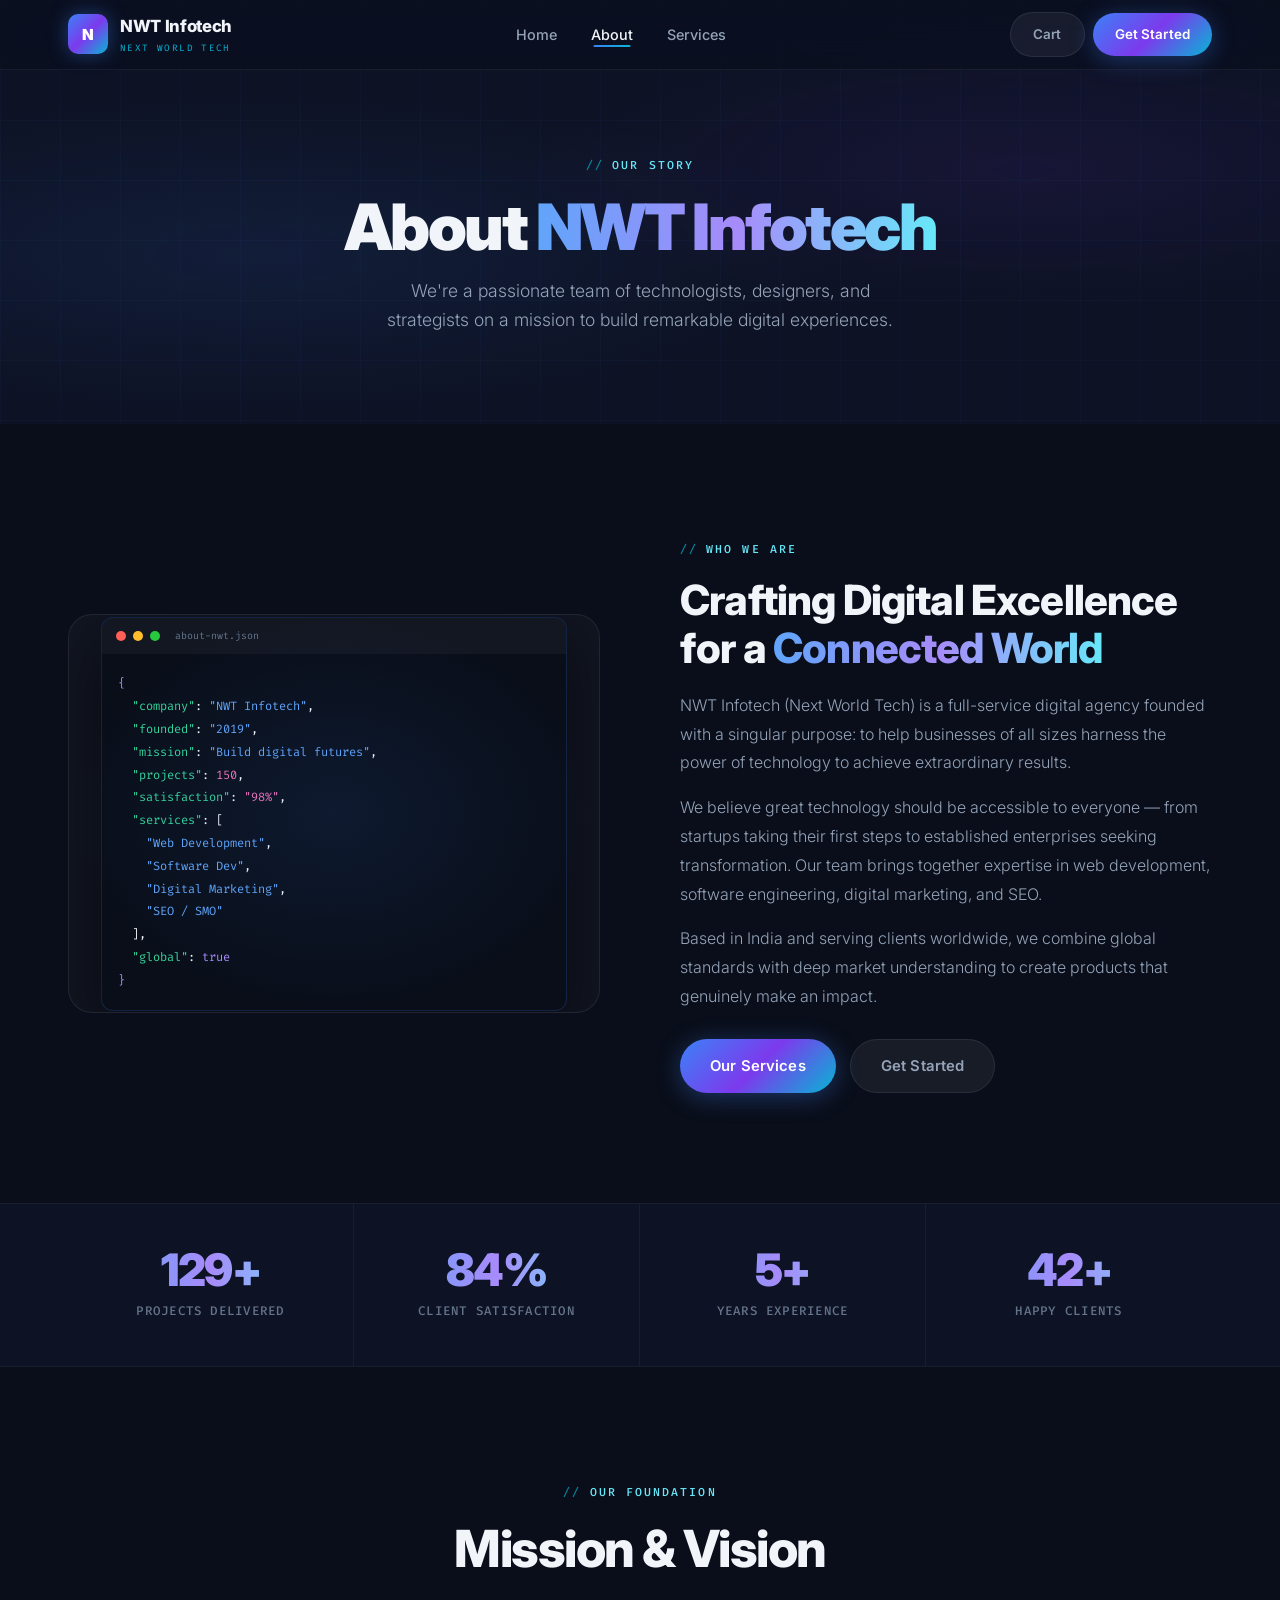
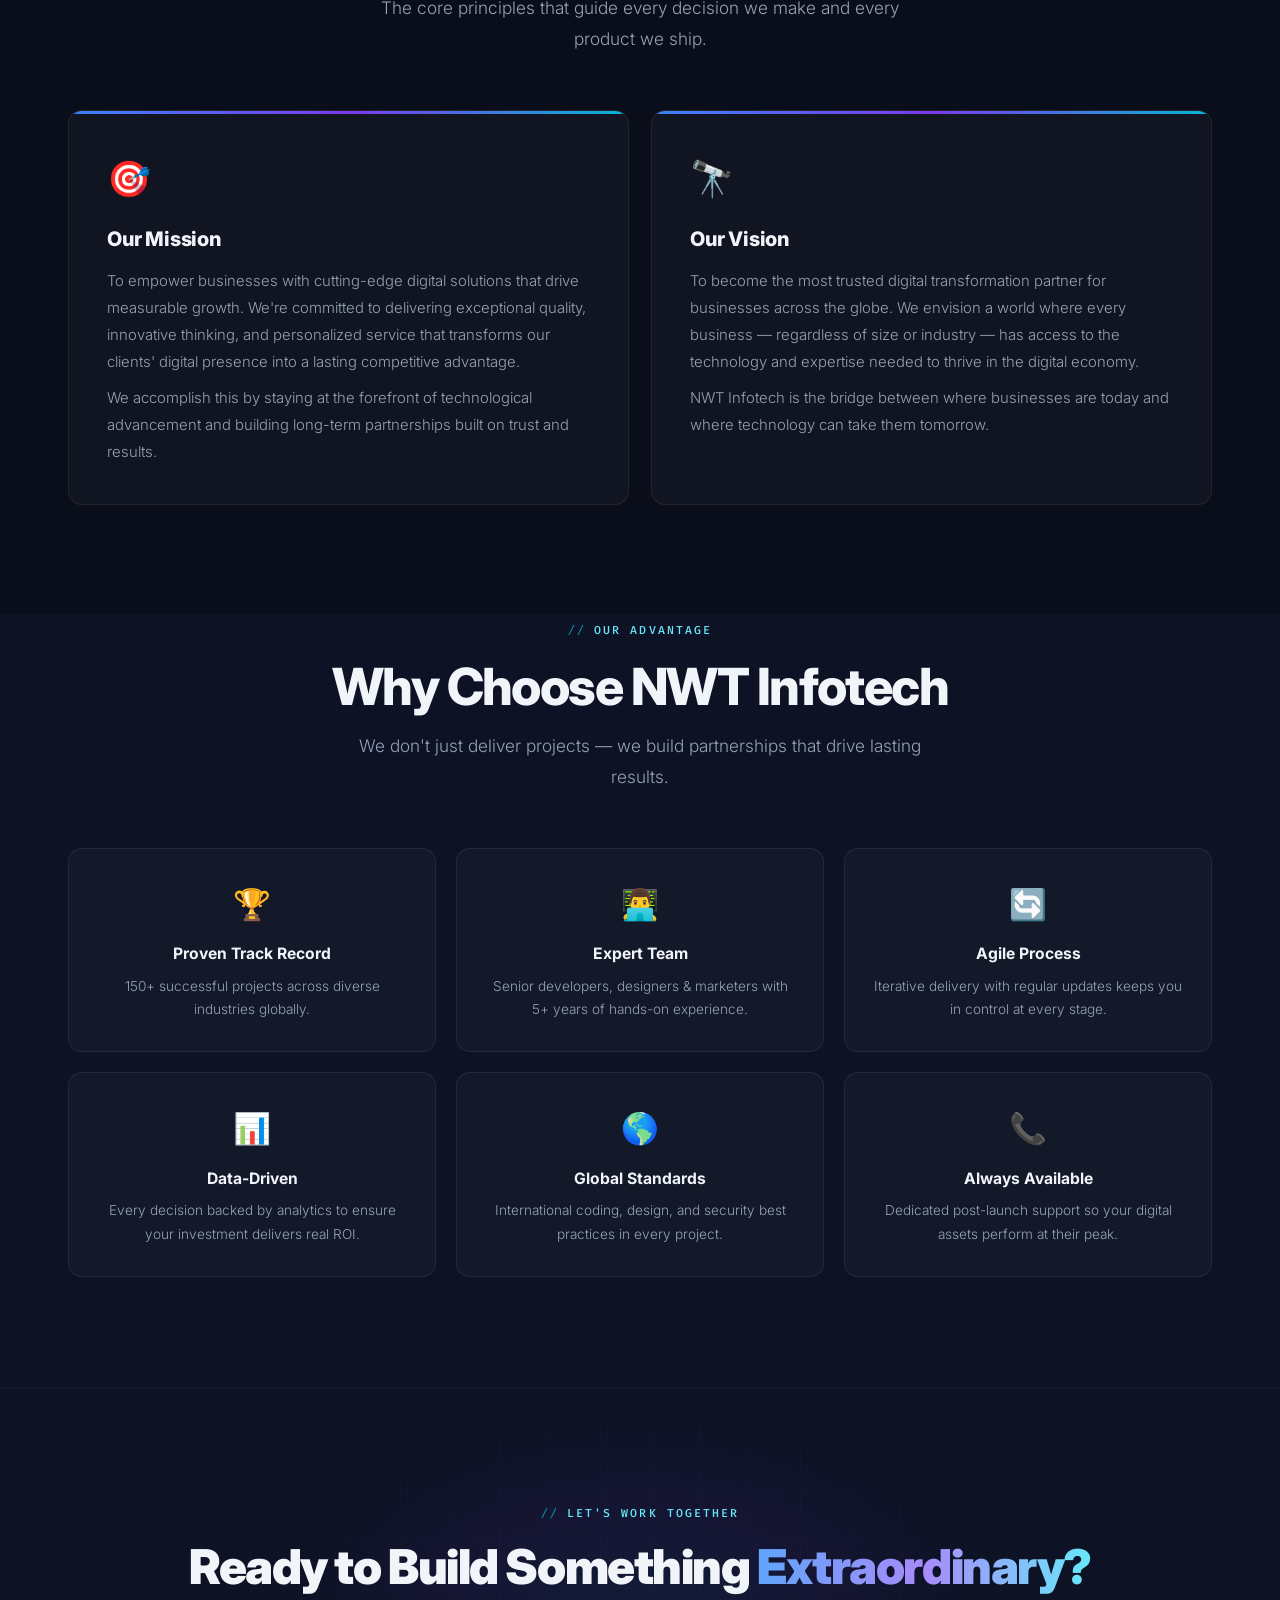
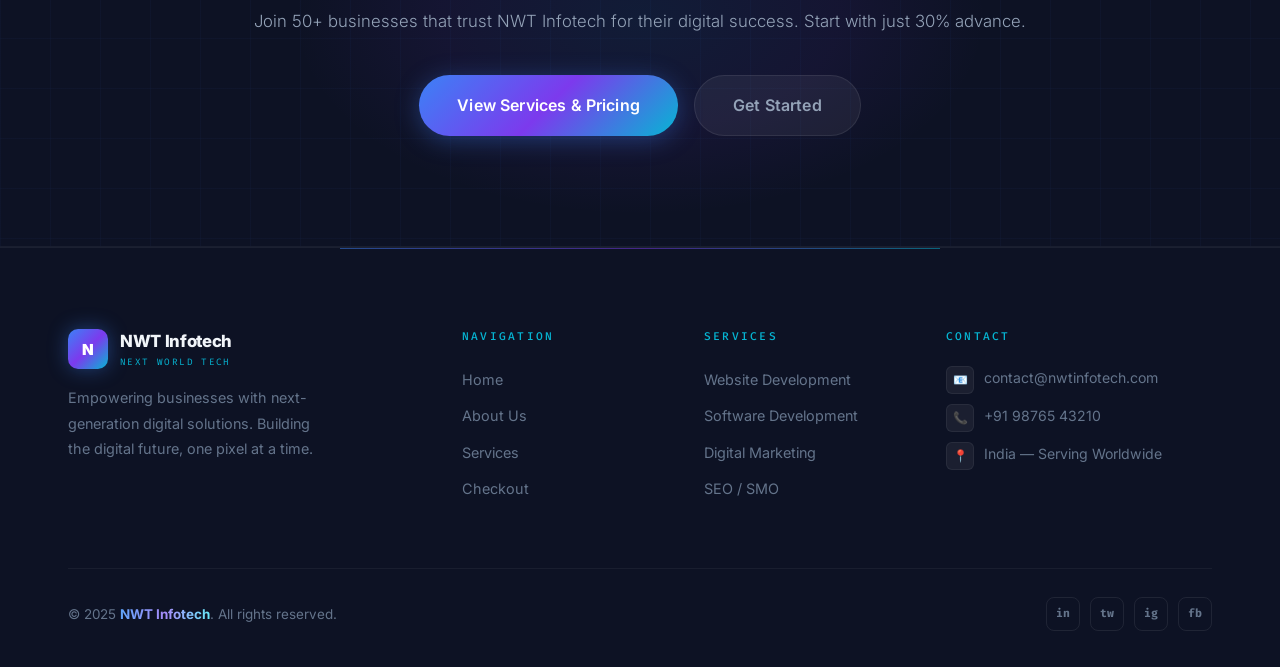
==== about.html @ b491f315 "feat: premium design upgrade, mobile responsiveness, and interactive live compiler" ====
<!DOCTYPE html>
<html lang="en">
<head>
<meta charset="UTF-8"/>
<meta name="viewport" content="width=device-width,initial-scale=1.0"/>
<title>About NWT Infotech – Next World Tech</title>
<meta name="description" content="Learn about NWT Infotech — our mission, vision, team culture, and why businesses trust us for digital transformation."/>
<link rel="stylesheet" href="css/style.css"/>
<link rel="icon" href="data:image/svg+xml,<svg xmlns='http://www.w3.org/2000/svg' viewBox='0 0 32 32'><defs><linearGradient id='g' x1='0' y1='0' x2='1' y2='1'><stop offset='0' stop-color='%233b82f6'/><stop offset='1' stop-color='%237c3aed'/></linearGradient></defs><rect width='32' height='32' rx='8' fill='url(%23g)'/><text y='22' x='5' font-size='16' font-weight='900' fill='white' font-family='Arial'>N</text></svg>"/>
</head>
<body>

<!-- NAVBAR -->
<nav class="navbar" role="navigation" aria-label="Main navigation">
  <div class="container nav-inner">
    <a href="index.html" class="nav-logo">
      <div class="logo-mark">N</div>
      <div class="logo-text"><span>NWT Infotech</span><span>next world tech</span></div>
    </a>
    <ul class="nav-links">
      <li><a href="index.html">Home</a></li>
      <li><a href="about.html" class="active">About</a></li>
      <li><a href="services.html">Services</a></li>
    </ul>
    <div class="nav-right">
      <div class="nav-cta-wrap">
        <a href="checkout.html" class="btn btn-ghost btn-sm">Cart <span class="cart-badge" style="display:none">1</span></a>
        <a href="services.html" class="btn btn-primary btn-sm">Get Started</a>
      </div>
      <button class="hamburger" aria-label="Toggle menu"><span></span><span></span><span></span></button>
    </div>
  </div>
</nav>
<div class="nav-mobile">
  <a href="index.html">Home</a>
  <a href="about.html" class="active">About</a>
  <a href="services.html">Services</a>
  <a href="checkout.html" class="btn btn-ghost btn-sm">Cart</a>
  <a href="services.html" class="btn btn-primary">Get Started</a>
</div>

<!-- PAGE HERO -->
<section class="page-hero">
  <div class="container fade-in">
    <div class="eyebrow eyebrow-center">Our Story</div>
    <h1>About <span class="grad-text">NWT Infotech</span></h1>
    <p>We're a passionate team of technologists, designers, and strategists on a mission to build remarkable digital experiences.</p>
  </div>
</section>

<!-- ABOUT INTRO -->
<section class="section">
  <div class="container">
    <div class="about-intro-grid">

      <!-- Code window visual -->
      <div class="about-img-wrap fade-in-left">
        <div class="about-visual">
          <div class="code-window">
            <div class="code-titlebar">
              <div class="dot dot-r"></div>
              <div class="dot dot-y"></div>
              <div class="dot dot-g"></div>
              <span class="code-filename">about-nwt.json</span>
            </div>
            <div class="code-body">
              <div><span class="c-kw">{</span></div>
              <div>&nbsp;&nbsp;<span class="c-str">"company"</span>: <span class="c-fn">"NWT Infotech"</span>,</div>
              <div>&nbsp;&nbsp;<span class="c-str">"founded"</span>: <span class="c-fn">"2019"</span>,</div>
              <div>&nbsp;&nbsp;<span class="c-str">"mission"</span>: <span class="c-fn">"Build digital futures"</span>,</div>
              <div>&nbsp;&nbsp;<span class="c-str">"projects"</span>: <span class="c-px">150</span>,</div>
              <div>&nbsp;&nbsp;<span class="c-str">"satisfaction"</span>: <span class="c-px">"98%"</span>,</div>
              <div>&nbsp;&nbsp;<span class="c-str">"services"</span>: [</div>
              <div>&nbsp;&nbsp;&nbsp;&nbsp;<span class="c-fn">"Web Development"</span>,</div>
              <div>&nbsp;&nbsp;&nbsp;&nbsp;<span class="c-fn">"Software Dev"</span>,</div>
              <div>&nbsp;&nbsp;&nbsp;&nbsp;<span class="c-fn">"Digital Marketing"</span>,</div>
              <div>&nbsp;&nbsp;&nbsp;&nbsp;<span class="c-fn">"SEO / SMO"</span></div>
              <div>&nbsp;&nbsp;],</div>
              <div>&nbsp;&nbsp;<span class="c-str">"global"</span>: <span class="c-kw">true</span></div>
              <div><span class="c-kw">}</span></div>
            </div>
          </div>
          <div class="about-glow-overlay"></div>
        </div>
      </div>

      <!-- Text content -->
      <div class="about-content fade-in-right">
        <div class="eyebrow">Who We Are</div>
        <h2>Crafting Digital Excellence for a <span class="grad-text">Connected World</span></h2>
        <p>NWT Infotech (Next World Tech) is a full-service digital agency founded with a singular purpose: to help businesses of all sizes harness the power of technology to achieve extraordinary results.</p>
        <p>We believe great technology should be accessible to everyone — from startups taking their first steps to established enterprises seeking transformation. Our team brings together expertise in web development, software engineering, digital marketing, and SEO.</p>
        <p>Based in India and serving clients worldwide, we combine global standards with deep market understanding to create products that genuinely make an impact.</p>
        <div class="about-actions">
          <a href="services.html" class="btn btn-primary">Our Services</a>
          <a href="checkout.html" class="btn btn-ghost">Get Started</a>
        </div>
      </div>
    </div>
  </div>
</section>

<!-- STATS BAR -->
<div class="stats-bar">
  <div class="container">
    <div class="stats-grid">
      <div class="stat-item fade-in"><div class="stat-num" data-count="150" data-suffix="+">0</div><div class="stat-label">Projects Delivered</div></div>
      <div class="stat-item fade-in"><div class="stat-num" data-count="98" data-suffix="%">0</div><div class="stat-label">Client Satisfaction</div></div>
      <div class="stat-item fade-in"><div class="stat-num" data-count="5" data-suffix="+">0</div><div class="stat-label">Years Experience</div></div>
      <div class="stat-item fade-in"><div class="stat-num" data-count="50" data-suffix="+">0</div><div class="stat-label">Happy Clients</div></div>
    </div>
  </div>
</div>

<!-- MISSION & VISION -->
<section class="section">
  <div class="container">
    <div class="text-center fade-in">
      <div class="eyebrow">Our Foundation</div>
      <h2 class="section-title">Mission &amp; Vision</h2>
      <p class="section-sub">The core principles that guide every decision we make and every product we ship.</p>
    </div>
    <div class="mv-grid stagger">
      <div class="mv-card">
        <span class="ico">&#127919;</span>
        <h3>Our Mission</h3>
        <p>To empower businesses with cutting-edge digital solutions that drive measurable growth. We're committed to delivering exceptional quality, innovative thinking, and personalized service that transforms our clients' digital presence into a lasting competitive advantage.</p>
        <p class="mv-sub">We accomplish this by staying at the forefront of technological advancement and building long-term partnerships built on trust and results.</p>
      </div>
      <div class="mv-card">
        <span class="ico">&#128301;</span>
        <h3>Our Vision</h3>
        <p>To become the most trusted digital transformation partner for businesses across the globe. We envision a world where every business — regardless of size or industry — has access to the technology and expertise needed to thrive in the digital economy.</p>
        <p class="mv-sub">NWT Infotech is the bridge between where businesses are today and where technology can take them tomorrow.</p>
      </div>
    </div>
  </div>
</section>

<!-- WHY CHOOSE US -->
<section class="section bg-base2 section-no-top">
  <div class="container">
    <div class="text-center fade-in">
      <div class="eyebrow">Our Advantage</div>
      <h2 class="section-title">Why Choose NWT Infotech</h2>
      <p class="section-sub">We don't just deliver projects — we build partnerships that drive lasting results.</p>
    </div>
    <div class="why-grid stagger">
      <div class="why-item"><span class="ico">&#127942;</span><h4>Proven Track Record</h4><p>150+ successful projects across diverse industries globally.</p></div>
      <div class="why-item"><span class="ico">&#128104;&#8205;&#128187;</span><h4>Expert Team</h4><p>Senior developers, designers &amp; marketers with 5+ years of hands-on experience.</p></div>
      <div class="why-item"><span class="ico">&#128260;</span><h4>Agile Process</h4><p>Iterative delivery with regular updates keeps you in control at every stage.</p></div>
      <div class="why-item"><span class="ico">&#128202;</span><h4>Data-Driven</h4><p>Every decision backed by analytics to ensure your investment delivers real ROI.</p></div>
      <div class="why-item"><span class="ico">&#127758;</span><h4>Global Standards</h4><p>International coding, design, and security best practices in every project.</p></div>
      <div class="why-item"><span class="ico">&#128222;</span><h4>Always Available</h4><p>Dedicated post-launch support so your digital assets perform at their peak.</p></div>
    </div>
  </div>
</section>

<!-- CTA -->
<section class="section cta-section">
  <div class="container">
    <div class="fade-in">
      <div class="eyebrow eyebrow-center">Let's Work Together</div>
      <h2>Ready to Build Something <span class="grad-text">Extraordinary?</span></h2>
      <p>Join 50+ businesses that trust NWT Infotech for their digital success. Start with just 30% advance.</p>
      <div class="cta-actions">
        <a href="services.html" class="btn btn-primary btn-lg">View Services &amp; Pricing</a>
        <a href="checkout.html" class="btn btn-ghost btn-lg">Get Started</a>
      </div>
    </div>
  </div>
</section>

<!-- FOOTER -->
<footer class="footer">
  <div class="container">
    <div class="footer-grid">
      <div class="footer-brand">
        <a href="index.html" class="nav-logo footer-logo">
          <div class="logo-mark">N</div>
          <div class="logo-text"><span>NWT Infotech</span><span>next world tech</span></div>
        </a>
        <p>Empowering businesses with next-generation digital solutions. Building the digital future, one pixel at a time.</p>
      </div>
      <div class="footer-col">
        <h4>Navigation</h4>
        <ul>
          <li><a href="index.html">Home</a></li>
          <li><a href="about.html">About Us</a></li>
          <li><a href="services.html">Services</a></li>
          <li><a href="checkout.html">Checkout</a></li>
        </ul>
      </div>
      <div class="footer-col">
        <h4>Services</h4>
        <ul>
          <li><a href="services.html#web-dev">Website Development</a></li>
          <li><a href="services.html#software-dev">Software Development</a></li>
          <li><a href="services.html#digital-marketing">Digital Marketing</a></li>
          <li><a href="services.html#seo-smo">SEO / SMO</a></li>
        </ul>
      </div>
      <div class="footer-col">
        <h4>Contact</h4>
        <ul class="footer-contact">
          <li><div class="f-ico">&#128231;</div><span>contact@nwtinfotech.com</span></li>
          <li><div class="f-ico">&#128222;</div><span>+91 98765 43210</span></li>
          <li><div class="f-ico">&#128205;</div><span>India — Serving Worldwide</span></li>
        </ul>
      </div>
    </div>
    <div class="footer-bottom">
      <p>&#169; 2025 <span>NWT Infotech</span>. All rights reserved.</p>
      <div class="social-links">
        <a href="#" aria-label="LinkedIn">in</a>
        <a href="#" aria-label="Twitter">tw</a>
        <a href="#" aria-label="Instagram">ig</a>
        <a href="#" aria-label="Facebook">fb</a>
      </div>
    </div>
  </div>
</footer>

<script src="js/script.js"></script>
</body>
</html>
---- css/style.css ----
/* ============================================================
   NWT INFOTECH — Premium SaaS Design System
   Inspired by Stripe, Vercel, Webflow, Framer
   ============================================================ */

@import url('https://fonts.googleapis.com/css2?family=Inter:wght@300;400;500;600;700;800;900&family=Fira+Code:wght@400;500&display=swap');

/* ─── TOKENS ──────────────────────────────────────────────── */
:root {
  /* Base palette */
  --bg:           #0a0e1a;
  --bg-2:         #0d1224;
  --bg-3:         #111827;
  --surface:      rgba(255,255,255,0.03);
  --surface-2:    rgba(255,255,255,0.06);
  --surface-3:    rgba(255,255,255,0.09);

  /* Accent spectrum */
  --blue:         #3b82f6;
  --blue-light:   #60a5fa;
  --violet:       #7c3aed;
  --violet-light: #a78bfa;
  --cyan:         #06b6d4;
  --cyan-light:   #67e8f9;
  --emerald:      #10b981;
  --pink:         #ec4899;

  /* Gradients */
  --g-main:   linear-gradient(135deg,#3b82f6 0%,#7c3aed 50%,#06b6d4 100%);
  --g-hot:    linear-gradient(135deg,#ec4899 0%,#7c3aed 100%);
  --g-cool:   linear-gradient(135deg,#3b82f6 0%,#06b6d4 100%);
  --g-text:   linear-gradient(90deg,#60a5fa,#a78bfa,#67e8f9);
  --g-border: linear-gradient(135deg,rgba(59,130,246,.4),rgba(124,58,237,.4),rgba(6,182,212,.4));

  /* Glows */
  --glow-blue:   0 0 40px rgba(59,130,246,.3),0 0 80px rgba(59,130,246,.1);
  --glow-violet: 0 0 40px rgba(124,58,237,.35),0 0 80px rgba(124,58,237,.1);
  --glow-cyan:   0 0 40px rgba(6,182,212,.3),0 0 80px rgba(6,182,212,.1);
  --glow-card:   0 20px 60px rgba(0,0,0,.5),0 0 40px rgba(59,130,246,.08);

  /* Type */
  --text:       #f1f5f9;
  --text-2:     #94a3b8;
  --text-3:     #64748b;
  --mono:       #a5f3fc;

  /* Misc */
  --radius:    14px;
  --radius-lg: 24px;
  --nav-h:     70px;
  --ease:      cubic-bezier(.16,1,.3,1);
  --t:         .35s var(--ease);
}

/* ─── RESET ───────────────────────────────────────────────── */
*,*::before,*::after{box-sizing:border-box;margin:0;padding:0}
html{scroll-behavior:smooth;font-size:16px}
body{
  font-family:'Inter',sans-serif;
  background:var(--bg);
  color:var(--text);
  line-height:1.65;
  overflow-x:hidden;
  -webkit-font-smoothing:antialiased;
}
a{text-decoration:none;color:inherit}
ul{list-style:none}
img{max-width:100%;display:block}
button{cursor:pointer;font-family:inherit;border:none;outline:none}
::selection{background:rgba(124,58,237,.35);color:#fff}
::-webkit-scrollbar{width:5px}
::-webkit-scrollbar-track{background:var(--bg)}
::-webkit-scrollbar-thumb{background:linear-gradient(var(--violet),var(--blue));border-radius:3px}

/* ─── LAYOUT ──────────────────────────────────────────────── */
.container{max-width:1200px;margin:0 auto;padding:0 28px}
.section{padding:110px 0}
.section-sm{padding:70px 0}
.text-center{text-align:center}
.text-center .section-sub{margin:0 auto 56px}

/* ─── TYPOGRAPHY HELPERS ─────────────────────────────────── */
.eyebrow{
  display:inline-flex;align-items:center;gap:8px;
  font-family:'Fira Code',monospace;
  font-size:.72rem;font-weight:500;letter-spacing:.18em;
  text-transform:uppercase;color:var(--cyan-light);
  margin-bottom:18px;
}
.eyebrow::before{content:'//';color:var(--cyan);opacity:.7}

.section-title{
  font-size:clamp(2rem,4.5vw,3.2rem);
  font-weight:800;letter-spacing:-.03em;line-height:1.1;
  color:var(--text);margin-bottom:16px;
}
.section-sub{
  font-size:1.08rem;color:var(--text-2);
  max-width:580px;margin-bottom:56px;
  font-weight:300;line-height:1.8;
}
.grad-text{
  background:var(--g-text);
  -webkit-background-clip:text;-webkit-text-fill-color:transparent;
  background-clip:text;
}

/* ─── BUTTONS ─────────────────────────────────────────────── */
.btn{
  display:inline-flex;align-items:center;gap:8px;
  padding:14px 30px;border-radius:50px;
  font-size:.93rem;font-weight:600;
  transition:var(--t);position:relative;overflow:hidden;
  white-space:nowrap;letter-spacing:.01em;
}
/* shimmer */
.btn::before{
  content:'';position:absolute;top:0;left:-100%;
  width:60%;height:100%;
  background:linear-gradient(90deg,transparent,rgba(255,255,255,.15),transparent);
  transition:.7s var(--ease);pointer-events:none;
}
.btn:hover::before{left:150%}

.btn-primary{
  background:var(--g-main);color:#fff;
  box-shadow:0 4px 24px rgba(59,130,246,.35);
}
.btn-primary:hover{transform:translateY(-3px);box-shadow:var(--glow-blue)}

.btn-outline{
  background:transparent;color:var(--blue-light);
  border:1.5px solid rgba(59,130,246,.5);
}
.btn-outline:hover{
  background:rgba(59,130,246,.08);border-color:var(--blue-light);
  box-shadow:0 0 24px rgba(59,130,246,.25);transform:translateY(-2px);
}
.btn-ghost{
  background:var(--surface-2);color:var(--text-2);
  border:1px solid rgba(255,255,255,.08);
}
.btn-ghost:hover{background:var(--surface-3);color:var(--text);transform:translateY(-2px)}
.btn-sm{padding:10px 22px;font-size:.84rem}
.btn-lg{padding:16px 38px;font-size:1rem}

/* ─── NAVBAR ──────────────────────────────────────────────── */
.navbar{
  position:fixed;top:0;left:0;right:0;
  height:var(--nav-h);z-index:1000;
  background:rgba(10,14,26,.6);
  backdrop-filter:blur(20px) saturate(1.5);
  border-bottom:1px solid rgba(255,255,255,.06);
  transition:var(--t);
}
.navbar.scrolled{
  background:rgba(10,14,26,.95);
  border-bottom-color:rgba(59,130,246,.2);
  box-shadow:0 4px 40px rgba(0,0,0,.4);
}
.nav-inner{
  display:flex;align-items:center;
  justify-content:space-between;height:100%;
}
/* Logo */
.nav-logo{display:flex;align-items:center;gap:12px}
.logo-mark{
  width:40px;height:40px;border-radius:10px;
  background:var(--g-main);
  display:flex;align-items:center;justify-content:center;
  font-weight:900;font-size:.95rem;color:#fff;
  box-shadow:0 0 20px rgba(59,130,246,.4);flex-shrink:0;
}
.logo-text span:first-child{
  display:block;font-weight:800;font-size:1.05rem;
  letter-spacing:-.02em;color:var(--text);
}
.logo-text span:last-child{
  display:block;font-family:'Fira Code',monospace;
  font-size:.58rem;color:var(--cyan);
  letter-spacing:.15em;text-transform:uppercase;
}
/* Links */
.nav-links{display:flex;align-items:center;gap:2px}
.nav-links a{
  padding:8px 16px;border-radius:8px;
  font-size:.9rem;font-weight:500;color:var(--text-2);
  transition:var(--t);position:relative;
}
.nav-links a::after{
  content:'';position:absolute;bottom:4px;left:50%;
  transform:translateX(-50%);width:0;height:2px;
  background:var(--g-cool);border-radius:2px;transition:var(--t);
}
.nav-links a:hover{color:var(--text);background:var(--surface)}
.nav-links a.active{color:var(--text)}
.nav-links a:hover::after,.nav-links a.active::after{width:50%}

.nav-right{display:flex;align-items:center;gap:10px}
.nav-cta-wrap{display:flex;align-items:center;gap:8px}

/* Cart badge */
.cart-badge{
  display:inline-flex;align-items:center;justify-content:center;
  background:var(--g-main);color:#fff;border-radius:50%;
  width:16px;height:16px;font-size:.6rem;font-weight:800;
  margin-left:4px;vertical-align:middle;
  box-shadow:0 0 8px rgba(124,58,237,.5);
}

/* Hamburger */
.hamburger{
  display:none;flex-direction:column;gap:5px;
  background:none;padding:4px;
}
.hamburger span{
  display:block;width:22px;height:2px;
  background:var(--text);border-radius:2px;transition:var(--t);
}
.hamburger.open span:nth-child(1){transform:translateY(7px) rotate(45deg)}
.hamburger.open span:nth-child(2){opacity:0}
.hamburger.open span:nth-child(3){transform:translateY(-7px) rotate(-45deg)}

/* Mobile nav */
.nav-mobile{
  display:none;position:fixed;
  top:var(--nav-h);left:0;right:0;
  background:rgba(10,14,26,.98);
  backdrop-filter:blur(24px);
  border-bottom:1px solid rgba(59,130,246,.2);
  padding:20px 24px 28px;z-index:999;
  flex-direction:column;gap:4px;
}
.nav-mobile.open{display:flex}
.nav-mobile a{
  padding:13px 16px;border-radius:10px;
  color:var(--text-2);font-weight:500;transition:var(--t);
}
.nav-mobile a:hover,.nav-mobile a.active{
  color:var(--text);background:var(--surface-2);
  border-left:2px solid var(--blue);padding-left:18px;
}
.nav-mobile .btn{margin-top:10px;justify-content:center}

/* ─── FOOTER ──────────────────────────────────────────────── */
.footer{
  background:var(--bg-2);
  border-top:1px solid rgba(255,255,255,.06);
  padding:80px 0 36px;position:relative;overflow:hidden;
}
/* top line */
.footer::before{
  content:'';position:absolute;top:0;left:50%;transform:translateX(-50%);
  width:600px;height:1px;background:var(--g-main);opacity:.5;
}
.footer-grid{
  display:grid;grid-template-columns:1.8fr 1fr 1fr 1.4fr;
  gap:52px;margin-bottom:56px;
}
.footer-brand p{
  color:var(--text-3);font-size:.9rem;
  margin-top:14px;max-width:260px;line-height:1.8;
}
.footer-col h4{
  font-family:'Fira Code',monospace;
  font-size:.7rem;font-weight:500;
  color:var(--cyan);text-transform:uppercase;letter-spacing:.2em;
  margin-bottom:20px;
}
.footer-col ul li{margin-bottom:10px}
.footer-col ul li a{
  color:var(--text-3);font-size:.9rem;transition:var(--t);
}
.footer-col ul li a:hover{color:var(--blue-light);padding-left:6px}
.footer-contact li{
  display:flex;align-items:flex-start;gap:10px;
  color:var(--text-3);font-size:.88rem;margin-bottom:12px;
}
.footer-contact .f-ico{
  width:28px;height:28px;border-radius:6px;flex-shrink:0;
  background:var(--surface-2);border:1px solid rgba(255,255,255,.06);
  display:flex;align-items:center;justify-content:center;font-size:.75rem;
}
.footer-bottom{
  border-top:1px solid rgba(255,255,255,.05);
  padding-top:28px;display:flex;
  align-items:center;justify-content:space-between;
  flex-wrap:wrap;gap:14px;
}
.footer-bottom p{color:var(--text-3);font-size:.84rem}
.footer-bottom span{
  background:var(--g-text);-webkit-background-clip:text;
  -webkit-text-fill-color:transparent;background-clip:text;font-weight:700;
}
.social-links{display:flex;gap:10px}
.social-links a{
  width:34px;height:34px;border-radius:8px;
  border:1px solid rgba(255,255,255,.08);
  display:flex;align-items:center;justify-content:center;
  color:var(--text-3);font-size:.72rem;font-weight:700;
  font-family:'Fira Code',monospace;transition:var(--t);
}
.social-links a:hover{
  border-color:var(--blue);color:var(--blue-light);
  background:rgba(59,130,246,.1);
  box-shadow:0 0 14px rgba(59,130,246,.2);transform:translateY(-2px);
}

/* ─── PAGE HERO (inner pages) ─────────────────────────────── */
.page-hero{
  padding:150px 0 90px;text-align:center;
  position:relative;overflow:hidden;
}
.page-hero::before{
  content:'';position:absolute;inset:0;
  background:
    radial-gradient(ellipse 70% 60% at 20% 60%,rgba(59,130,246,.10) 0%,transparent 65%),
    radial-gradient(ellipse 60% 50% at 80% 40%,rgba(124,58,237,.09) 0%,transparent 65%),
    var(--bg-2);
}
.page-hero::after{
  content:'';position:absolute;inset:0;
  background-image:
    linear-gradient(rgba(59,130,246,.04) 1px,transparent 1px),
    linear-gradient(90deg,rgba(59,130,246,.04) 1px,transparent 1px);
  background-size:60px 60px;
}
.page-hero .container{position:relative;z-index:2}
.page-hero h1{
  font-size:clamp(2.4rem,5.5vw,4rem);
  font-weight:900;letter-spacing:-.04em;line-height:1.05;margin-bottom:16px;
}
.page-hero p{
  color:var(--text-2);font-size:1.1rem;
  max-width:540px;margin:0 auto;font-weight:300;
}

/* ─── GLASS CARD ──────────────────────────────────────────── */
.card{
  background:var(--surface);
  border:1px solid rgba(255,255,255,.07);
  border-radius:var(--radius);padding:36px 30px;
  transition:var(--t);position:relative;overflow:hidden;
}
.card::before{
  content:'';position:absolute;top:0;right:0;
  width:80px;height:80px;
  background:radial-gradient(circle at top right,rgba(59,130,246,.12),transparent 70%);
  transition:var(--t);
}
.card::after{
  content:'';position:absolute;bottom:0;left:0;right:0;
  height:2px;background:var(--g-main);opacity:0;transition:var(--t);
}
.card:hover{
  transform:translateY(-8px);
  border-color:rgba(59,130,246,.25);
  box-shadow:var(--glow-card);
  background:var(--surface-2);
}
.card:hover::after{opacity:1}
.card:hover::before{
  background:radial-gradient(circle at top right,rgba(59,130,246,.22),transparent 70%);
}
.card-icon{
  width:52px;height:52px;border-radius:12px;
  background:rgba(59,130,246,.1);
  border:1px solid rgba(59,130,246,.2);
  display:flex;align-items:center;justify-content:center;
  font-size:1.5rem;margin-bottom:22px;transition:var(--t);
}
.card:hover .card-icon{
  background:rgba(59,130,246,.18);
  box-shadow:0 0 20px rgba(59,130,246,.25);
  transform:scale(1.1) rotate(-4deg);
}
.card h3{
  font-size:1.12rem;font-weight:700;letter-spacing:-.01em;
  margin-bottom:10px;color:var(--text);
}
.card p{color:var(--text-2);font-size:.9rem;line-height:1.75;margin-bottom:22px;font-weight:300}

/* ─── GRIDS ───────────────────────────────────────────────── */
.grid-4{display:grid;grid-template-columns:repeat(4,1fr);gap:22px}
.grid-3{display:grid;grid-template-columns:repeat(3,1fr);gap:22px}
.grid-2{display:grid;grid-template-columns:repeat(2,1fr);gap:22px}
.services-grid{display:grid;grid-template-columns:repeat(4,1fr);gap:22px}

/* ─── STATS BAR ───────────────────────────────────────────── */
.stats-bar{
  background:var(--bg-2);
  border-top:1px solid rgba(255,255,255,.05);
  border-bottom:1px solid rgba(255,255,255,.05);
}
.stats-grid{display:grid;grid-template-columns:repeat(4,1fr)}
.stat-item{
  text-align:center;padding:44px 24px;
  border-right:1px solid rgba(255,255,255,.05);transition:var(--t);
}
.stat-item:last-child{border-right:none}
.stat-item:hover{background:rgba(59,130,246,.04)}
.stat-num{
  font-size:2.8rem;font-weight:900;letter-spacing:-.04em;line-height:1;
  background:var(--g-text);-webkit-background-clip:text;
  -webkit-text-fill-color:transparent;background-clip:text;margin-bottom:8px;
}
.stat-label{
  color:var(--text-3);font-size:.78rem;font-weight:500;
  text-transform:uppercase;letter-spacing:.1em;
  font-family:'Fira Code',monospace;
}

/* ─── PRICING ─────────────────────────────────────────────── */
.pricing-grid{display:grid;grid-template-columns:repeat(3,1fr);gap:24px;margin-top:32px}
.pricing-card{
  background:var(--surface);border:1px solid rgba(255,255,255,.07);
  border-radius:var(--radius);padding:38px 30px;
  transition:var(--t);position:relative;overflow:hidden;
}
.pricing-card::before{
  content:'';position:absolute;top:-60px;right:-60px;
  width:150px;height:150px;
  background:radial-gradient(circle,rgba(59,130,246,.1),transparent 70%);transition:var(--t);
}
.pricing-card:hover{
  transform:translateY(-6px);
  border-color:rgba(59,130,246,.3);
  box-shadow:var(--glow-card);
}
.pricing-card:hover::before{background:radial-gradient(circle,rgba(59,130,246,.2),transparent 70%)}
.pricing-card.featured{
  border-color:rgba(124,58,237,.5);
  background:linear-gradient(160deg,rgba(124,58,237,.07),var(--surface));
  box-shadow:0 0 0 1px rgba(124,58,237,.2),var(--glow-card);
}
.popular-badge{
  position:absolute;top:-1px;right:28px;
  background:var(--g-main);color:#fff;
  font-family:'Fira Code',monospace;
  font-size:.62rem;font-weight:600;letter-spacing:.1em;text-transform:uppercase;
  padding:5px 14px 4px;border-radius:0 0 10px 10px;
}
.plan-name{
  font-family:'Fira Code',monospace;font-size:.72rem;font-weight:500;
  text-transform:uppercase;letter-spacing:.18em;
  color:var(--cyan-light);margin-bottom:14px;
}
.plan-price{
  font-size:3rem;font-weight:900;color:var(--text);
  line-height:1;margin-bottom:4px;letter-spacing:-.03em;
}
.plan-price sup{font-size:1.3rem;vertical-align:super;color:var(--text-2)}
.plan-period{color:var(--text-3);font-size:.82rem;margin-bottom:28px;font-family:'Fira Code',monospace}
.plan-features{margin-bottom:30px}
.plan-features li{
  display:flex;align-items:center;gap:11px;
  color:var(--text-2);font-size:.89rem;padding:9px 0;
  border-bottom:1px solid rgba(255,255,255,.04);font-weight:300;
}
.plan-features li:last-child{border-bottom:none}
.plan-features .chk{
  width:18px;height:18px;border-radius:50%;flex-shrink:0;
  background:rgba(6,182,212,.12);border:1px solid rgba(6,182,212,.25);
  display:flex;align-items:center;justify-content:center;
  font-size:.58rem;color:var(--cyan-light);
}

/* ─── SERVICE BLOCKS ──────────────────────────────────────── */
.service-block{
  background:var(--surface);border:1px solid rgba(255,255,255,.07);
  border-radius:var(--radius);padding:52px;margin-bottom:32px;
  position:relative;overflow:hidden;
}
.service-block::before{
  content:'';position:absolute;top:0;left:0;
  width:3px;height:100%;background:var(--g-main);
}
.service-block h2{
  font-size:1.75rem;font-weight:800;
  letter-spacing:-.02em;margin-bottom:12px;
  display:flex;align-items:center;gap:14px;
}
.service-block>p{
  color:var(--text-2);margin-bottom:34px;
  max-width:640px;line-height:1.8;font-weight:300;
}

/* ─── CTA ─────────────────────────────────────────────────── */
.cta-section{
  position:relative;overflow:hidden;text-align:center;
  background:var(--bg-2);
  border-top:1px solid rgba(255,255,255,.05);
  border-bottom:1px solid rgba(255,255,255,.05);
}
.cta-section::before{
  content:'';position:absolute;
  top:50%;left:50%;transform:translate(-50%,-50%);
  width:700px;height:400px;
  background:radial-gradient(ellipse,rgba(59,130,246,.09) 0%,rgba(124,58,237,.07) 40%,transparent 70%);
  animation:cta-pulse 7s ease-in-out infinite;
}
@keyframes cta-pulse{0%,100%{transform:translate(-50%,-50%) scale(1);opacity:.8}50%{transform:translate(-50%,-50%) scale(1.2);opacity:1}}
.cta-section::after{
  content:'';position:absolute;inset:0;
  background-image:linear-gradient(rgba(59,130,246,.035) 1px,transparent 1px),linear-gradient(90deg,rgba(59,130,246,.035) 1px,transparent 1px);
  background-size:50px 50px;
}
.cta-section .container{position:relative;z-index:2}
.cta-section h2{font-size:clamp(2rem,4vw,3rem);font-weight:900;letter-spacing:-.03em;margin-bottom:14px;line-height:1.1}
.cta-section p{color:var(--text-2);margin-bottom:40px;font-size:1.05rem;font-weight:300}
.cta-actions{display:flex;gap:16px;justify-content:center;flex-wrap:wrap}

/* ─── ABOUT ───────────────────────────────────────────────── */
.about-intro-grid{display:grid;grid-template-columns:1fr 1fr;gap:80px;align-items:center}
.about-img-wrap{
  position:relative;border-radius:var(--radius-lg);overflow:hidden;
  border:1px solid rgba(255,255,255,.07);aspect-ratio:4/3;
  background:var(--surface);display:flex;align-items:center;justify-content:center;
}
.about-visual{
  width:100%;height:100%;display:flex;align-items:center;justify-content:center;
  position:relative;overflow:hidden;
}
/* code window inside about */
.code-window{
  width:88%;background:rgba(10,14,26,.95);
  border-radius:12px;border:1px solid rgba(59,130,246,.2);
  overflow:hidden;box-shadow:0 24px 60px rgba(0,0,0,.5);
}
.code-titlebar{
  background:rgba(255,255,255,.04);
  padding:10px 14px;display:flex;align-items:center;gap:7px;
}
.dot{width:10px;height:10px;border-radius:50%}
.dot-r{background:#ff5f56}.dot-y{background:#ffbd2e}.dot-g{background:#27c93f}
.code-body{padding:18px 16px;font-family:'Fira Code',monospace;font-size:.75rem;line-height:1.9}
.c-kw{color:#a78bfa}.c-fn{color:#60a5fa}.c-str{color:#34d399}
.c-cm{color:#475569}.c-px{color:#f472b6}

.about-content h2{font-size:clamp(1.9rem,3.5vw,2.6rem);font-weight:800;letter-spacing:-.02em;margin-bottom:18px;line-height:1.15}
.about-content p{color:var(--text-2);margin-bottom:16px;line-height:1.8;font-weight:300}

.mv-grid{display:grid;grid-template-columns:1fr 1fr;gap:22px;margin-top:52px}
.mv-card{
  background:var(--surface);border:1px solid rgba(255,255,255,.07);
  border-radius:var(--radius);padding:38px;position:relative;overflow:hidden;transition:var(--t);
}
.mv-card::before{content:'';position:absolute;top:0;left:0;right:0;height:3px;background:var(--g-main)}
.mv-card:hover{transform:translateY(-4px);box-shadow:var(--glow-card);border-color:rgba(59,130,246,.2)}
.mv-card .ico{font-size:2.2rem;margin-bottom:16px;display:block}
.mv-card h3{font-size:1.25rem;font-weight:800;letter-spacing:-.01em;margin-bottom:12px}
.mv-card p{color:var(--text-2);font-size:.93rem;line-height:1.8;font-weight:300}

.why-grid{display:grid;grid-template-columns:repeat(3,1fr);gap:20px}
.why-item{
  background:var(--surface);border:1px solid rgba(255,255,255,.07);
  border-radius:var(--radius);padding:30px 26px;text-align:center;transition:var(--t);
}
.why-item:hover{transform:translateY(-5px);border-color:rgba(59,130,246,.2);box-shadow:var(--glow-card)}
.why-item .ico{font-size:1.9rem;margin-bottom:12px;display:block;transition:var(--t)}
.why-item:hover .ico{transform:scale(1.15)}
.why-item h4{font-weight:700;margin-bottom:8px;font-size:.98rem}
.why-item p{color:var(--text-2);font-size:.85rem;line-height:1.7;font-weight:300}

/* ─── TECH STACK ──────────────────────────────────────────── */
.tech-stack-section{background:var(--bg-2)}
.tech-badges{
  display:flex;flex-wrap:wrap;gap:14px;justify-content:center;margin-top:8px;
}
.tech-badge{
  display:flex;align-items:center;gap:9px;
  background:var(--surface);border:1px solid rgba(255,255,255,.08);
  border-radius:50px;padding:10px 20px;font-size:.88rem;font-weight:600;
  color:var(--text-2);transition:var(--t);cursor:default;
}
.tech-badge:hover{
  border-color:rgba(59,130,246,.4);color:var(--text);
  background:rgba(59,130,246,.06);
  box-shadow:0 0 20px rgba(59,130,246,.12);
  transform:translateY(-3px);
}
.tech-badge .tb-dot{
  width:8px;height:8px;border-radius:50%;flex-shrink:0;
}

/* ─── PROCESS ─────────────────────────────────────────────── */
.process-section{background:var(--bg)}
.process-grid{
  display:grid;grid-template-columns:repeat(5,1fr);gap:0;
  margin-top:16px;position:relative;
}
.process-grid::before{
  content:'';position:absolute;
  top:36px;left:10%;right:10%;height:1px;
  background:linear-gradient(90deg,var(--blue),var(--violet),var(--cyan));
  opacity:.3;z-index:0;
}
.process-step{
  text-align:center;padding:0 12px;position:relative;z-index:1;
}
.ps-num{
  width:72px;height:72px;border-radius:50%;
  background:var(--bg-2);border:2px solid rgba(59,130,246,.25);
  display:flex;align-items:center;justify-content:center;
  margin:0 auto 20px;font-size:1.1rem;font-weight:900;
  font-family:'Fira Code',monospace;color:var(--blue-light);
  transition:var(--t);position:relative;
}
.ps-num::after{
  content:'';position:absolute;inset:-4px;border-radius:50%;
  background:var(--g-main);opacity:0;transition:var(--t);z-index:-1;filter:blur(8px);
}
.process-step:hover .ps-num{
  border-color:var(--blue);background:rgba(59,130,246,.08);
  box-shadow:0 0 24px rgba(59,130,246,.25);
}
.process-step:hover .ps-num::after{opacity:.4}
.ps-icon{font-size:1.5rem;margin-bottom:10px;display:block}
.ps-title{font-weight:700;font-size:.95rem;margin-bottom:8px;color:var(--text)}
.ps-desc{color:var(--text-3);font-size:.82rem;line-height:1.65;font-weight:300}

/* ─── PORTFOLIO ───────────────────────────────────────────── */
.portfolio-section{background:var(--bg-2)}
.portfolio-grid{display:grid;grid-template-columns:repeat(3,1fr);gap:24px;margin-top:16px}
.portfolio-card{
  border-radius:var(--radius);overflow:hidden;
  border:1px solid rgba(255,255,255,.07);
  transition:var(--t);position:relative;
  background:var(--surface);
}
.portfolio-card:hover{
  transform:translateY(-8px);
  border-color:rgba(59,130,246,.3);
  box-shadow:var(--glow-card);
}
.portfolio-preview{
  aspect-ratio:16/10;overflow:hidden;position:relative;
  background:var(--bg-3);
}
/* SVG browser mockup drawn in CSS */
.browser-mockup{width:100%;height:100%;display:flex;flex-direction:column}
.browser-bar{
  background:rgba(255,255,255,.05);
  padding:8px 12px;display:flex;align-items:center;gap:6px;flex-shrink:0;
}
.browser-bar .b-dot{width:8px;height:8px;border-radius:50%}
.browser-bar .b-addr{
  flex:1;height:16px;background:rgba(255,255,255,.06);
  border-radius:4px;margin:0 8px;font-family:'Fira Code',monospace;
  font-size:.6rem;color:var(--text-3);display:flex;align-items:center;padding:0 8px;
}
.browser-body{flex:1;position:relative;overflow:hidden}

/* Ecommerce mockup */
.mock-ecom .browser-body{background:linear-gradient(135deg,#1e1b4b,#312e81)}
.mock-ecom-inner{padding:12px;height:100%;display:flex;flex-direction:column;gap:8px}
.mock-hero-bar{
  height:40%;border-radius:6px;
  background:linear-gradient(135deg,rgba(79,70,229,.6),rgba(124,58,237,.6));
  display:flex;align-items:center;justify-content:center;font-size:.6rem;color:rgba(255,255,255,.6);
}
.mock-cards-row{display:flex;gap:6px;flex:1}
.mock-card-sm{flex:1;border-radius:5px;background:rgba(255,255,255,.06)}

/* Dashboard mockup */
.mock-dash .browser-body{background:linear-gradient(135deg,#0f172a,#1e293b)}
.mock-dash-inner{padding:10px;height:100%;display:flex;gap:8px}
.mock-sidebar{width:28%;background:rgba(255,255,255,.04);border-radius:5px}
.mock-main{flex:1;display:flex;flex-direction:column;gap:6px}
.mock-stat-row{display:flex;gap:5px;height:35%}
.mock-stat-box{flex:1;border-radius:4px;background:rgba(59,130,246,.1)}
.mock-chart{flex:1;border-radius:5px;background:rgba(124,58,237,.1)}

/* Landing mockup */
.mock-land .browser-body{background:linear-gradient(135deg,#0c0a1e,#1a0533)}
.mock-land-inner{padding:12px;height:100%}
.mock-nav-bar{height:20px;border-radius:3px;background:rgba(255,255,255,.05);margin-bottom:10px}
.mock-hero-text{height:45%;border-radius:6px;background:linear-gradient(135deg,rgba(139,92,246,.25),rgba(59,130,246,.15));display:flex;align-items:center;justify-content:center;font-size:.55rem;color:rgba(255,255,255,.4)}
.mock-features{display:flex;gap:5px;margin-top:8px}
.mock-feat-box{flex:1;height:24px;border-radius:4px;background:rgba(255,255,255,.04)}

/* Blog mockup */
.mock-blog .browser-body{background:linear-gradient(135deg,#042f2e,#065f46)}
.mock-blog-inner{padding:10px;height:100%;display:flex;flex-direction:column;gap:6px}
.mock-blog-header{height:22px;border-radius:4px;background:rgba(255,255,255,.07)}
.mock-posts{display:grid;grid-template-columns:1fr 1fr;gap:5px;flex:1}
.mock-post{border-radius:5px;background:rgba(255,255,255,.05)}

/* Business mockup */
.mock-biz .browser-body{background:linear-gradient(135deg,#1c1917,#292524)}
.mock-biz-inner{padding:10px;height:100%;display:flex;flex-direction:column;gap:6px}
.mock-biz-hero{height:50%;border-radius:5px;background:linear-gradient(135deg,rgba(234,179,8,.15),rgba(245,158,11,.1));display:flex;align-items:center;justify-content:center;font-size:.55rem;color:rgba(255,255,255,.3)}
.mock-biz-about{display:flex;gap:5px;flex:1}
.mock-biz-img{width:40%;border-radius:4px;background:rgba(255,255,255,.04)}
.mock-biz-txt{flex:1;display:flex;flex-direction:column;gap:4px;padding-top:2px}
.mock-line{height:5px;border-radius:2px;background:rgba(255,255,255,.06)}

/* SaaS mockup */
.mock-saas .browser-body{background:linear-gradient(135deg,#0a0a1a,#12083a)}
.mock-saas-inner{padding:10px;height:100%;display:flex;flex-direction:column;gap:8px}
.mock-saas-nav{height:16px;border-radius:3px;background:rgba(255,255,255,.05)}
.mock-saas-hero{flex:1;border-radius:6px;background:linear-gradient(135deg,rgba(139,92,246,.2),rgba(59,130,246,.15));display:flex;align-items:center;justify-content:center}
.mock-saas-btns{display:flex;gap:5px;justify-content:center}
.mock-saas-btn{height:14px;width:48px;border-radius:7px}
.mock-saas-btn-p{background:linear-gradient(90deg,var(--blue),var(--violet))}
.mock-saas-btn-g{background:rgba(255,255,255,.08)}

.portfolio-info{padding:22px 24px}
.portfolio-info h4{font-weight:700;font-size:1rem;margin-bottom:6px;color:var(--text)}
.portfolio-info p{color:var(--text-3);font-size:.84rem;margin-bottom:14px;font-weight:300}
.port-tags{display:flex;flex-wrap:wrap;gap:6px}
.port-tag{
  background:rgba(59,130,246,.08);border:1px solid rgba(59,130,246,.2);
  border-radius:30px;padding:3px 12px;font-size:.72rem;color:var(--blue-light);
  font-family:'Fira Code',monospace;
}

/* ─── HERO VISUAL (SVG illustration) ─────────────────────── */
.hero-illustration{
  position:relative;
  display:flex;flex-direction:column;
  align-items:center;justify-content:center;
}
.hero-device{
  width:100%;max-width:520px;
  background:rgba(13,18,36,.9);
  border:1px solid rgba(59,130,246,.25);
  border-radius:16px;overflow:hidden;
  box-shadow:0 32px 80px rgba(0,0,0,.6),0 0 60px rgba(59,130,246,.1);
  position:relative;
}
.device-titlebar{
  background:rgba(255,255,255,.04);padding:10px 16px;
  display:flex;align-items:center;gap:8px;
}
.device-body{padding:20px;font-family:'Fira Code',monospace;font-size:.72rem;line-height:2;min-height:280px}
/* Typing cursor blink */
.cursor-blink{
  display:inline-block;width:2px;height:1em;
  background:var(--blue-light);vertical-align:middle;
  animation:blink 1s step-end infinite;
}
@keyframes blink{0%,100%{opacity:1}50%{opacity:0}}

/* Mobile pills — shown below the code editor on small screens */
.hero-mobile-pills{
  display:none;flex-wrap:wrap;gap:8px;
  justify-content:center;margin-top:16px;
}

/* Floating feature chips */
.hero-chips{
  position:absolute;right:-10px;top:10%;
  display:flex;flex-direction:column;gap:10px;
  pointer-events:none;z-index:3;
}
.hero-chip{
  background:rgba(13,18,36,.92);
  border:1px solid rgba(59,130,246,.3);
  border-radius:50px;padding:8px 16px;
  display:flex;align-items:center;gap:10px;
  backdrop-filter:blur(10px);
  font-size:.8rem;font-weight:600;
  box-shadow:0 8px 32px rgba(0,0,0,.4);
  animation:chip-float 4s ease-in-out infinite;white-space:nowrap;
}
.hero-chip:nth-child(2){animation-delay:-1.4s}
.hero-chip:nth-child(3){animation-delay:-2.8s}
@keyframes chip-float{0%,100%{transform:translateY(0)}50%{transform:translateY(-9px)}}
.chip-dot{width:8px;height:8px;border-radius:50%;background:var(--g-cool);flex-shrink:0}

/* ─── HOME HERO ───────────────────────────────────────────── */
.hero{
  min-height:100vh;display:flex;align-items:center;
  padding-top:var(--nav-h);position:relative;overflow:hidden;
}
.hero-bg{position:absolute;inset:0;background:var(--bg)}
.hero-bg::before{
  content:'';position:absolute;inset:0;
  background:
    radial-gradient(ellipse 70% 60% at 5% 55%,rgba(59,130,246,.10) 0%,transparent 60%),
    radial-gradient(ellipse 50% 50% at 95% 25%,rgba(124,58,237,.09) 0%,transparent 60%),
    radial-gradient(ellipse 40% 40% at 50% 95%,rgba(6,182,212,.06) 0%,transparent 60%);
}
.hero-bg::after{
  content:'';position:absolute;inset:0;
  background-image:linear-gradient(rgba(59,130,246,.05) 1px,transparent 1px),linear-gradient(90deg,rgba(59,130,246,.05) 1px,transparent 1px);
  background-size:56px 56px;
  mask-image:radial-gradient(ellipse 80% 80% at 20% 50%,black 0%,transparent 80%);
}
/* Animated orbs */
.orb{position:absolute;border-radius:50%;filter:blur(64px);animation:orb-drift 14s ease-in-out infinite;pointer-events:none}
.orb-1{width:480px;height:480px;background:rgba(59,130,246,.09);top:-80px;left:-120px}
.orb-2{width:380px;height:380px;background:rgba(124,58,237,.08);bottom:-60px;right:5%;animation-delay:-7s}
.orb-3{width:280px;height:280px;background:rgba(6,182,212,.07);top:40%;right:30%;animation-delay:-3.5s}
@keyframes orb-drift{0%,100%{transform:translate(0,0) scale(1)}33%{transform:translate(20px,-16px) scale(1.04)}66%{transform:translate(-14px,22px) scale(.96)}}

.hero-grid{
  display:grid;grid-template-columns:1fr 1fr;gap:70px;
  align-items:center;position:relative;z-index:2;
}
.hero-text .eyebrow{margin-bottom:22px}
.hero-text h1{
  font-size:clamp(2.6rem,5.5vw,4.6rem);font-weight:900;
  line-height:1.03;letter-spacing:-.04em;margin-bottom:22px;
}
.hero-text p{
  font-size:1.12rem;color:var(--text-2);line-height:1.8;
  margin-bottom:38px;font-weight:300;max-width:520px;
}
.hero-actions{display:flex;gap:14px;flex-wrap:wrap;align-items:center}
.hero-trust{
  margin-top:36px;display:flex;align-items:center;
  gap:16px;flex-wrap:wrap;
}
.trust-avatars{display:flex}
.trust-avatars span{
  width:32px;height:32px;border-radius:50%;
  border:2px solid var(--bg);
  display:flex;align-items:center;justify-content:center;
  font-size:.7rem;font-weight:700;
  background:var(--g-main);color:#fff;
}
.trust-avatars span:not(:first-child){margin-left:-10px}
.trust-text{font-size:.83rem;color:var(--text-3)}
.trust-text strong{color:var(--text-2);font-weight:600}

/* ─── CHECKOUT ────────────────────────────────────────────── */
.checkout-layout{display:grid;grid-template-columns:1fr 1.5fr;gap:40px;align-items:start;padding-top:44px}
.order-summary{
  background:var(--surface);border:1px solid rgba(255,255,255,.07);
  border-radius:var(--radius);padding:36px;
  position:sticky;top:calc(var(--nav-h)+24px);overflow:hidden;
}
.order-summary::before{content:'';position:absolute;top:0;left:0;right:0;height:3px;background:var(--g-main)}
.order-summary h3{font-size:1.12rem;font-weight:800;margin-bottom:28px;padding-bottom:18px;border-bottom:1px solid rgba(255,255,255,.06);letter-spacing:-.01em}
.summary-row{display:flex;justify-content:space-between;align-items:flex-start;padding:12px 0;border-bottom:1px solid rgba(255,255,255,.04);font-size:.91rem;gap:12px}
.summary-row:last-of-type{border-bottom:none}
.summary-row .label{color:var(--text-3)}
.summary-row .value{color:var(--text);font-weight:600;text-align:right}
.summary-total{margin-top:16px;padding-top:16px;border-top:1px solid rgba(59,130,246,.2)}
.summary-total .label{font-weight:700;color:var(--text);font-size:.95rem}
.summary-total .value{font-size:1.5rem;font-weight:900;background:var(--g-text);-webkit-background-clip:text;-webkit-text-fill-color:transparent;background-clip:text;letter-spacing:-.02em}
.advance-box{margin-top:20px;background:rgba(59,130,246,.06);border:1px solid rgba(59,130,246,.2);border-radius:12px;padding:20px;position:relative;overflow:hidden}
.advance-box::before{content:'30%';position:absolute;right:12px;top:50%;transform:translateY(-50%);font-size:2.8rem;font-weight:900;color:rgba(59,130,246,.08);line-height:1;pointer-events:none}
.adv-label{color:var(--text-3);font-family:'Fira Code',monospace;font-size:.68rem;text-transform:uppercase;letter-spacing:.15em;margin-bottom:6px}
.adv-amount{font-size:2.2rem;font-weight:900;background:var(--g-main);-webkit-background-clip:text;-webkit-text-fill-color:transparent;background-clip:text;letter-spacing:-.03em;line-height:1}

.checkout-form-wrap{background:var(--surface);border:1px solid rgba(255,255,255,.07);border-radius:var(--radius);padding:44px;position:relative;overflow:hidden}
.checkout-form-wrap::before{content:'';position:absolute;top:0;left:0;right:0;height:3px;background:var(--g-hot)}
.checkout-form-wrap h3{font-size:1.12rem;font-weight:800;margin-bottom:30px;padding-bottom:18px;border-bottom:1px solid rgba(255,255,255,.06)}

.form-group{margin-bottom:24px;position:relative}
.form-group label{
  display:block;font-family:'Fira Code',monospace;font-size:.68rem;font-weight:500;
  color:var(--cyan);text-transform:uppercase;letter-spacing:.15em;margin-bottom:9px;
  transition:color var(--t);
}
.form-group:focus-within label{color:var(--blue-light)}
.form-group input,.form-group select,.form-group textarea{
  width:100%;background:rgba(255,255,255,.02);border:1px solid rgba(255,255,255,.08);
  border-radius:10px;padding:13px 16px;color:var(--text);
  font-family:'Inter',sans-serif;font-size:.93rem;transition:all var(--t);
}
.form-group input::placeholder,.form-group textarea::placeholder{color:var(--text-3)}
.form-group input:focus,.form-group select:focus,.form-group textarea:focus{
  outline:none;border-color:var(--blue-light);background:rgba(59,130,246,.05);
  box-shadow:0 0 0 4px rgba(59,130,246,.15), 0 0 20px rgba(59,130,246,.1);
}
/* Visual invalid fields when user types or attempts submission */
.form-group input:not(:placeholder-shown):invalid,
.form-group textarea:not(:placeholder-shown):invalid{
  border-color:var(--pink);
  background:rgba(236,72,153,.03);
  box-shadow:0 0 0 4px rgba(236,72,153,.15);
}
.form-group select option{background:var(--bg-2);color:var(--text)}

.file-upload-area{
  border:2px dashed rgba(255,255,255,.08);border-radius:12px;
  padding:34px;text-align:center;transition:all var(--t);
  cursor:pointer;position:relative;background:rgba(255,255,255,.01);
}
.file-upload-area input[type="file"]{position:absolute;inset:0;opacity:0;cursor:pointer;width:100%;height:100%;padding:0;border:none;background:none}
.file-upload-area:hover{
  border-color:var(--blue-light);
  background:rgba(59,130,246,.04);
  box-shadow:0 0 0 4px rgba(59,130,246,.08), 0 0 20px rgba(59,130,246,0.05);
}
.file-upload-area .up-icon{font-size:1.8rem;margin-bottom:8px;transition:transform var(--t)}
.file-upload-area:hover .up-icon{transform:translateY(-3px)}
.file-upload-area p{color:var(--text-2);font-size:.86rem;font-weight:300}
.file-upload-area .file-name{color:var(--cyan-light);font-size:.82rem;margin-top:7px;font-family:'Fira Code',monospace}

.qr-section{background:rgba(59,130,246,.04);border:1px solid rgba(59,130,246,.18);border-radius:var(--radius);padding:30px;text-align:center;margin-bottom:26px;position:relative;overflow:hidden}
.qr-section::before{content:'';position:absolute;inset:0;background:radial-gradient(ellipse at 50% 0%,rgba(59,130,246,.08),transparent 65%);pointer-events:none}
.qr-section h4{font-size:1rem;font-weight:700;margin-bottom:6px;position:relative}
.qr-section p{color:var(--text-2);font-size:.86rem;margin-bottom:20px;font-weight:300;position:relative}
.qr-img-wrap{display:inline-block;background:#fff;padding:14px;border-radius:12px;box-shadow:0 0 40px rgba(59,130,246,.25);position:relative}
.qr-img-wrap img{width:160px;height:160px;display:block}

.section-divider{border:none;border-top:1px solid rgba(255,255,255,.06);margin:30px 0}

/* ─── POPUP ───────────────────────────────────────────────── */
.popup-overlay{
  position:fixed;inset:0;
  background:rgba(0,0,0,.82);backdrop-filter:blur(12px);
  z-index:9999;display:flex;align-items:center;justify-content:center;
  opacity:0;pointer-events:none;transition:.4s var(--ease);
}
.popup-overlay.visible{opacity:1;pointer-events:all}
.popup-box{
  background:var(--bg-2);border:1px solid rgba(59,130,246,.3);
  border-radius:var(--radius-lg);padding:52px 44px;
  max-width:480px;width:90%;text-align:center;
  transform:scale(.88) translateY(24px);transition:.4s var(--ease);
  box-shadow:0 32px 80px rgba(0,0,0,.6),0 0 60px rgba(59,130,246,.15);
  position:relative;overflow:hidden;
}
.popup-box::before{content:'';position:absolute;top:0;left:0;right:0;height:4px;background:var(--g-main)}
.popup-overlay.visible .popup-box{transform:scale(1) translateY(0)}
.popup-icon{font-size:3.5rem;margin-bottom:18px;display:block}
.popup-box h3{font-size:1.55rem;font-weight:800;margin-bottom:12px;letter-spacing:-.02em}
.popup-box p{color:var(--text-2);margin-bottom:28px;line-height:1.75;font-weight:300}

/* ─── TOAST ───────────────────────────────────────────────── */
.toast{
  position:fixed;bottom:30px;right:30px;
  background:var(--bg-2);border:1px solid rgba(59,130,246,.3);
  border-radius:14px;padding:16px 22px;
  display:flex;align-items:center;gap:13px;z-index:8000;
  transform:translateY(100px);opacity:0;transition:.4s var(--ease);
  box-shadow:0 8px 40px rgba(0,0,0,.5),0 0 20px rgba(59,130,246,.15);max-width:340px;
}
.toast.show{transform:translateY(0);opacity:1}
.toast .t-icon{font-size:1.3rem;flex-shrink:0}
.toast .t-text{font-size:.88rem;color:var(--text)}
.toast .t-text strong{display:block;color:var(--cyan-light);font-size:.78rem;font-family:'Fira Code',monospace;margin-bottom:2px}

/* ─── EMPTY CART ──────────────────────────────────────────── */
.empty-cart{text-align:center;padding:48px 24px;color:var(--text-2)}
.empty-cart .ico{font-size:3rem;margin-bottom:14px;display:block}
.empty-cart p{margin-bottom:22px;font-weight:300}

/* ─── ANIMATIONS ──────────────────────────────────────────── */
.fade-in{opacity:0;transform:translateY(30px);transition:opacity .7s var(--ease),transform .7s var(--ease)}
.fade-in.visible{opacity:1;transform:translateY(0)}
.fade-in-left{opacity:0;transform:translateX(-30px);transition:opacity .7s var(--ease),transform .7s var(--ease)}
.fade-in-left.visible{opacity:1;transform:translateX(0)}
.fade-in-right{opacity:0;transform:translateX(30px);transition:opacity .7s var(--ease),transform .7s var(--ease)}
.fade-in-right.visible{opacity:1;transform:translateX(0)}

.stagger>*{opacity:0;transform:translateY(22px);transition:opacity .6s var(--ease),transform .6s var(--ease)}
.stagger.visible>*:nth-child(1){opacity:1;transform:none;transition-delay:.04s}
.stagger.visible>*:nth-child(2){opacity:1;transform:none;transition-delay:.10s}
.stagger.visible>*:nth-child(3){opacity:1;transform:none;transition-delay:.16s}
.stagger.visible>*:nth-child(4){opacity:1;transform:none;transition-delay:.22s}
.stagger.visible>*:nth-child(5){opacity:1;transform:none;transition-delay:.28s}
.stagger.visible>*:nth-child(6){opacity:1;transform:none;transition-delay:.34s}

/* ═══════════════════════════════════════════════════════════
   RESPONSIVE — Mobile-first, 5 breakpoints
   ═══════════════════════════════════════════════════════════ */

/* prevent any element from causing horizontal scroll */
body{overflow-x:hidden}
*{max-width:100%}
img,video,iframe{max-width:100%;height:auto}

/* ── ≤1100px : tablet landscape ── */
@media(max-width:1100px){
  /* hero: stack vertically, center */
  .hero-grid{grid-template-columns:1fr;gap:48px;text-align:center}
  .hero-text{display:flex;flex-direction:column;align-items:center}
  .hero-text p{max-width:600px}
  .hero-text .eyebrow{justify-content:center}
  .hero-actions{justify-content:center}
  .hero-trust{justify-content:center}
  .hero-illustration{width:100%;max-width:540px;margin:0 auto}
  /* chips overflow outside container — hide, show mobile pills */
  .hero-chips{display:none}
  .hero-mobile-pills{display:flex}

  /* layout fixes */
  .checkout-layout{grid-template-columns:1fr}
  .order-summary{position:static}
  .footer-grid{grid-template-columns:1fr 1fr;gap:36px}

  /* stats 2-col */
  .stats-grid{grid-template-columns:1fr 1fr}
  .stat-item:nth-child(even){border-right:none}
  .stat-item:nth-child(n+3){border-top:1px solid rgba(255,255,255,.05)}

  /* grids */
  .services-grid{grid-template-columns:1fr 1fr}
  .portfolio-grid{grid-template-columns:1fr 1fr}
  .process-grid{grid-template-columns:repeat(3,1fr);gap:24px}
  .process-grid::before{display:none}
}

/* ── ≤900px : tablet portrait ── */
@media(max-width:900px){
  .section{padding:80px 0}
  .section-sm{padding:52px 0}
  .page-hero{padding:120px 0 70px}

  /* stack about grid */
  .about-intro-grid{grid-template-columns:1fr;gap:36px}
  .about-img-wrap{aspect-ratio:16/7}

  /* grids */
  .grid-4{grid-template-columns:1fr 1fr}
  .grid-3{grid-template-columns:1fr 1fr}
  .why-grid{grid-template-columns:1fr 1fr}
  .mv-grid{grid-template-columns:1fr}
  .pricing-grid{grid-template-columns:1fr;max-width:400px;margin-left:auto;margin-right:auto}

  /* process */
  .process-grid{grid-template-columns:1fr 1fr}
}

/* ── ≤1024px : tablet/mobile — hamburger nav ── */
@media(max-width:1024px){
  /* nav */
  .nav-links,.nav-cta-wrap{display:none}
  .hamburger{display:flex}
  .nav-mobile.open{display:flex}

  /* spacing */
  .section{padding:60px 0}
  .section-sm{padding:40px 0}
  .container{padding:0 20px}

  /* hero */
  .hero{min-height:auto;padding-top:calc(var(--nav-h) + 52px);padding-bottom:60px}
  .hero-grid{gap:36px}
  .hero-text h1{font-size:clamp(2rem,8vw,2.8rem);letter-spacing:-.03em}
  .hero-text p{font-size:.97rem;max-width:100%}
  .hero-actions{flex-direction:column;width:100%;gap:12px}
  .hero-actions .btn{width:100%;justify-content:center;text-align:center}
  .hero-trust{justify-content:center}
  /* shrink code editor so it doesn't overflow */
  .hero-device{overflow:hidden}
  .device-body{font-size:.65rem;line-height:1.75;padding:12px;overflow:hidden}
  .device-body>div{white-space:nowrap;overflow:hidden;text-overflow:ellipsis}

  /* stats */
  .stats-grid{grid-template-columns:1fr 1fr}
  .stat-item{padding:28px 14px}
  .stat-num{font-size:2rem}
  .stat-label{font-size:.72rem}

  /* cards + grids */
  .services-grid{grid-template-columns:1fr}
  .grid-4{grid-template-columns:1fr 1fr}
  .grid-3{grid-template-columns:1fr}
  .grid-2{grid-template-columns:1fr}
  .why-grid{grid-template-columns:1fr 1fr}
  .portfolio-grid{grid-template-columns:1fr}
  .process-grid{grid-template-columns:1fr 1fr;gap:20px}
  .pricing-grid{grid-template-columns:1fr;max-width:100%}

  /* section headings */
  .section-title{font-size:clamp(1.75rem,6vw,2.4rem)}
  .section-sub{font-size:.95rem;margin-bottom:36px}
  .page-hero h1{font-size:clamp(2rem,7vw,2.8rem)}
  .page-hero{padding:100px 0 56px}

  /* service blocks */
  .service-block{padding:26px 20px}
  .service-block h2{font-size:1.3rem;flex-wrap:wrap;gap:8px}

  /* cards */
  .card{padding:26px 20px}
  .mv-card{padding:26px 20px}
  .why-item{padding:24px 18px}

  /* footer */
  .footer-grid{grid-template-columns:1fr;gap:28px}
  .footer{padding:52px 0 24px}
  .footer-bottom{flex-direction:column;align-items:flex-start;gap:12px}

  /* checkout */
  .checkout-layout{gap:24px;padding-top:0}
  .checkout-form-wrap{padding:24px 18px}
  .order-summary{padding:24px 18px}
  .adv-amount{font-size:1.8rem}
  .qr-img-wrap img{width:140px;height:140px}

  /* cta */
  .cta-actions{flex-direction:column;align-items:center;gap:10px}
  .cta-actions .btn{width:100%;max-width:300px;justify-content:center}
  .cta-section h2{font-size:clamp(1.6rem,5vw,2.2rem)}

  /* toast — full width on mobile */
  .toast{left:16px;right:16px;bottom:16px;max-width:none}

  /* popup */
  .popup-box{padding:32px 20px;width:95%}
  .popup-box h3{font-size:1.25rem}
}

/* ── ≤480px : small mobile ── */
@media(max-width:480px){
  .container{padding:0 16px}
  .section{padding:52px 0}

  /* hero */
  .hero-text h1{font-size:clamp(1.85rem,9vw,2.4rem)}
  .hero-text .eyebrow{font-size:.64rem;letter-spacing:.12em}
  .device-body{font-size:.6rem;padding:10px}

  /* stats — keep 2-col but smaller */
  .stat-item{padding:22px 10px}
  .stat-num{font-size:1.75rem}
  .stat-label{font-size:.68rem;letter-spacing:.06em}

  /* all multi-col grids → 1 col */
  .grid-4,.grid-3,.grid-2,.why-grid,.services-grid{grid-template-columns:1fr}
  .process-grid{grid-template-columns:1fr;gap:16px;max-width:340px;margin:0 auto}

  /* section type */
  .section-title{font-size:clamp(1.6rem,7vw,2rem)}
  .page-hero h1{font-size:clamp(1.8rem,8vw,2.4rem)}

  /* pricing */
  .pricing-card{padding:26px 18px}
  .plan-price{font-size:2.2rem}

  /* service */
  .service-block{padding:20px 14px}
  .service-block h2{font-size:1.2rem}

  /* checkout */
  .checkout-form-wrap{padding:18px 14px}
  .order-summary{padding:18px 14px}
  .advance-box{padding:14px}
  .adv-amount{font-size:1.5rem}
  .file-upload-area{padding:22px 12px}
  .qr-img-wrap img{width:120px;height:120px}

  /* nav mobile */
  .nav-mobile{padding:14px 16px 20px}

  /* buttons */
  .btn{padding:12px 20px;font-size:.88rem}
  .btn-lg{padding:13px 24px;font-size:.92rem}

  /* footer */
  .footer-bottom p{font-size:.76rem}

  /* popup */
  .popup-box{padding:28px 16px}
  .popup-icon{font-size:2.5rem}
}

/* ── ≤360px : very small (iPhone SE, Galaxy A) ── */
@media(max-width:360px){
  .container{padding:0 14px}
  .hero-text h1{font-size:1.75rem}
  .section-title{font-size:1.55rem}
  .page-hero h1{font-size:1.7rem}
  .stat-num{font-size:1.6rem}
  .plan-price{font-size:2rem}
  .service-block h2{font-size:1.1rem}
  .device-body{display:none} /* hide code block, show just the titlebar */
  .hero-device::after{
    content:'// Building your digital future...';
    display:block;padding:16px;
    font-family:'Fira Code',monospace;font-size:.72rem;
    color:var(--cyan-light);
  }
}

/* ═══════════════════════════════════════════════════════════
   INDEX PAGE — Moved from inline <style> block
   (Circuit background, Laptop scene, Marquee, Dev cards,
    Tech grid, Network background, Floaters)
   ═══════════════════════════════════════════════════════════ */

/* ─── Circuit board animated background ─────────────────── */
.circuit-bg {
  position: absolute;
  inset: 0;
  overflow: hidden;
  pointer-events: none;
  z-index: 0;
}
.circuit-bg svg {
  width: 100%;
  height: 100%;
  opacity: .15;
}

/* ─── Hero container z-index fix ────────────────────────── */
.hero > .container {
  position: relative;
  z-index: 2;
  padding-bottom: 60px;
}

/* ─── SVG Laptop scene ───────────────────────────────────── */
.laptop-scene {
  position: relative;
  width: 100%;
  max-width: 560px;
  margin: 0 auto;
}
.laptop-float {
  animation: laptop-bob 5s ease-in-out infinite;
}
@keyframes laptop-bob {
  0%, 100% { transform: translateY(0) rotate(-.8deg); }
  50%       { transform: translateY(-14px) rotate(.8deg); }
}

/* ─── Floating stat cards ────────────────────────────────── */
.floater {
  position: absolute;
  background: rgba(10, 14, 26, .94);
  border: 1px solid rgba(59, 130, 246, .35);
  border-radius: 12px;
  padding: 10px 16px;
  display: flex;
  align-items: center;
  gap: 10px;
  backdrop-filter: blur(12px);
  box-shadow: 0 8px 32px rgba(0,0,0,.5), 0 0 20px rgba(59,130,246,.1);
  white-space: nowrap;
  font-size: .8rem;
  font-weight: 600;
  animation: chip-float 4s ease-in-out infinite;
}
.floater:nth-child(2) { animation-delay: -1.6s; }
.floater:nth-child(3) { animation-delay: -3.2s; }
.floater .f-lbl   { line-height: 1.2; font-size: .8rem; }
.floater .f-val   { font-family: 'Fira Code', monospace; font-size: .7rem; color: var(--cyan-light); }
.fl-1 { top: -16px; left: 0; }
.fl-2 { top: 38%; right: -14px; }
.fl-3 { bottom: 16px; left: 4%; }

/* ─── Scrolling tech marquee ─────────────────────────────── */
.marquee-wrap {
  background: var(--bg-2);
  overflow: hidden;
  border-top:    1px solid rgba(255,255,255,.05);
  border-bottom: 1px solid rgba(255,255,255,.05);
  padding: 16px 0;
  position: relative;
}
.marquee-wrap::before,
.marquee-wrap::after {
  content: '';
  position: absolute;
  top: 0; bottom: 0;
  width: 100px;
  z-index: 2;
}
.marquee-wrap::before { left:  0; background: linear-gradient(90deg,  var(--bg-2), transparent); }
.marquee-wrap::after  { right: 0; background: linear-gradient(-90deg, var(--bg-2), transparent); }
.marquee-track {
  display: flex;
  animation: mscroll 26s linear infinite;
}
.marquee-set { display: flex; flex-shrink: 0; }
.m-item {
  display: flex;
  align-items: center;
  gap: 8px;
  padding: 0 26px;
  font-family: 'Fira Code', monospace;
  font-size: .78rem;
  font-weight: 500;
  color: var(--text-3);
  white-space: nowrap;
  border-right: 1px solid rgba(255,255,255,.05);
}
.m-dot {
  width: 7px;
  height: 7px;
  border-radius: 50%;
  flex-shrink: 0;
}
@keyframes mscroll {
  from { transform: translateX(0); }
  to   { transform: translateX(-50%); }
}

/* ─── Developer tool illustration cards ─────────────────── */
.dev-bar {
  display: grid;
  grid-template-columns: repeat(3, 1fr);
  gap: 22px;
  margin-top: 52px;
}
.dev-card {
  background: var(--surface);
  border: 1px solid rgba(255,255,255,.07);
  border-radius: var(--radius);
  overflow: hidden;
  transition: var(--t);
}
.dev-card:hover {
  transform: translateY(-6px);
  box-shadow: var(--glow-card);
  border-color: rgba(59,130,246,.22);
}
.dev-preview {
  height: 150px;
  overflow: hidden;
  position: relative;
}
.dev-preview svg { display: block; }
.dev-label { padding: 14px 16px; border-top: 1px solid rgba(255,255,255,.05); }
.dev-label h4 { font-weight: 700; font-size: .88rem; margin-bottom: 3px; }
.dev-label p  { color: var(--text-3); font-size: .76rem; font-weight: 300; }

/* ─── Tech stack card grid ───────────────────────────────── */
.tech-grid {
  display: grid;
  grid-template-columns: repeat(auto-fill, minmax(130px, 1fr));
  gap: 14px;
  margin-top: 14px;
}
.tg-item {
  background: var(--surface);
  border: 1px solid rgba(255,255,255,.07);
  border-radius: 14px;
  padding: 18px 12px;
  text-align: center;
  transition: var(--t);
  cursor: default;
}
/* CSS hover replaces fragile onmouseover/onmouseout JS */
.tg-item:hover {
  transform: translateY(-5px);
  box-shadow: var(--glow-card);
  border-color: rgba(59,130,246,.35);
}
.tg-item svg { display: block; margin: 0 auto; }
.tg-name { font-weight: 700; font-size: .82rem; color: var(--text); margin-top: 8px; }
.tg-type { font-size: .68rem; color: var(--text-3); font-family: 'Fira Code', monospace; margin-top: 2px; }

/* Per-tech hover accent colours (data attributes) */
.tg-item[data-tech="html5"]:hover   { border-color: rgba(227, 76, 38, .4); box-shadow: 0 10px 36px rgba(227, 76, 38, .14); }
.tg-item[data-tech="css3"]:hover    { border-color: rgba(38, 77, 228, .4);  box-shadow: 0 10px 36px rgba(38, 77, 228, .14); }
.tg-item[data-tech="js"]:hover      { border-color: rgba(247,223, 30, .4);  box-shadow: 0 10px 36px rgba(247,223, 30, .10); }
.tg-item[data-tech="react"]:hover   { border-color: rgba(97, 218,251, .4);  box-shadow: 0 10px 36px rgba(97, 218,251, .10); }
.tg-item[data-tech="node"]:hover    { border-color: rgba(60, 135, 58, .4);  box-shadow: 0 10px 36px rgba(60, 135, 58, .14); }
.tg-item[data-tech="python"]:hover  { border-color: rgba(53, 114,165, .4);  box-shadow: 0 10px 36px rgba(53, 114,165, .14); }
.tg-item[data-tech="aws"]:hover     { border-color: rgba(255,153,  0, .4);  box-shadow: 0 10px 36px rgba(255,153,  0, .12); }
.tg-item[data-tech="mongodb"]:hover { border-color: rgba(71, 162, 72, .4);  box-shadow: 0 10px 36px rgba(71, 162, 72, .12); }
.tg-item[data-tech="mysql"]:hover   { border-color: rgba(68, 121,161, .4);  box-shadow: 0 10px 36px rgba(68, 121,161, .12); }
.tg-item[data-tech="docker"]:hover  { border-color: rgba(36, 150,237, .4);  box-shadow: 0 10px 36px rgba(36, 150,237, .12); }
.tg-item[data-tech="git"]:hover     { border-color: rgba(240, 80, 50, .4);  box-shadow: 0 10px 36px rgba(240, 80, 50, .12); }
.tg-item[data-tech="shopify"]:hover { border-color: rgba(150,191, 72, .4);  box-shadow: 0 10px 36px rgba(150,191, 72, .12); }

/* ─── Network node background ────────────────────────────── */
.net-bg {
  position: absolute;
  inset: 0;
  pointer-events: none;
  opacity: .1;
}
.net-bg svg { width: 100%; height: 100%; }

/* ═══════════════════════════════════════════════════════════
   CHECKOUT — Moved from inline styles
   ═══════════════════════════════════════════════════════════ */

/* How It Works sidebar box */
.hiw-box {
  margin-top: 24px;
  background: var(--surface);
  border: 1px solid rgba(255,255,255,.07);
  border-radius: 14px;
  padding: 28px;
}
.hiw-title {
  font-family: 'Fira Code', monospace;
  font-size: .75rem;
  color: var(--cyan);
  text-transform: uppercase;
  letter-spacing: .15em;
  margin-bottom: 18px;
}
.hiw-steps { display: flex; flex-direction: column; gap: 14px; }
.hiw-step  { display: flex; gap: 12px; align-items: flex-start; }
.hiw-num {
  width: 26px; height: 26px;
  border-radius: 50%;
  background: var(--g-main);
  display: flex; align-items: center; justify-content: center;
  font-size: .72rem; font-weight: 800; color: #fff;
  flex-shrink: 0;
}
.hiw-step-title { font-weight: 600; font-size: .88rem; margin-bottom: 2px; }
.hiw-step-desc  { color: var(--text-3); font-size: .8rem; font-weight: 300; }

/* QR advance amount gradient text */
.qr-advance-amount {
  font-size: 1.6rem;
  font-weight: 900;
  background: var(--g-main);
  -webkit-background-clip: text;
  -webkit-text-fill-color: transparent;
  background-clip: text;
  letter-spacing: -.02em;
}
.qr-amount-box {
  background: rgba(59,130,246,.06);
  border: 1px solid rgba(59,130,246,.15);
  border-radius: 10px;
  padding: 12px 16px;
  margin-top: 14px;
  text-align: left;
}
.qr-amount-label {
  font-family: 'Fira Code', monospace;
  font-size: .68rem;
  color: var(--text-3);
  margin-bottom: 4px;
  text-transform: uppercase;
  letter-spacing: .1em;
}
/* UPI ID display */
.upi-row {
  margin-top: 14px;
  color: var(--text-3);
  font-size: .84rem;
}
.upi-id {
  color: var(--cyan-light);
  font-family: 'Fira Code', monospace;
  font-weight: 700;
}

/* ─── Success popup info box ─────────────────────────────── */
.popup-info-box {
  background: rgba(59,130,246,.06);
  border: 1px solid rgba(59,130,246,.15);
  border-radius: 10px;
  padding: 14px 18px;
  margin-bottom: 26px;
  text-align: left;
}
.popup-info-label {
  font-family: 'Fira Code', monospace;
  font-size: .68rem;
  color: var(--text-3);
  margin-bottom: 4px;
  text-transform: uppercase;
  letter-spacing: .1em;
}
.popup-info-val { font-weight: 700; color: var(--text); }

/* ═══════════════════════════════════════════════════════════
   SERVICES — Moved from inline styles
   ═══════════════════════════════════════════════════════════ */

/* "Custom pricing" contact CTA box */
.software-contact-box {
  background: rgba(59,130,246,.05);
  border: 1px solid rgba(59,130,246,.18);
  border-radius: 14px;
  padding: 28px 32px;
  display: flex;
  align-items: center;
  justify-content: space-between;
  flex-wrap: wrap;
  gap: 20px;
}
.software-contact-box .sct-text { flex: 1; min-width: 220px; }
.software-contact-box .sct-title { font-weight: 700; font-size: 1rem; margin-bottom: 6px; }
.software-contact-box .sct-desc  { color: var(--text-2); font-size: .9rem; margin: 0; max-width: 480px; font-weight: 300; }
.software-contact-box .btn       { flex-shrink: 0; }

/* Price range note */
.price-note {
  color: var(--text-3);
  font-size: .84rem;
  margin-top: 16px;
}
.price-note strong { color: var(--text-2); }

/* Pricing wrapper — constrained width for single cards */
.pricing-single { max-width: 400px; }
.pricing-double { max-width: 780px; }

/* ═══════════════════════════════════════════════════════════
   ABOUT — Moved from inline styles
   ═══════════════════════════════════════════════════════════ */

/* Radial glow overlay inside about visual */
.about-glow-overlay {
  position: absolute;
  inset: 0;
  background: radial-gradient(ellipse at 50% 50%, rgba(59,130,246,.10), transparent 70%);
  pointer-events: none;
}

/* About content action buttons row */
.about-actions {
  display: flex;
  gap: 14px;
  flex-wrap: wrap;
  margin-top: 28px;
}

/* Mission/Vision secondary text */
.mv-sub {
  color: var(--text-3);
  font-size: .88rem;
  margin-top: 10px;
}

/* ═══════════════════════════════════════════════════════════
   UTILITIES — Frequently used one-liners
   ═══════════════════════════════════════════════════════════ */

/* Centred eyebrow (used in page heroes, CTAs) */
.eyebrow-center { justify-content: center; }

/* Section with bg-var override */
.bg-base  { background: var(--bg); }
.bg-base2 { background: var(--bg-2); }

/* Floater emoji icon size */
.fl-icon { font-size: 1.1rem; }

/* Vertical resize only on textareas */
textarea.resize-v { resize: vertical; }

/* ═══════════════════════════════════════════════════════════
   RESPONSIVE — Extra breakpoints for new index components
   ═══════════════════════════════════════════════════════════ */

@media (max-width: 900px) {
  .dev-bar { grid-template-columns: 1fr 1fr; }
}
@media (max-width: 768px) {
  .dev-bar         { grid-template-columns: 1fr; }
  .floater         { display: none; }
  .laptop-float    { animation: none; }
  .tech-grid       { grid-template-columns: repeat(3, 1fr); }
  .software-contact-box { flex-direction: column; align-items: flex-start; }
}
@media (max-width: 480px) {
  .tech-grid { grid-template-columns: repeat(2, 1fr); }
}

/* ═══════════════════════════════════════════════════════════
   ADDITIONAL UTILITIES (used across all pages)
   ═══════════════════════════════════════════════════════════ */

/* Service icon in h2 headings */
.svc-icon { font-size: 1.5rem; }

/* Grid with bottom margin (before a contact/pricing block) */
.grid-mb { margin-bottom: 36px; }

/* Full-width button (replaces style="width:100%;justify-content:center") */
.btn-full { width: 100%; justify-content: center; }

/* Inline strong with body text colour */
.text-primary { color: var(--text); }

/* About page: code filename label in titlebar */
.code-filename {
  font-family: 'Fira Code', monospace;
  font-size: .62rem;
  color: var(--text-3);
  margin-left: 8px;
}

/* Footer logo — inline-flex override needed when inside footer */
.footer-logo { display: inline-flex; }

/* Advance note below advance amount */
.adv-note {
  color: var(--text-3);
  font-size: .76rem;
  margin-top: 6px;
}

/* Form helper text beneath a label */
.form-hint {
  color: var(--text-3);
  font-size: .8rem;
  margin-bottom: 10px;
  font-weight: 300;
}

/* Small file-type hint inside upload area */
.file-hint {
  font-size: .76rem;
  color: var(--text-3);
  margin-top: 4px;
}

/* Security note under submit button */
.form-secure-note {
  color: var(--text-3);
  font-size: .76rem;
  text-align: center;
  margin-top: 12px;
}

/* About: Why Choose Us section — no top padding (sits under stats bar) */
.section-no-top { padding-top: 0; }

/* Process section container z-index */
.process-container { position: relative; z-index: 1; }
/* Process section itself already has position:relative in .process-section */
.process-section { position: relative; overflow: hidden; }

/* ─── FAQ ACCORDION ────────────────────────────────────────── */
.faq-accordion {
  max-width: 800px;
  margin: 0 auto;
  display: flex;
  flex-direction: column;
  gap: 16px;
}
.faq-item {
  background: var(--surface);
  border: 1px solid rgba(255, 255, 255, 0.06);
  border-radius: 12px;
  overflow: hidden;
  transition: all var(--t);
}
.faq-item:hover {
  border-color: rgba(59, 130, 246, 0.2);
  box-shadow: 0 8px 30px rgba(0, 0, 0, 0.3);
}
.faq-item.open {
  border-color: rgba(59, 130, 246, 0.35);
  background: var(--surface-2);
  box-shadow: var(--glow-card);
}
.faq-trigger {
  width: 100%;
  display: flex;
  justify-content: space-between;
  align-items: center;
  padding: 22px 28px;
  background: none;
  border: none;
  color: var(--text);
  font-size: 1rem;
  font-weight: 600;
  text-align: left;
  cursor: pointer;
  gap: 20px;
  transition: color var(--t);
}
.faq-trigger:focus-visible {
  outline: 2px solid var(--blue-light);
  outline-offset: -2px;
}
.faq-trigger:hover {
  color: var(--blue-light);
}
.faq-icon {
  font-size: 1.3rem;
  font-family: monospace;
  color: var(--cyan);
  transition: transform var(--t);
  flex-shrink: 0;
  width: 24px;
  height: 24px;
  display: flex;
  align-items: center;
  justify-content: center;
  border-radius: 50%;
  background: rgba(6, 182, 212, 0.08);
  border: 1px solid rgba(6, 182, 212, 0.2);
}
.faq-item.open .faq-icon {
  transform: rotate(45deg);
  background: rgba(59, 130, 246, 0.15);
  border-color: rgba(59, 130, 246, 0.3);
  color: var(--blue-light);
}
.faq-content {
  max-height: 0;
  overflow: hidden;
  transition: max-height 0.4s var(--ease), padding var(--t);
  padding: 0 28px;
}
.faq-item.open .faq-content {
  padding-bottom: 22px;
}
.faq-content p {
  color: var(--text-2);
  font-size: 0.9rem;
  line-height: 1.75;
  font-weight: 300;
}
@media(max-width:768px) {
  .faq-trigger {
    padding: 18px 20px;
    font-size: 0.92rem;
  }
  .faq-content {
    padding: 0 20px;
  }
  .faq-item.open .faq-content {
    padding-bottom: 18px;
  }
}

/* ============================================================
   NWT INFOTECH — NEXT-GEN DESIGN & ANIMATION SPELLS
   ============================================================ */

/* Hero AI image frame visual */
.hero-ai-frame {
  position: absolute;
  width: 250px;
  height: 160px;
  bottom: 0px;
  right: -20px;
  border-radius: 12px;
  border: 1px solid rgba(124, 58, 237, 0.3);
  overflow: hidden;
  box-shadow: 0 20px 50px rgba(0,0,0,0.5), 0 0 30px rgba(124, 58, 237, 0.15);
  background: var(--bg-2);
  z-index: 5;
  animation: ai-frame-bob 6s ease-in-out infinite;
  transition: all var(--t);
}

.hero-ai-frame:hover {
  border-color: var(--cyan);
  box-shadow: 0 20px 50px rgba(0,0,0,0.6), 0 0 30px rgba(6, 182, 212, 0.3);
  transform: translateY(-5px) scale(1.02);
}

@keyframes ai-frame-bob {
  0%, 100% { transform: translateY(0) rotate(1.5deg); }
  50% { transform: translateY(-8px) rotate(-1.5deg); }
}

.ai-frame-img {
  width: 100%;
  height: 100%;
  object-fit: cover;
  opacity: 0.95;
}

.ai-frame-badge {
  position: absolute;
  top: 10px;
  left: 10px;
  background: rgba(10, 14, 26, 0.85);
  border: 1px solid rgba(124, 58, 237, 0.4);
  color: var(--violet-light);
  font-family: 'Fira Code', monospace;
  font-size: 0.65rem;
  font-weight: 600;
  padding: 4px 10px;
  border-radius: 20px;
  backdrop-filter: blur(8px);
}

/* ─── DESIGN ENGINE SHOWCASE ──────────────────────────────── */
.design-engine-grid {
  display: grid;
  grid-template-columns: 1fr 1.2fr;
  gap: 52px;
  align-items: center;
  margin-top: 40px;
}

.de-tabs {
  display: flex;
  flex-direction: column;
  gap: 20px;
}

.de-tab {
  display: flex;
  gap: 20px;
  padding: 24px;
  background: var(--surface);
  border: 1px solid rgba(255, 255, 255, 0.05);
  border-radius: var(--radius);
  transition: all var(--t);
  cursor: pointer;
  position: relative;
}

.de-tab::before {
  content: '';
  position: absolute;
  left: 0;
  top: 0;
  bottom: 0;
  width: 3px;
  background: var(--g-main);
  opacity: 0;
  transition: var(--t);
}

.de-tab:hover {
  background: var(--surface-2);
  border-color: rgba(59, 130, 246, 0.2);
}

.de-tab.active {
  background: rgba(59, 130, 246, 0.06);
  border-color: rgba(59, 130, 246, 0.25);
  box-shadow: var(--glow-card);
}

.de-tab.active::before {
  opacity: 1;
}

.de-tab-num {
  font-family: 'Fira Code', monospace;
  font-size: 1.1rem;
  font-weight: 800;
  color: var(--cyan);
  line-height: 1;
  padding-top: 2px;
}

.de-tab-info h4 {
  font-size: 1.05rem;
  font-weight: 700;
  margin-bottom: 6px;
  color: var(--text);
}

.de-tab-info p {
  font-size: 0.86rem;
  color: var(--text-2);
  line-height: 1.6;
  font-weight: 300;
}

.de-viewer {
  position: relative;
}

.de-viewer-window {
  background: #05070f;
  border: 1px solid rgba(255, 255, 255, 0.08);
  border-radius: var(--radius-lg);
  overflow: hidden;
  box-shadow: 0 32px 80px rgba(0, 0, 0, 0.6), 0 0 40px rgba(59, 130, 246, 0.08);
  transition: border-color var(--t);
}

.de-viewer-window:hover {
  border-color: rgba(59, 130, 246, 0.25);
}

.de-viewer-header {
  background: rgba(255, 255, 255, 0.03);
  padding: 12px 20px;
  display: flex;
  align-items: center;
  gap: 8px;
  border-bottom: 1px solid rgba(255, 255, 255, 0.05);
}

.de-viewer-title {
  font-family: 'Fira Code', monospace;
  font-size: 0.72rem;
  color: var(--text-3);
  margin-left: 12px;
}

.de-viewer-body {
  position: relative;
  aspect-ratio: 4/3;
  overflow: hidden;
}

.de-visual {
  position: absolute;
  inset: 0;
  opacity: 0;
  transform: scale(0.96);
  transition: opacity 0.5s var(--ease), transform 0.5s var(--ease);
  pointer-events: none;
  display: flex;
  align-items: center;
  justify-content: center;
  background: var(--bg-2);
}

.de-visual.active {
  opacity: 1;
  transform: scale(1);
  pointer-events: all;
}

.de-visual img {
  width: 100%;
  height: 100%;
  object-fit: cover;
  opacity: 0.85;
  transition: transform 6s linear;
}

.de-visual.active img {
  transform: scale(1.08);
}

/* Floating Glass Pills inside Viewer */
.de-glass-pill {
  position: absolute;
  background: rgba(10, 14, 26, 0.8);
  border: 1px solid rgba(255, 255, 255, 0.1);
  border-radius: 50px;
  padding: 8px 16px;
  backdrop-filter: blur(12px);
  color: var(--text);
  font-size: 0.75rem;
  font-weight: 600;
  font-family: 'Fira Code', monospace;
  box-shadow: 0 8px 24px rgba(0, 0, 0, 0.4);
  animation: pill-float-animation 4s ease-in-out infinite;
}

.de-glass-pill.pill-1 {
  bottom: 24px;
  left: 24px;
  border-color: rgba(59, 130, 246, 0.3);
}

.de-glass-pill.pill-2 {
  top: 24px;
  right: 24px;
  border-color: rgba(6, 182, 212, 0.3);
  animation-delay: -2s;
}

@keyframes pill-float-animation {
  0%, 100% { transform: translateY(0); }
  50% { transform: translateY(-8px); }
}

@media(max-width: 900px) {
  .design-engine-grid {
    grid-template-columns: 1fr;
    gap: 36px;
  }
  .hero-ai-frame {
    position: relative;
    width: 100%;
    max-width: 400px;
    height: 240px;
    right: auto;
    bottom: auto;
    margin: 20px auto 0;
    transform: none !important;
    animation: none !important;
  }
}

/* Interactive web builder preview controls */
.interactive-controls {
  display: flex;
  justify-content: center;
  gap: 12px;
  margin-top: 24px;
  position: relative;
  z-index: 10;
}

.interactive-btn {
  padding: 10px 20px;
  border-radius: 30px;
  font-size: 0.82rem;
  font-weight: 600;
  border: 1px solid rgba(255, 255, 255, 0.08);
  background: rgba(255, 255, 255, 0.03);
  color: var(--text-2);
  transition: all var(--t);
  font-family: 'Fira Code', monospace;
}

.interactive-btn:hover {
  background: rgba(255, 255, 255, 0.06);
  color: var(--text);
  border-color: rgba(59, 130, 246, 0.3);
}

.interactive-btn.active {
  background: rgba(59, 130, 246, 0.15);
  color: var(--blue-light);
  border-color: rgba(59, 130, 246, 0.4);
  box-shadow: 0 0 16px rgba(59, 130, 246, 0.2);
}
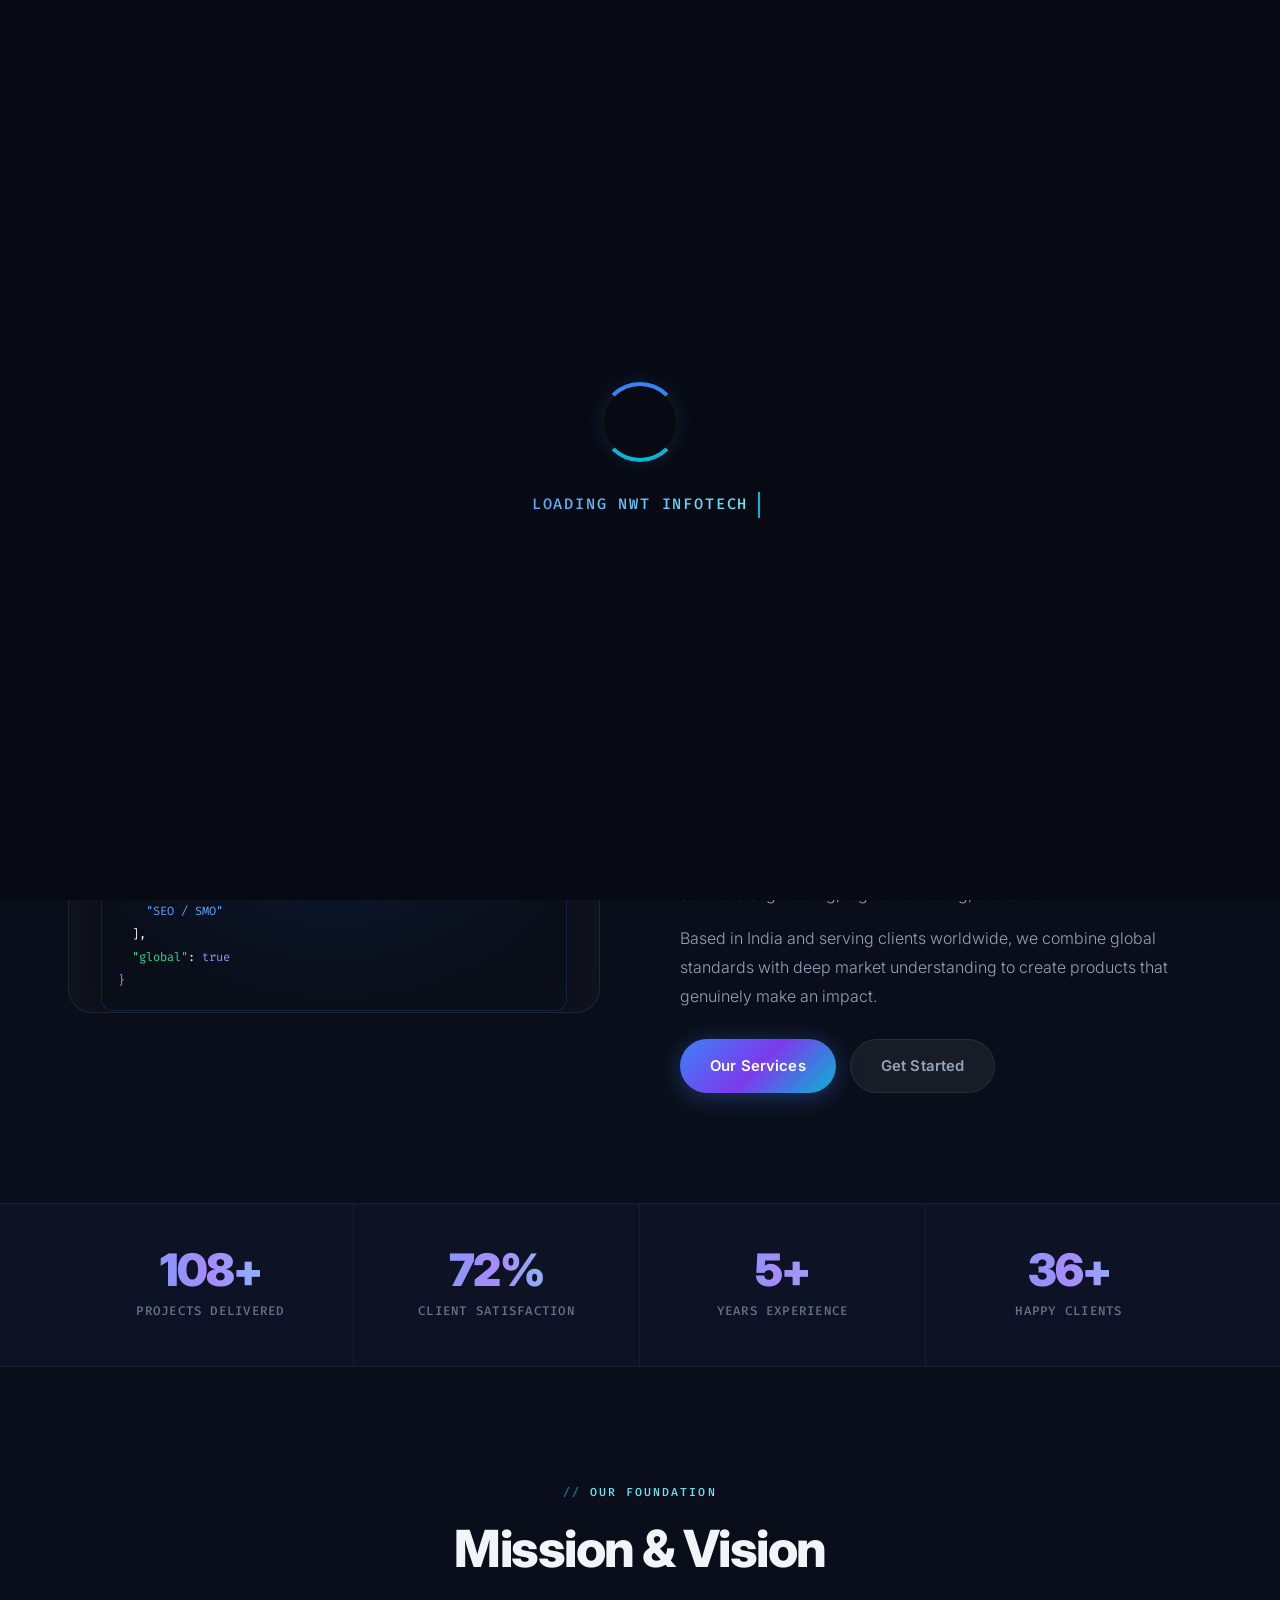
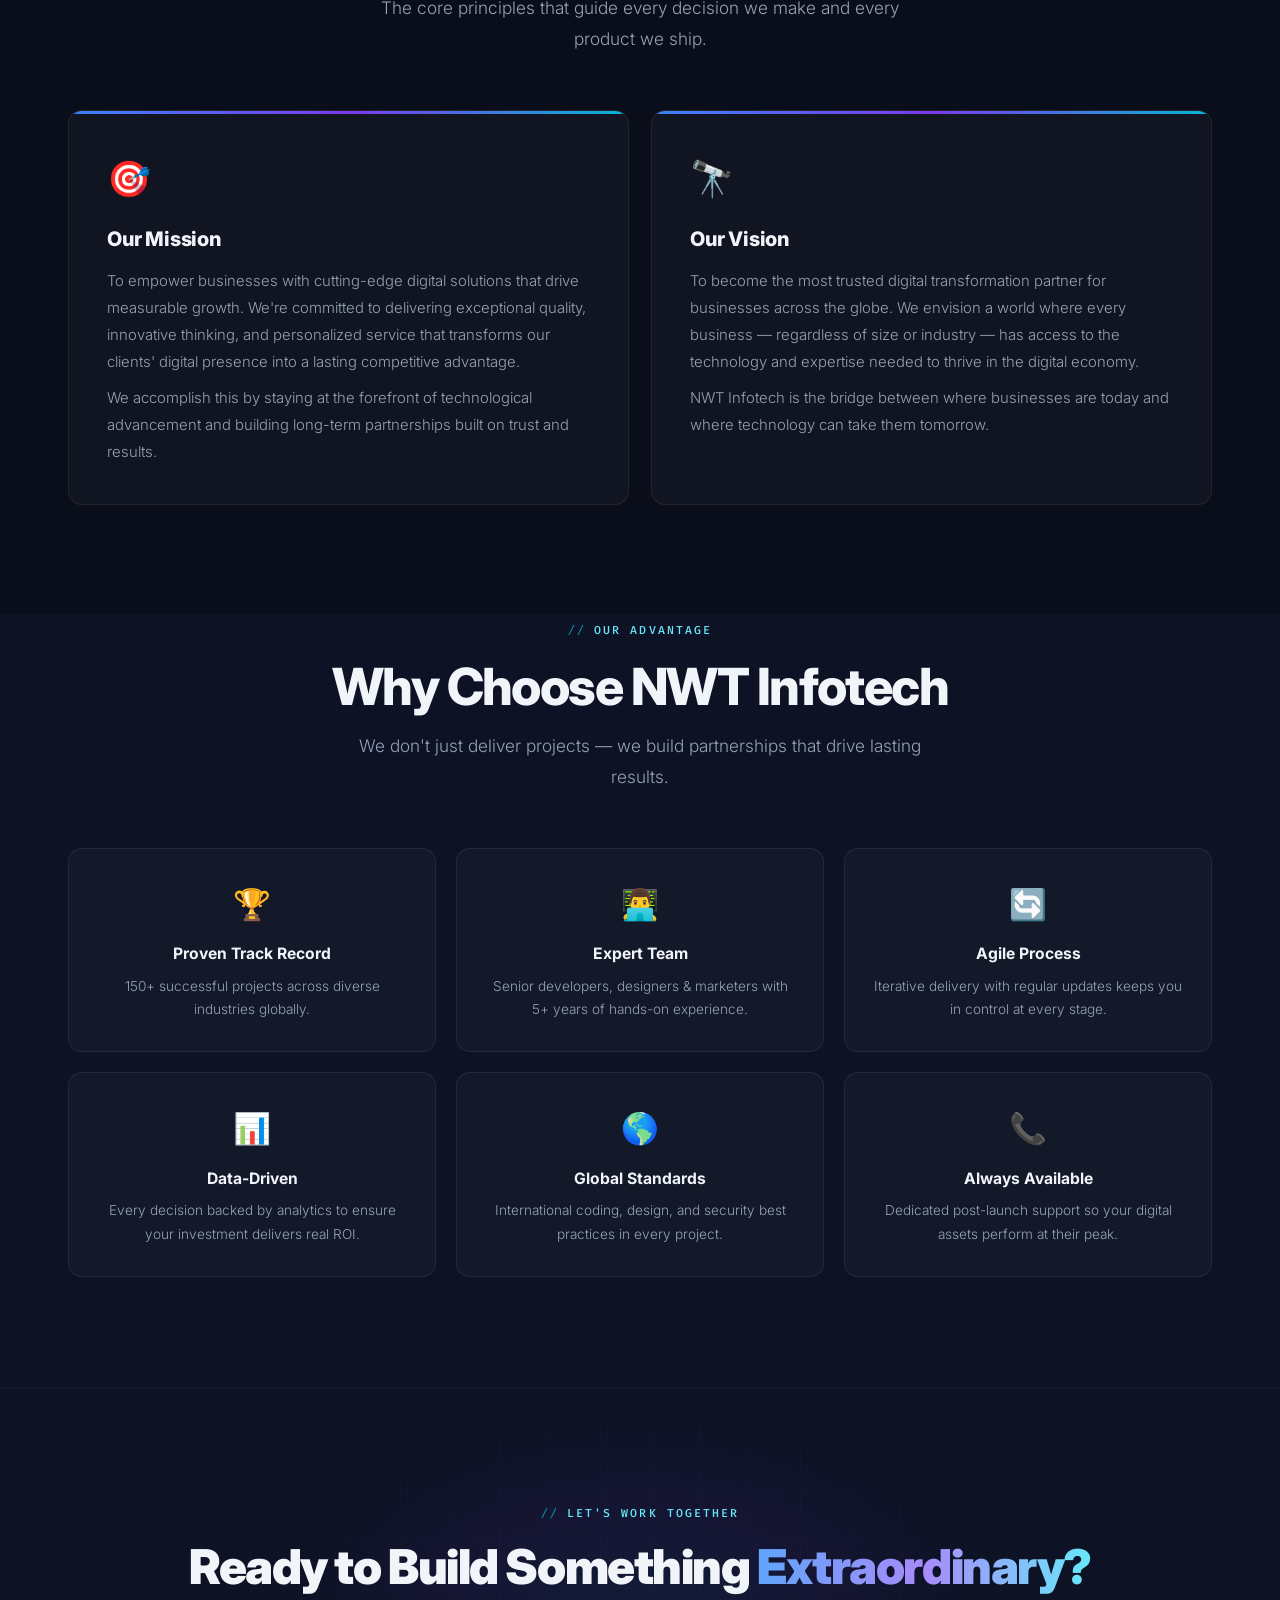
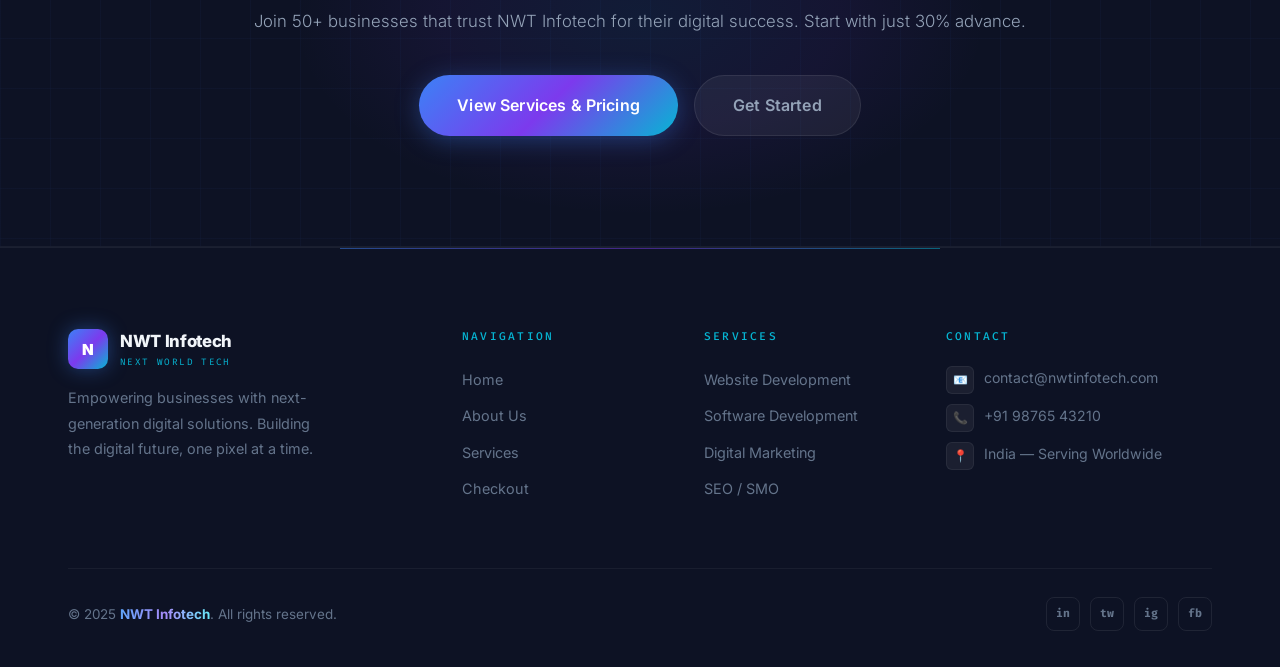
==== commit 6c47bfc8: "feat: add preloader html elements to all site pages" ====
--- a/about.html
+++ b/about.html
@@ -9,6 +9,14 @@
 <link rel="icon" href="data:image/svg+xml,<svg xmlns='http://www.w3.org/2000/svg' viewBox='0 0 32 32'><defs><linearGradient id='g' x1='0' y1='0' x2='1' y2='1'><stop offset='0' stop-color='%233b82f6'/><stop offset='1' stop-color='%237c3aed'/></linearGradient></defs><rect width='32' height='32' rx='8' fill='url(%23g)'/><text y='22' x='5' font-size='16' font-weight='900' fill='white' font-family='Arial'>N</text></svg>"/>
 </head>
 <body>
+
+<!-- Preloader Screen -->
+<div id="preloader">
+  <div class="preloader-content">
+    <div class="preloader-loader"></div>
+    <div class="preloader-text">Loading NWT Infotech</div>
+  </div>
+</div>
 
 <!-- NAVBAR -->
 <nav class="navbar" role="navigation" aria-label="Main navigation">
--- a/css/style.css
+++ b/css/style.css
@@ -1996,4 +1996,330 @@
   color: var(--blue-light);
   border-color: rgba(59, 130, 246, 0.4);
   box-shadow: 0 0 16px rgba(59, 130, 246, 0.2);
-}+}
+
+/* ─────────────────────────────────────────────────────────
+   ⏳ PRELOADER & LOADING ANIMATION
+   ───────────────────────────────────────────────────────── */
+#preloader {
+  position: fixed;
+  top: 0; left: 0;
+  width: 100vw; height: 100vh;
+  background: #070a13;
+  z-index: 999999;
+  display: flex;
+  flex-direction: column;
+  align-items: center;
+  justify-content: center;
+  transition: opacity 0.5s cubic-bezier(.16,1,.3,1), visibility 0.5s ease;
+}
+#preloader.fade-out {
+  opacity: 0;
+  visibility: hidden;
+}
+.preloader-content {
+  text-align: center;
+}
+.preloader-loader {
+  width: 80px; height: 80px;
+  border: 4px solid rgba(255, 255, 255, 0.03);
+  border-radius: 50%;
+  border-top: 4px solid var(--blue);
+  border-bottom: 4px solid var(--cyan);
+  animation: spin 1.2s cubic-bezier(0.5, 0, 0.5, 1) infinite;
+  margin: 0 auto 28px;
+  box-shadow: 0 0 20px rgba(59, 130, 246, 0.15);
+}
+.preloader-text {
+  font-family: 'Fira Code', monospace;
+  font-size: 0.95rem;
+  color: var(--text);
+  font-weight: 500;
+  letter-spacing: 0.12em;
+  text-transform: uppercase;
+  background: linear-gradient(90deg, #60a5fa, #67e8f9);
+  -webkit-background-clip: text;
+  -webkit-text-fill-color: transparent;
+  display: inline-block;
+  position: relative;
+}
+.preloader-text::after {
+  content: '';
+  position: absolute;
+  right: -12px; top: 0;
+  width: 2px; height: 100%;
+  background: var(--cyan);
+  animation: blink 0.75s step-end infinite;
+}
+
+@keyframes spin {
+  0% { transform: rotate(0deg); }
+  100% { transform: rotate(360deg); }
+}
+@keyframes blink {
+  from, to { background-color: transparent }
+  50% { background-color: var(--cyan); }
+}
+
+/* ─────────────────────────────────────────────────────────
+   🌀 ORBITING TECHNOLOGIES COMPONENT
+   ───────────────────────────────────────────────────────── */
+.orbit-section {
+  background: radial-gradient(circle at 50% 50%, rgba(13, 18, 36, 0.6) 0%, var(--bg) 100%);
+  border-top: 1px solid rgba(255, 255, 255, 0.02);
+  position: relative;
+  overflow: hidden;
+}
+.orbit-wrapper {
+  position: relative;
+  width: 100%;
+  max-width: 540px;
+  height: 540px;
+  margin: 40px auto 0;
+  display: flex;
+  align-items: center;
+  justify-content: center;
+}
+.orbit-center-node {
+  position: absolute;
+  width: 120px; height: 120px;
+  background: radial-gradient(circle, #0e162f 0%, #070a13 100%);
+  border: 1px solid rgba(59, 130, 246, 0.4);
+  box-shadow: 0 0 35px rgba(59, 130, 246, 0.35);
+  border-radius: 50%;
+  display: flex;
+  flex-direction: column;
+  align-items: center;
+  justify-content: center;
+  z-index: 10;
+  font-weight: 800;
+  font-size: 0.9rem;
+  letter-spacing: 0.05em;
+  color: var(--text);
+  animation: pulse-core 4s infinite ease-in-out;
+}
+.orbit-center-node span {
+  font-size: 0.62rem;
+  font-family: 'Fira Code', monospace;
+  color: var(--cyan-light);
+  margin-top: 4px;
+}
+.orbit-ring {
+  position: absolute;
+  border: 1px dashed rgba(255, 255, 255, 0.04);
+  border-radius: 50%;
+}
+.orbit-ring-1 {
+  width: 250px; height: 250px;
+  animation: rotate-ring 25s linear infinite;
+}
+.orbit-ring-2 {
+  width: 400px; height: 400px;
+  animation: rotate-ring-rev 40s linear infinite;
+}
+.orbit-bubble {
+  position: absolute;
+  background: rgba(13, 18, 36, 0.85);
+  backdrop-filter: blur(10px);
+  -webkit-backdrop-filter: blur(10px);
+  border: 1px solid rgba(255, 255, 255, 0.08);
+  border-radius: 30px;
+  padding: 8px 18px;
+  font-size: 0.8rem;
+  font-weight: 500;
+  color: var(--text-2);
+  box-shadow: 0 8px 24px rgba(0, 0, 0, 0.4);
+  display: flex;
+  align-items: center;
+  gap: 8px;
+  white-space: nowrap;
+  transition: all 0.3s var(--ease);
+}
+.orbit-bubble:hover {
+  color: var(--text);
+  border-color: var(--blue-light);
+  box-shadow: 0 0 20px rgba(59, 130, 246, 0.4);
+  transform: scale(1.1);
+}
+.orbit-bubble i {
+  color: var(--cyan);
+}
+
+/* Positions on Ring 1 */
+.ring-1-node-1 { top: -16px; left: calc(50% - 40px); }
+.ring-1-node-2 { bottom: -16px; left: calc(50% - 40px); }
+.ring-1-node-3 { top: calc(50% - 18px); left: -40px; }
+.ring-1-node-4 { top: calc(50% - 18px); right: -40px; }
+
+/* Positions on Ring 2 */
+.ring-2-node-1 { top: 30px; left: 30px; }
+.ring-2-node-2 { bottom: 30px; right: 30px; }
+.ring-2-node-3 { top: 30px; right: 30px; }
+.ring-2-node-4 { bottom: 30px; left: 30px; }
+
+@keyframes pulse-core {
+  0%, 100% { box-shadow: 0 0 35px rgba(59, 130, 246, 0.3); border-color: rgba(59, 130, 246, 0.3); }
+  50% { box-shadow: 0 0 55px rgba(6, 182, 212, 0.6); border-color: rgba(6, 182, 212, 0.6); }
+}
+@keyframes rotate-ring {
+  0% { transform: rotate(0deg); }
+  100% { transform: rotate(360deg); }
+}
+@keyframes rotate-ring-rev {
+  0% { transform: rotate(360deg); }
+  100% { transform: rotate(0deg); }
+}
+
+/* ─────────────────────────────────────────────────────────
+   💎 PREMIUM SERVICES CARD REVAMP
+   ───────────────────────────────────────────────────────── */
+.premium-services-grid {
+  display: grid;
+  grid-template-columns: repeat(auto-fit, minmax(280px, 1fr));
+  gap: 32px;
+  margin-top: 48px;
+}
+.premium-service-card {
+  background: linear-gradient(180deg, rgba(255, 255, 255, 0.02) 0%, rgba(255, 255, 255, 0.01) 100%);
+  border: 1px solid rgba(255, 255, 255, 0.05);
+  border-radius: 20px;
+  overflow: hidden;
+  display: flex;
+  flex-direction: column;
+  transition: all 0.4s var(--ease);
+  position: relative;
+}
+.premium-service-card:hover {
+  transform: translateY(-8px);
+  border-color: rgba(59, 130, 246, 0.35);
+  box-shadow: 0 20px 40px rgba(0, 0, 0, 0.5), 0 0 24px rgba(59, 130, 246, 0.06);
+}
+.premium-card-banner {
+  position: relative;
+  height: 180px;
+  background: #0f1424;
+  overflow: hidden;
+  display: flex;
+  align-items: center;
+  justify-content: center;
+  border-bottom: 1px solid rgba(255, 255, 255, 0.04);
+}
+.premium-card-banner img {
+  width: 100%; height: 100%;
+  object-fit: cover;
+  opacity: 0.65;
+  transition: transform 0.6s var(--ease);
+}
+.premium-service-card:hover .premium-card-banner img {
+  transform: scale(1.08);
+  opacity: 0.85;
+}
+.premium-card-discount {
+  position: absolute;
+  top: 16px; left: 16px;
+  background: var(--pink);
+  color: #fff;
+  font-size: 0.68rem;
+  font-weight: 700;
+  padding: 4px 10px;
+  border-radius: 30px;
+  letter-spacing: 0.05em;
+  box-shadow: 0 4px 12px rgba(236, 72, 153, 0.35);
+}
+.premium-card-body {
+  padding: 28px;
+  display: flex;
+  flex-direction: column;
+  flex-grow: 1;
+}
+.premium-card-title {
+  font-size: 1.25rem;
+  font-weight: 700;
+  color: var(--text);
+  margin-bottom: 12px;
+}
+.premium-card-desc {
+  font-size: 0.88rem;
+  color: var(--text-2);
+  font-weight: 300;
+  line-height: 1.6;
+  margin-bottom: 24px;
+  flex-grow: 1;
+}
+.premium-card-meta {
+  display: flex;
+  flex-wrap: wrap;
+  gap: 12px;
+  margin-bottom: 24px;
+  padding-bottom: 18px;
+  border-bottom: 1px solid rgba(255, 255, 255, 0.04);
+}
+.premium-meta-item {
+  display: inline-flex;
+  align-items: center;
+  gap: 6px;
+  font-size: 0.74rem;
+  font-family: 'Fira Code', monospace;
+  color: var(--cyan-light);
+}
+.premium-meta-item.delivery {
+  color: var(--blue-light);
+}
+.premium-card-pricing {
+  display: flex;
+  align-items: baseline;
+  gap: 10px;
+  margin-bottom: 24px;
+}
+.premium-price-curr {
+  font-size: 1.8rem;
+  font-weight: 800;
+  color: var(--text);
+}
+.premium-price-orig {
+  font-size: 0.95rem;
+  color: var(--text-3);
+  text-decoration: line-through;
+}
+.premium-price-save {
+  font-size: 0.74rem;
+  color: var(--emerald);
+  font-weight: 600;
+}
+.premium-card-actions {
+  display: grid;
+  grid-template-columns: 1fr 1fr;
+  gap: 12px;
+}
+
+/* ─────────────────────────────────────────────────────────
+   💳 PREMIUM SPLIT CHECKOUT LAYOUT
+   ───────────────────────────────────────────────────────── */
+.premium-checkout-container {
+  display: grid;
+  grid-template-columns: 1.2fr 0.8fr;
+  gap: 40px;
+  align-items: start;
+  margin-top: 24px;
+}
+@media (max-width: 1024px) {
+  .premium-checkout-container {
+    grid-template-columns: 1fr;
+  }
+}
+.premium-checkout-form-card {
+  background: rgba(255, 255, 255, 0.01);
+  border: 1px solid rgba(255, 255, 255, 0.05);
+  border-radius: 24px;
+  padding: 36px;
+}
+.premium-checkout-summary-card {
+  background: linear-gradient(180deg, rgba(59, 130, 246, 0.03) 0%, rgba(124, 58, 237, 0.01) 100%);
+  border: 1px solid rgba(59, 130, 246, 0.15);
+  border-radius: 24px;
+  padding: 36px;
+  position: sticky;
+  top: 100px;
+  box-shadow: 0 20px 40px rgba(0,0,0,0.3);
+}
+
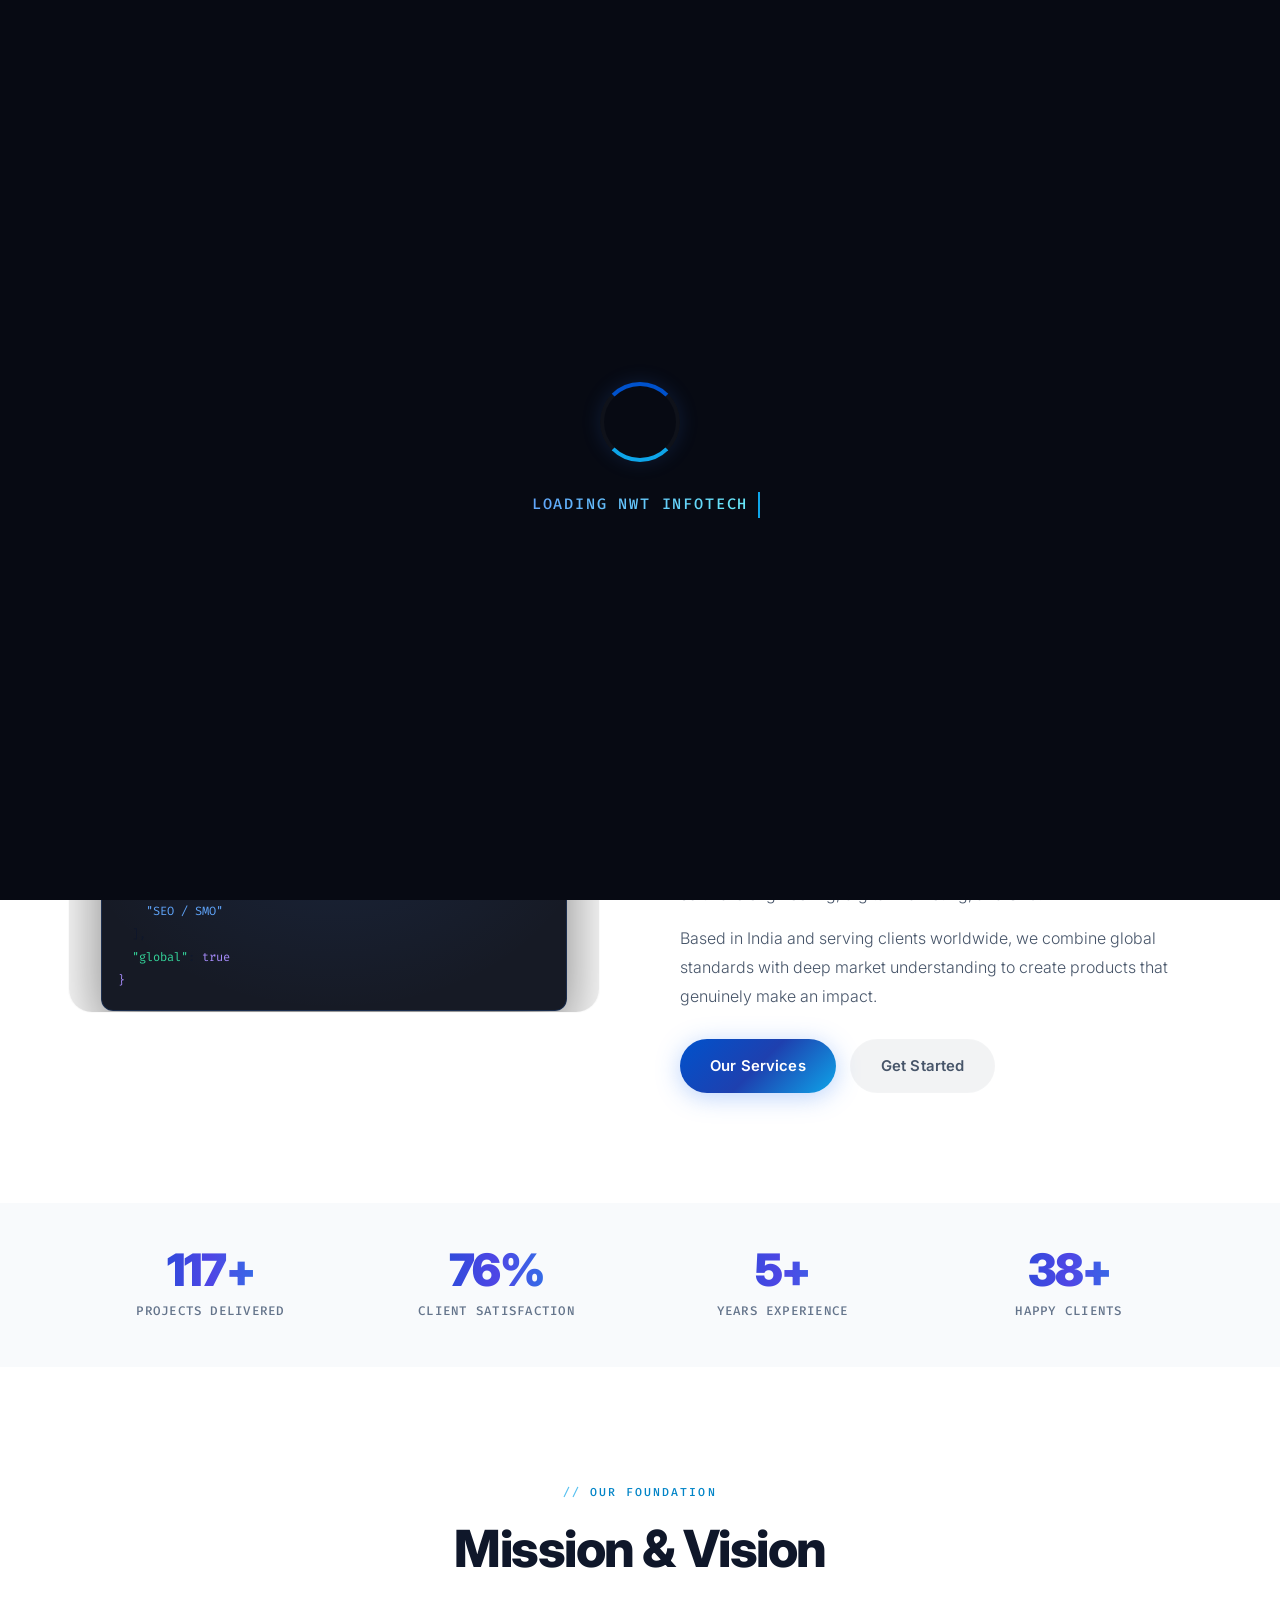
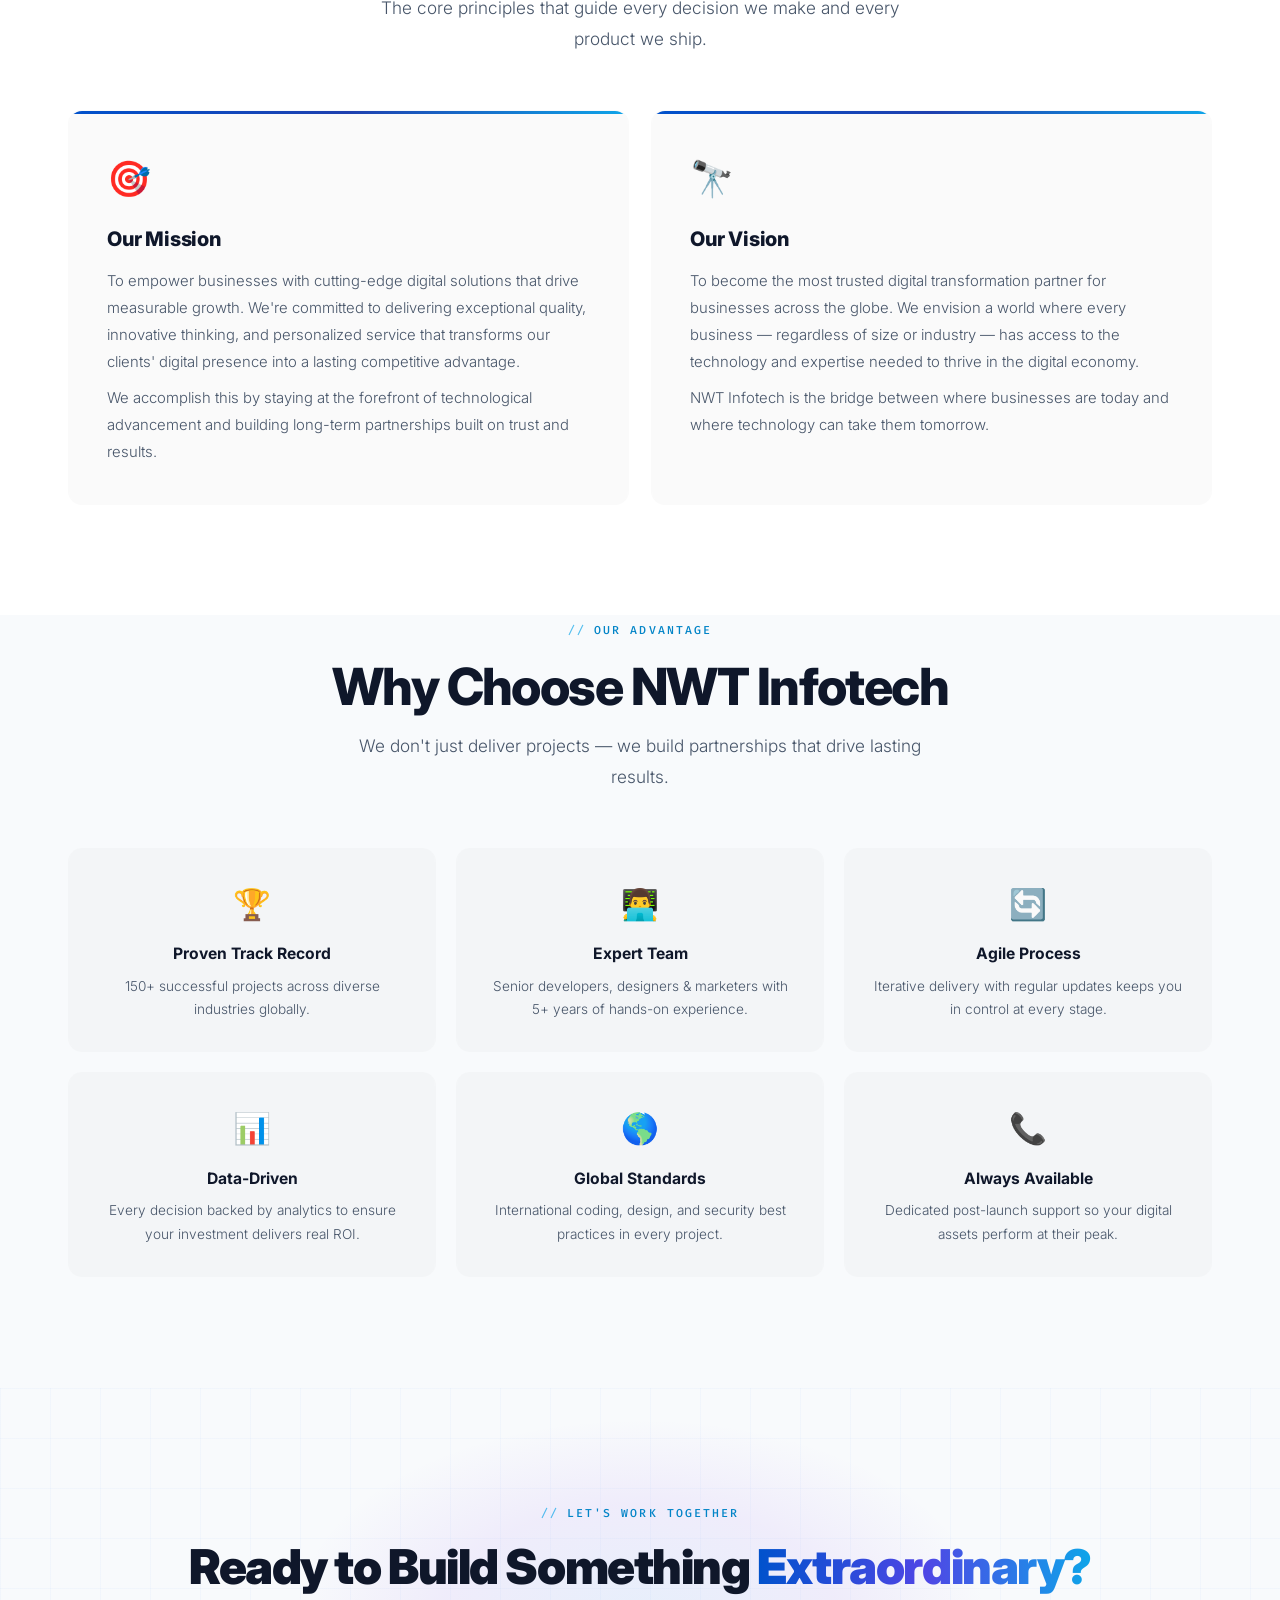
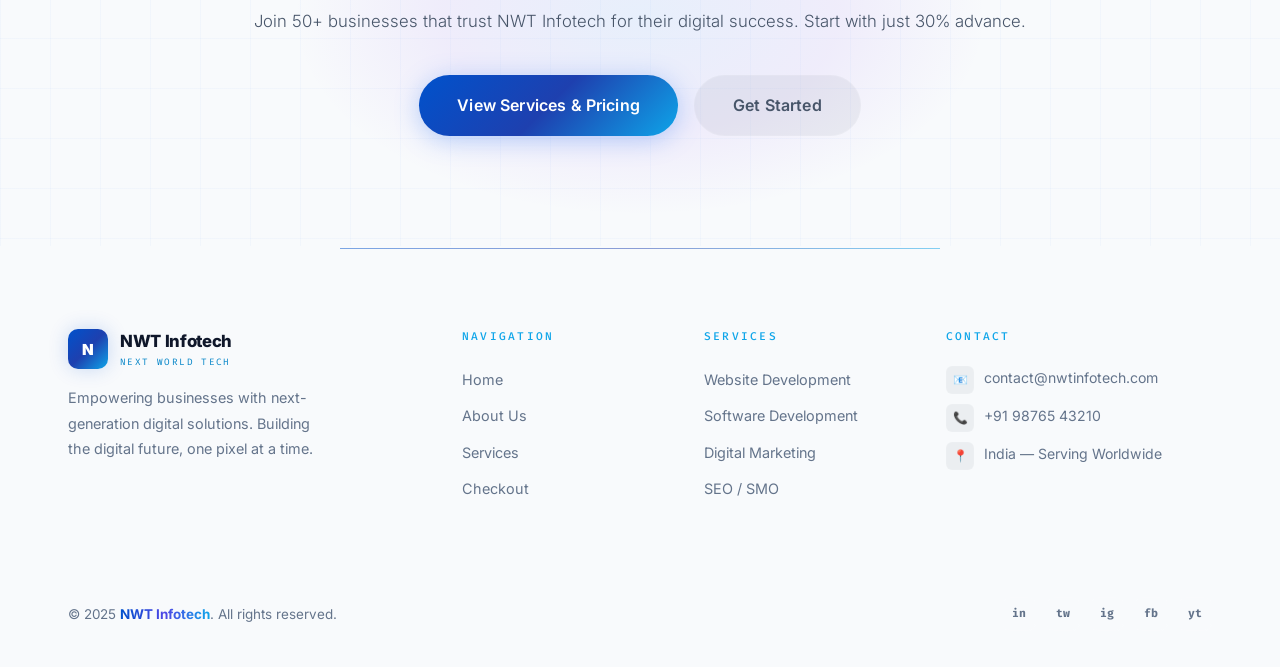
==== commit 4836fc74: "Add YouTube, Facebook, and Instagram social media handles to footer" ====
--- a/about.html
+++ b/about.html
@@ -222,8 +222,9 @@
       <div class="social-links">
         <a href="#" aria-label="LinkedIn">in</a>
         <a href="#" aria-label="Twitter">tw</a>
-        <a href="#" aria-label="Instagram">ig</a>
-        <a href="#" aria-label="Facebook">fb</a>
+        <a href="https://www.instagram.com/nwtinfotech?utm_source=qr&igsh=ZjhuMzVkN296bmFy" aria-label="Instagram" target="_blank">ig</a>
+        <a href="https://www.facebook.com/share/1GecZ4UkZX/" aria-label="Facebook" target="_blank">fb</a>
+        <a href="https://youtube.com/@nwtinfotech?si=4Uwb8JkP6zyuhVPI" aria-label="YouTube" target="_blank">yt</a>
       </div>
     </div>
   </div>
--- a/css/style.css
+++ b/css/style.css
@@ -8,41 +8,41 @@
 /* ─── TOKENS ──────────────────────────────────────────────── */
 :root {
   /* Base palette */
-  --bg:           #0a0e1a;
-  --bg-2:         #0d1224;
-  --bg-3:         #111827;
-  --surface:      rgba(255,255,255,0.03);
-  --surface-2:    rgba(255,255,255,0.06);
-  --surface-3:    rgba(255,255,255,0.09);
+  --bg:           #ffffff;
+  --bg-2:         #f8fafc;
+  --bg-3:         #f1f5f9;
+  --surface:      rgba(15,23,42,0.02);
+  --surface-2:    rgba(15,23,42,0.05);
+  --surface-3:    rgba(15,23,42,0.08);
 
   /* Accent spectrum */
-  --blue:         #3b82f6;
-  --blue-light:   #60a5fa;
-  --violet:       #7c3aed;
-  --violet-light: #a78bfa;
-  --cyan:         #06b6d4;
-  --cyan-light:   #67e8f9;
+  --blue:         #0052cc;
+  --blue-light:   #1e40af;
+  --violet:       #6366f1;
+  --violet-light: #4f46e5;
+  --cyan:         #0ea5e9;
+  --cyan-light:   #0284c7;
   --emerald:      #10b981;
-  --pink:         #ec4899;
+  --pink:         #db2777;
 
   /* Gradients */
-  --g-main:   linear-gradient(135deg,#3b82f6 0%,#7c3aed 50%,#06b6d4 100%);
-  --g-hot:    linear-gradient(135deg,#ec4899 0%,#7c3aed 100%);
-  --g-cool:   linear-gradient(135deg,#3b82f6 0%,#06b6d4 100%);
-  --g-text:   linear-gradient(90deg,#60a5fa,#a78bfa,#67e8f9);
-  --g-border: linear-gradient(135deg,rgba(59,130,246,.4),rgba(124,58,237,.4),rgba(6,182,212,.4));
+  --g-main:   linear-gradient(135deg,#0052cc 0%,#1e40af 50%,#0ea5e9 100%);
+  --g-hot:    linear-gradient(135deg,#db2777 0%,#6366f1 100%);
+  --g-cool:   linear-gradient(135deg,#0052cc 0%,#0ea5e9 100%);
+  --g-text:   linear-gradient(90deg,#0052cc,#4f46e5,#0ea5e9);
+  --g-border: linear-gradient(135deg,rgba(0,82,204,.15),rgba(30,64,175,.15),rgba(14,165,233,.15));
 
   /* Glows */
-  --glow-blue:   0 0 40px rgba(59,130,246,.3),0 0 80px rgba(59,130,246,.1);
-  --glow-violet: 0 0 40px rgba(124,58,237,.35),0 0 80px rgba(124,58,237,.1);
-  --glow-cyan:   0 0 40px rgba(6,182,212,.3),0 0 80px rgba(6,182,212,.1);
-  --glow-card:   0 20px 60px rgba(0,0,0,.5),0 0 40px rgba(59,130,246,.08);
+  --glow-blue:   0 8px 30px rgba(0,82,204,.06);
+  --glow-violet: 0 8px 30px rgba(99,102,241,.06);
+  --glow-cyan:   0 8px 30px rgba(14,165,233,.06);
+  --glow-card:   0 12px 32px rgba(15,23,42,.04), 0 0 1px rgba(15,23,42,.08);
 
   /* Type */
-  --text:       #f1f5f9;
-  --text-2:     #94a3b8;
+  --text:       #0f172a;
+  --text-2:     #475569;
   --text-3:     #64748b;
-  --mono:       #a5f3fc;
+  --mono:       #0284c7;
 
   /* Misc */
   --radius:    14px;
@@ -148,15 +148,16 @@
 .navbar{
   position:fixed;top:0;left:0;right:0;
   height:var(--nav-h);z-index:1000;
-  background:rgba(10,14,26,.6);
+  background:rgba(255,255,255,.8);
   backdrop-filter:blur(20px) saturate(1.5);
-  border-bottom:1px solid rgba(255,255,255,.06);
+  -webkit-backdrop-filter:blur(20px) saturate(1.5);
+  border-bottom:1px solid rgba(15,23,42,.06);
   transition:var(--t);
 }
 .navbar.scrolled{
-  background:rgba(10,14,26,.95);
-  border-bottom-color:rgba(59,130,246,.2);
-  box-shadow:0 4px 40px rgba(0,0,0,.4);
+  background:rgba(255,255,255,.98);
+  border-bottom-color:rgba(15,23,42,.08);
+  box-shadow:0 4px 20px rgba(15,23,42,.03);
 }
 .nav-inner{
   display:flex;align-items:center;
@@ -169,7 +170,7 @@
   background:var(--g-main);
   display:flex;align-items:center;justify-content:center;
   font-weight:900;font-size:.95rem;color:#fff;
-  box-shadow:0 0 20px rgba(59,130,246,.4);flex-shrink:0;
+  box-shadow:0 0 20px rgba(0,82,204,.2);flex-shrink:0;
 }
 .logo-text span:first-child{
   display:block;font-weight:800;font-size:1.05rem;
@@ -177,7 +178,7 @@
 }
 .logo-text span:last-child{
   display:block;font-family:'Fira Code',monospace;
-  font-size:.58rem;color:var(--cyan);
+  font-size:.58rem;color:var(--cyan-light);
   letter-spacing:.15em;text-transform:uppercase;
 }
 /* Links */
@@ -205,7 +206,7 @@
   background:var(--g-main);color:#fff;border-radius:50%;
   width:16px;height:16px;font-size:.6rem;font-weight:800;
   margin-left:4px;vertical-align:middle;
-  box-shadow:0 0 8px rgba(124,58,237,.5);
+  box-shadow:0 0 8px rgba(0,82,204,.3);
 }
 
 /* Hamburger */
@@ -225,9 +226,10 @@
 .nav-mobile{
   display:none;position:fixed;
   top:var(--nav-h);left:0;right:0;
-  background:rgba(10,14,26,.98);
+  background:rgba(255,255,255,.98);
   backdrop-filter:blur(24px);
-  border-bottom:1px solid rgba(59,130,246,.2);
+  -webkit-backdrop-filter:blur(24px);
+  border-bottom:1px solid rgba(15,23,42,.08);
   padding:20px 24px 28px;z-index:999;
   flex-direction:column;gap:4px;
 }
@@ -324,6 +326,14 @@
     linear-gradient(rgba(59,130,246,.04) 1px,transparent 1px),
     linear-gradient(90deg,rgba(59,130,246,.04) 1px,transparent 1px);
   background-size:60px 60px;
+}
+.hero-video-bg{
+  position:absolute;top:50%;left:50%;
+  transform:translate(-50%,-50%);
+  min-width:100%;min-height:100%;
+  width:auto;height:auto;
+  z-index:1;opacity:.14;
+  pointer-events:none;object-fit:cover;
 }
 .page-hero .container{position:relative;z-index:2}
 .page-hero h1{
@@ -803,6 +813,17 @@
 .hero-text h1{
   font-size:clamp(2.6rem,5.5vw,4.6rem);font-weight:900;
   line-height:1.03;letter-spacing:-.04em;margin-bottom:22px;
+}
+.tech-highlight {
+  color: var(--cyan);
+  border-right: 3px solid var(--cyan);
+  padding-right: 4px;
+  animation: typing-blink 0.75s step-end infinite;
+  white-space: nowrap;
+}
+@keyframes typing-blink {
+  from, to { border-color: transparent }
+  50% { border-color: var(--cyan); }
 }
 .hero-text p{
   font-size:1.12rem;color:var(--text-2);line-height:1.8;
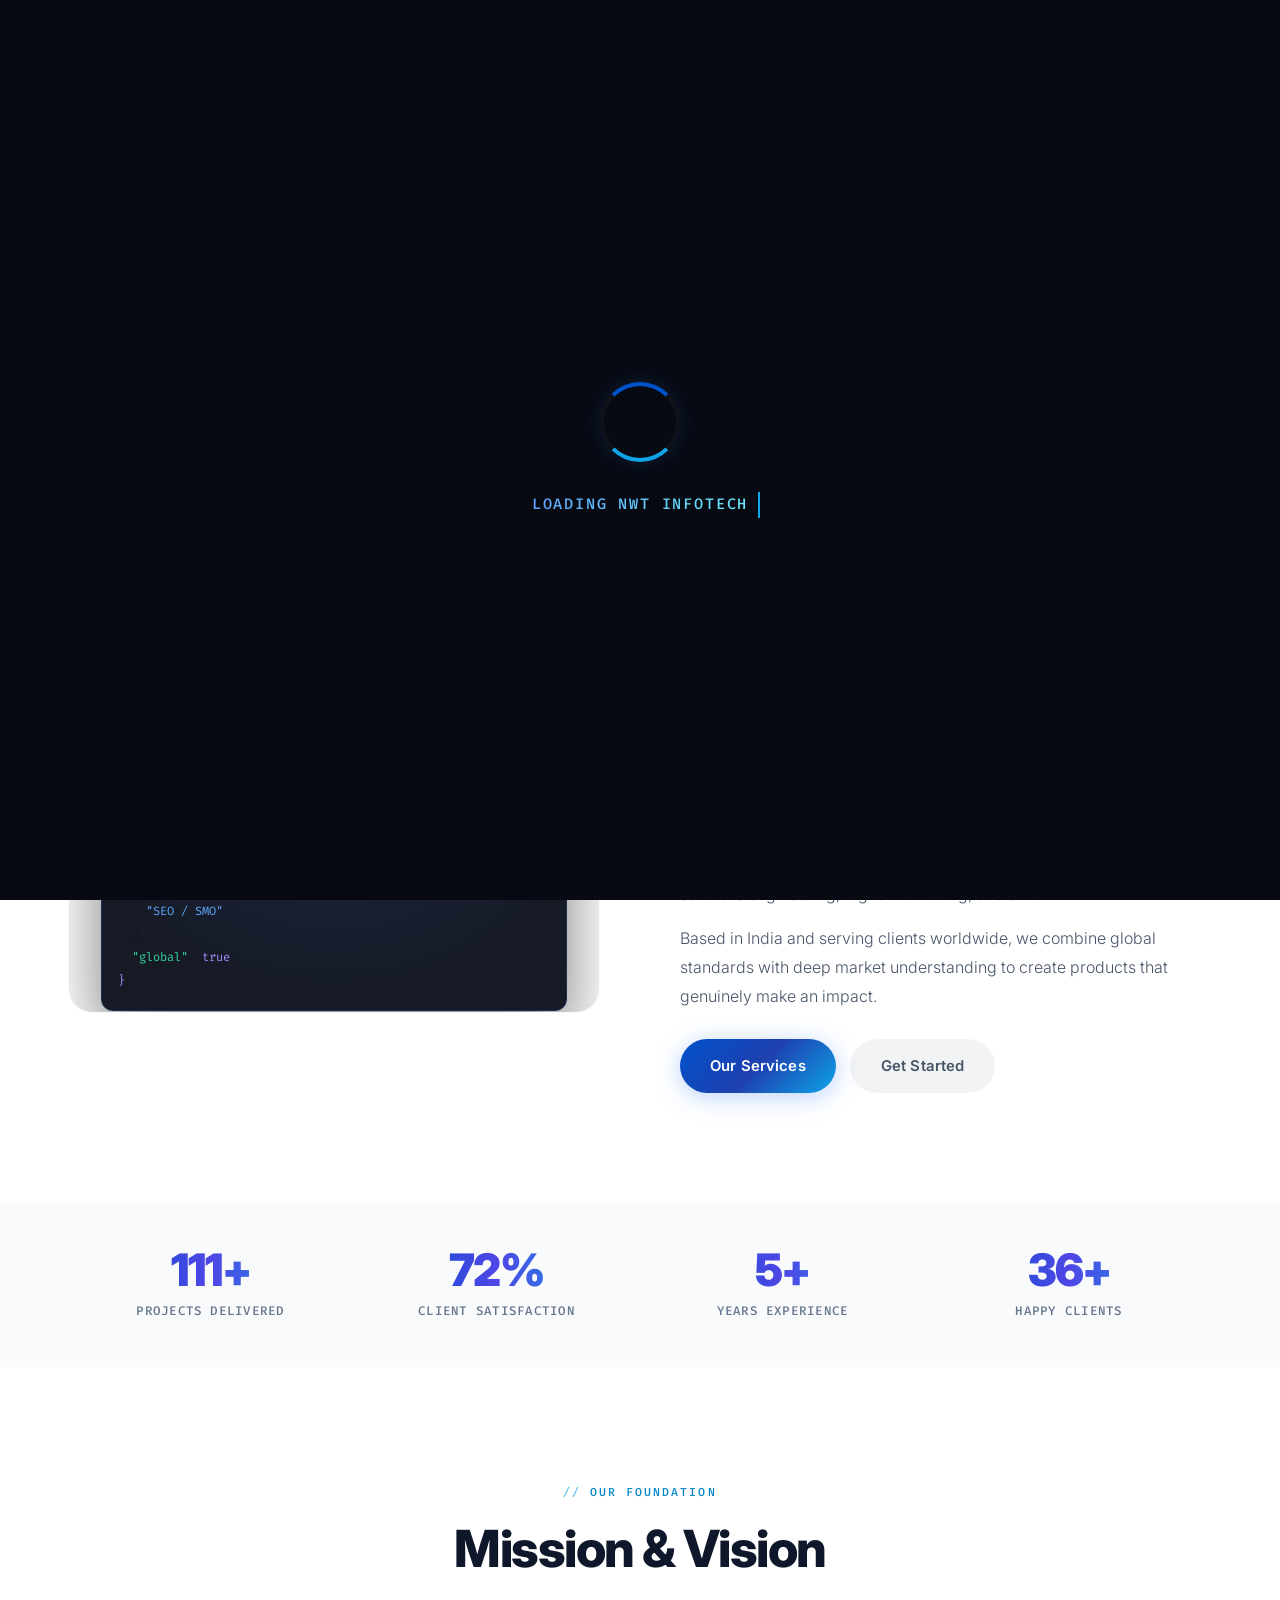
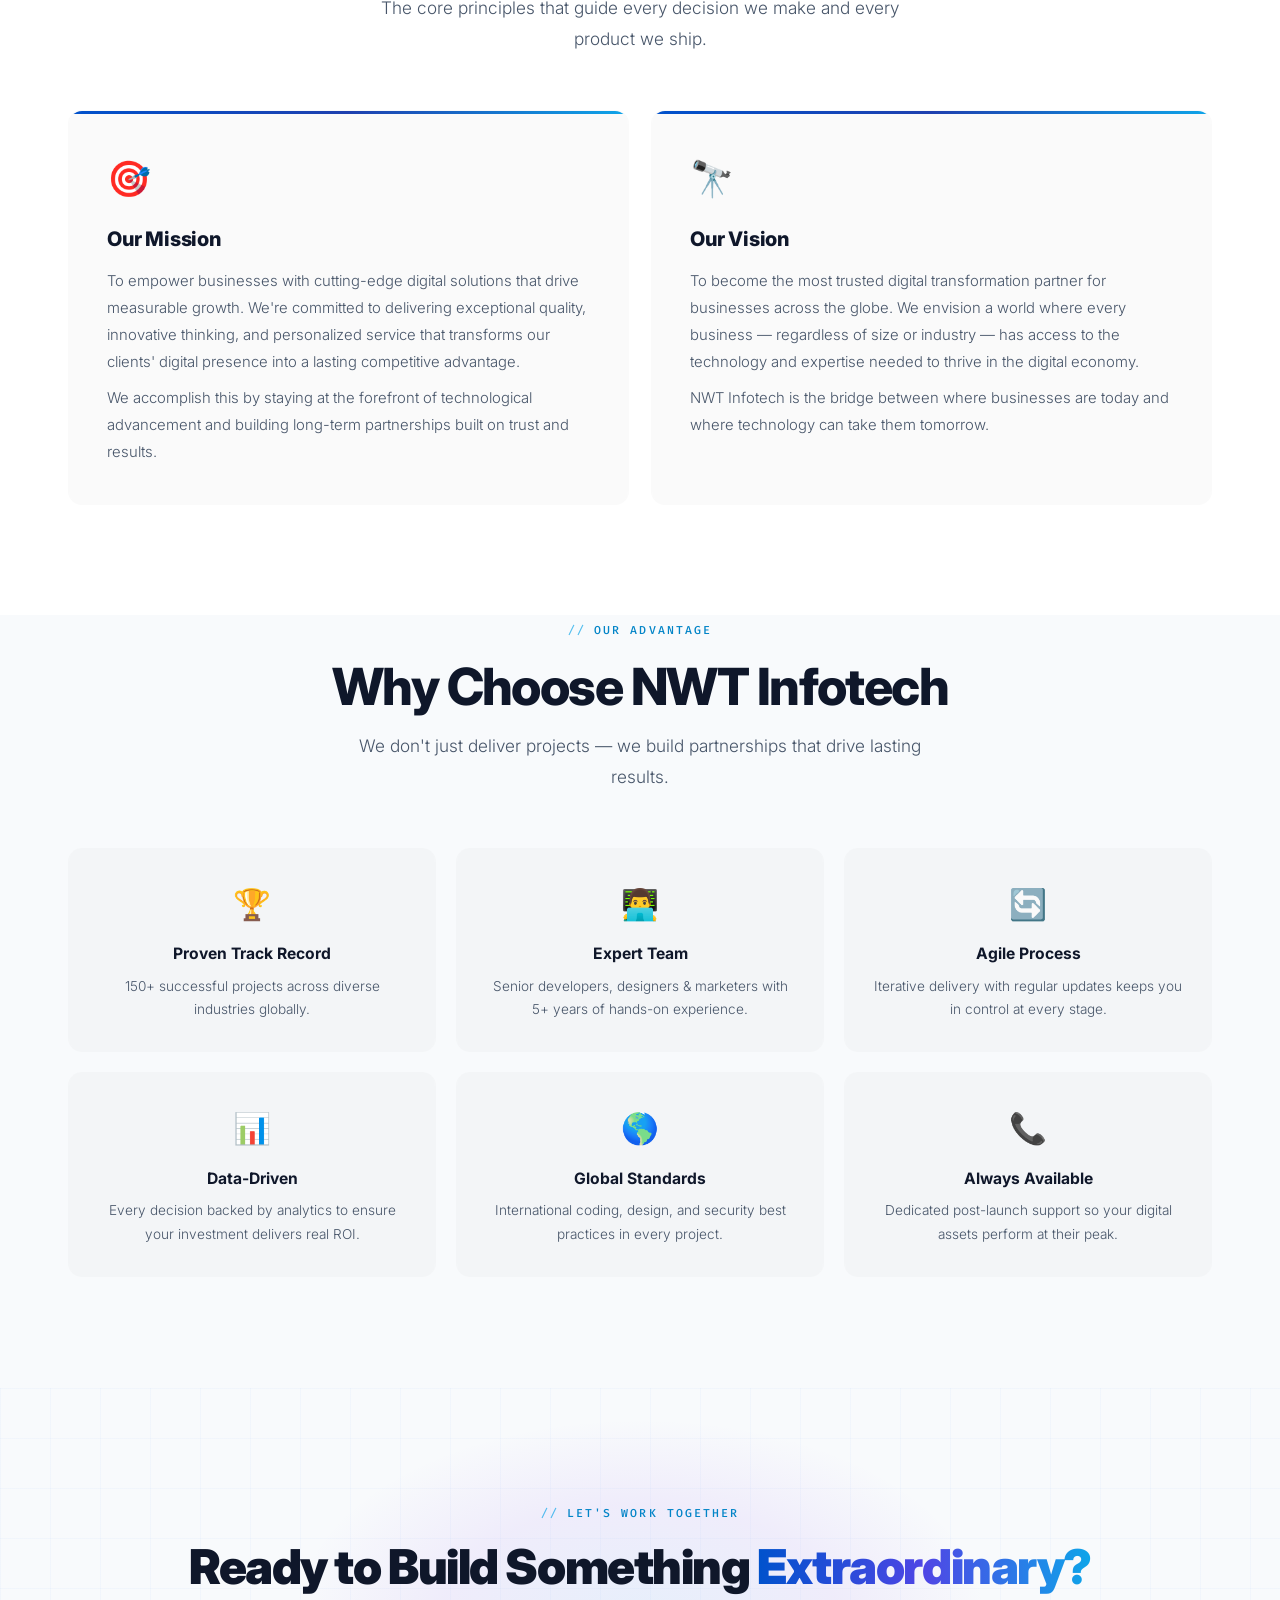
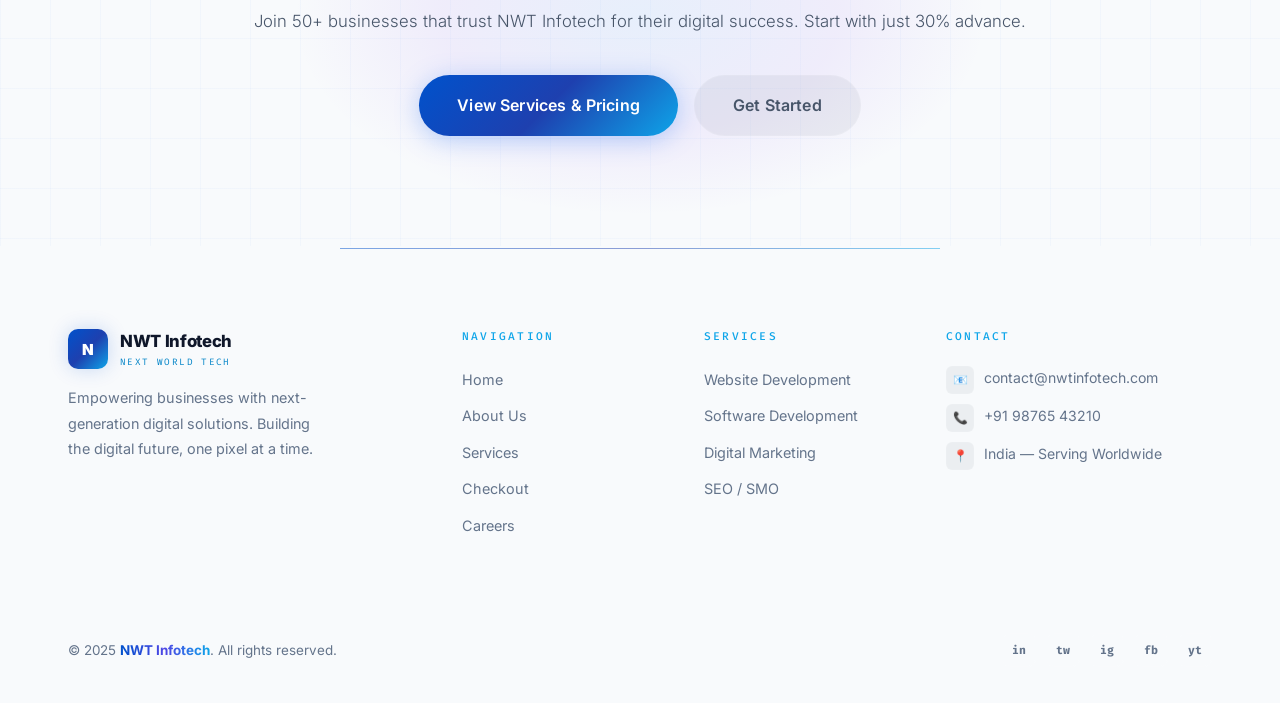
==== commit 294a535d: "feature: add careers page and footer navigation links - Create careers.html page with responsive ope" ====
--- a/about.html
+++ b/about.html
@@ -197,6 +197,7 @@
           <li><a href="about.html">About Us</a></li>
           <li><a href="services.html">Services</a></li>
           <li><a href="checkout.html">Checkout</a></li>
+          <li><a href="careers.html">Careers</a></li>
         </ul>
       </div>
       <div class="footer-col">
--- a/css/style.css
+++ b/css/style.css
@@ -2343,4 +2343,213 @@
   top: 100px;
   box-shadow: 0 20px 40px rgba(0,0,0,0.3);
 }
+
+/* ─────────────────────────────────────────────────────────
+   MONSOON FLASH SALE OFFER (70% OFF)
+───────────────────────────────────────────────────────── */
+.monsoon-sale-banner {
+  background: linear-gradient(90deg, #0f172a 0%, #1e1b4b 25%, #4c1d95 50%, #1e1b4b 75%, #0f172a 100%);
+  background-size: 200% 100%;
+  animation: monsoonGradient 5s ease infinite;
+  color: #ffffff;
+  padding: 10px 20px;
+  position: relative;
+  z-index: 1002;
+  border-bottom: 1px solid rgba(168, 85, 247, 0.3);
+  box-shadow: 0 4px 20px rgba(124, 58, 237, 0.4);
+  font-size: 0.88rem;
+}
+
+@keyframes monsoonGradient {
+  0% { background-position: 0% 50%; }
+  50% { background-position: 100% 50%; }
+  100% { background-position: 0% 50%; }
+}
+
+.monsoon-sale-inner {
+  max-width: 1240px;
+  margin: 0 auto;
+  display: flex;
+  align-items: center;
+  justify-content: space-between;
+  gap: 16px;
+}
+
+.monsoon-sale-badge {
+  background: linear-gradient(135deg, #ef4444, #f59e0b);
+  color: #ffffff;
+  padding: 4px 12px;
+  border-radius: 20px;
+  font-size: 0.72rem;
+  font-weight: 900;
+  letter-spacing: 0.8px;
+  text-transform: uppercase;
+  animation: pulseGlow 1.6s infinite;
+  display: inline-flex;
+  align-items: center;
+  gap: 5px;
+  box-shadow: 0 0 14px rgba(239, 68, 68, 0.7);
+}
+
+@keyframes pulseGlow {
+  0%, 100% { transform: scale(1); box-shadow: 0 0 12px rgba(239, 68, 68, 0.6); }
+  50% { transform: scale(1.06); box-shadow: 0 0 22px rgba(245, 158, 11, 0.9); }
+}
+
+.monsoon-sale-text {
+  font-weight: 600;
+  display: inline-flex;
+  align-items: center;
+  gap: 8px;
+  color: #f1f5f9;
+}
+
+.monsoon-sale-highlight {
+  background: linear-gradient(135deg, #38bdf8, #c084fc);
+  -webkit-background-clip: text;
+  -webkit-text-fill-color: transparent;
+  background-clip: text;
+  font-weight: 900;
+  font-size: 1.05rem;
+}
+
+.monsoon-timer-wrap {
+  display: flex;
+  align-items: center;
+  gap: 5px;
+  font-family: 'Fira Code', monospace;
+  font-size: 0.8rem;
+  background: rgba(0, 0, 0, 0.35);
+  padding: 4px 12px;
+  border-radius: 8px;
+  border: 1px solid rgba(255, 255, 255, 0.1);
+  color: #94a3b8;
+}
+
+.monsoon-timer-unit {
+  background: rgba(124, 58, 237, 0.3);
+  border: 1px solid rgba(168, 85, 247, 0.4);
+  padding: 2px 6px;
+  border-radius: 4px;
+  font-weight: 700;
+  color: #38bdf8;
+}
+
+.monsoon-cta-btn {
+  background: linear-gradient(135deg, #06b6d4, #3b82f6);
+  color: #fff !important;
+  font-weight: 700;
+  padding: 6px 16px;
+  border-radius: 20px;
+  font-size: 0.8rem;
+  text-decoration: none;
+  transition: all 0.3s ease;
+  box-shadow: 0 0 14px rgba(6, 182, 212, 0.4);
+  display: inline-flex;
+  align-items: center;
+}
+
+.monsoon-cta-btn:hover {
+  transform: translateY(-2px) scale(1.04);
+  box-shadow: 0 0 22px rgba(6, 182, 212, 0.8);
+}
+
+.monsoon-hero-tag {
+  background: linear-gradient(135deg, rgba(239, 68, 68, 0.15), rgba(168, 85, 247, 0.15));
+  border: 1px solid rgba(239, 68, 68, 0.4);
+  color: #f87171;
+  padding: 4px 14px;
+  border-radius: 20px;
+  font-size: 0.78rem;
+  font-weight: 800;
+  letter-spacing: 0.5px;
+  display: inline-flex;
+  align-items: center;
+  gap: 6px;
+  box-shadow: 0 0 15px rgba(239, 68, 68, 0.2);
+  animation: pulseGlow 2s infinite;
+}
+
+/* Floating Monsoon Offer Card for Mobile & Web */
+.monsoon-float-widget {
+  position: fixed;
+  bottom: 24px;
+  left: 24px;
+  z-index: 999;
+  background: rgba(15, 23, 42, 0.95);
+  backdrop-filter: blur(16px);
+  -webkit-backdrop-filter: blur(16px);
+  border: 1px solid rgba(168, 85, 247, 0.4);
+  box-shadow: 0 10px 35px rgba(0, 0, 0, 0.6), 0 0 24px rgba(168, 85, 247, 0.3);
+  border-radius: 16px;
+  padding: 14px 18px;
+  display: flex;
+  align-items: center;
+  gap: 14px;
+  max-width: 380px;
+  animation: floatBounce 4s ease-in-out infinite;
+  transition: all 0.3s ease;
+}
+
+@keyframes floatBounce {
+  0%, 100% { transform: translateY(0); }
+  50% { transform: translateY(-6px); }
+}
+
+.monsoon-float-icon {
+  font-size: 1.8rem;
+  line-height: 1;
+  animation: iconSpin 3s ease-in-out infinite alternate;
+}
+
+@keyframes iconSpin {
+  from { transform: rotate(-8deg); }
+  to { transform: rotate(8deg); }
+}
+
+.monsoon-float-content h5 {
+  margin: 0;
+  font-size: 0.9rem;
+  font-weight: 800;
+  color: #fff;
+}
+
+.monsoon-float-content p {
+  margin: 2px 0 0;
+  font-size: 0.76rem;
+  color: #94a3b8;
+}
+
+.monsoon-float-close {
+  background: none;
+  border: none;
+  color: #64748b;
+  font-size: 1.2rem;
+  cursor: pointer;
+  padding: 0;
+  margin-left: auto;
+  line-height: 1;
+  transition: color 0.2s;
+}
+
+.monsoon-float-close:hover {
+  color: #fff;
+}
+
+@media (max-width: 768px) {
+  .monsoon-sale-inner {
+    justify-content: center;
+    text-align: center;
+  }
+  .monsoon-timer-wrap {
+    display: none;
+  }
+  .monsoon-float-widget {
+    left: 12px;
+    right: 12px;
+    bottom: 16px;
+    max-width: none;
+  }
+}
+
 
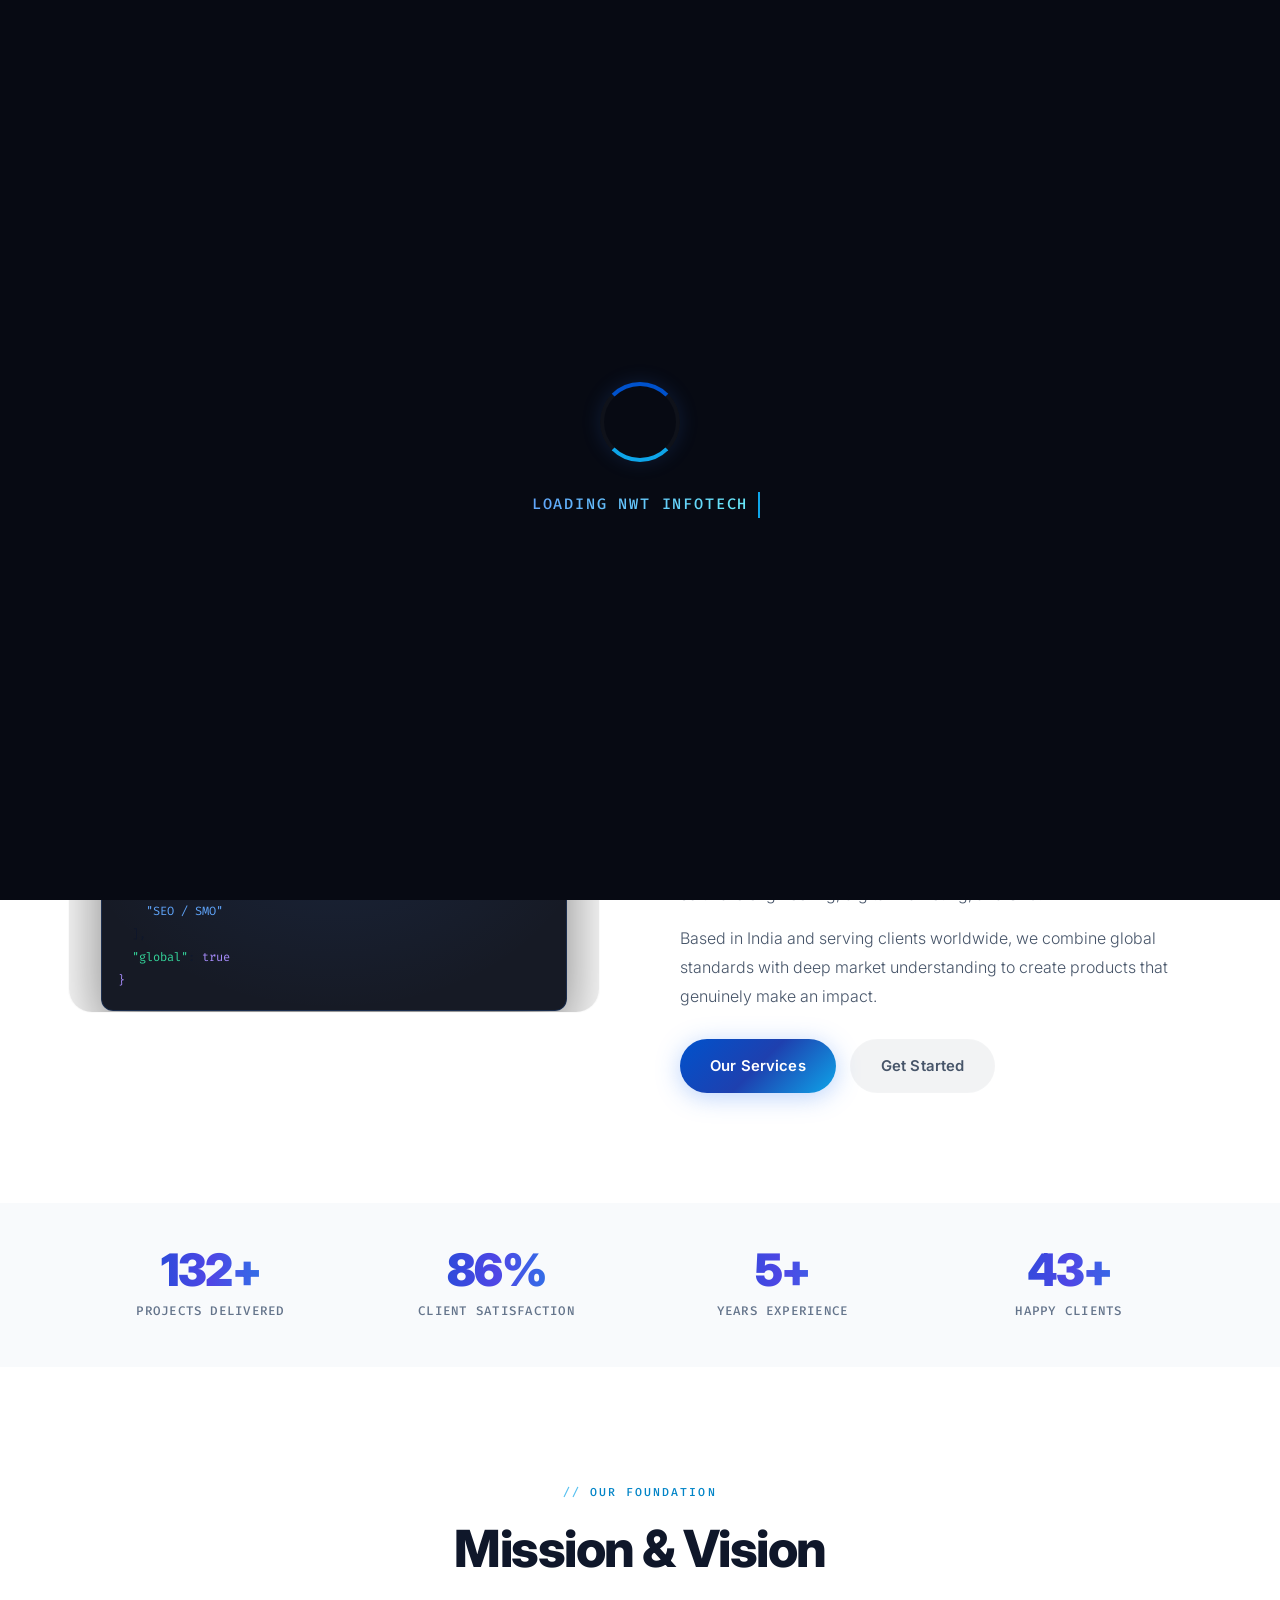
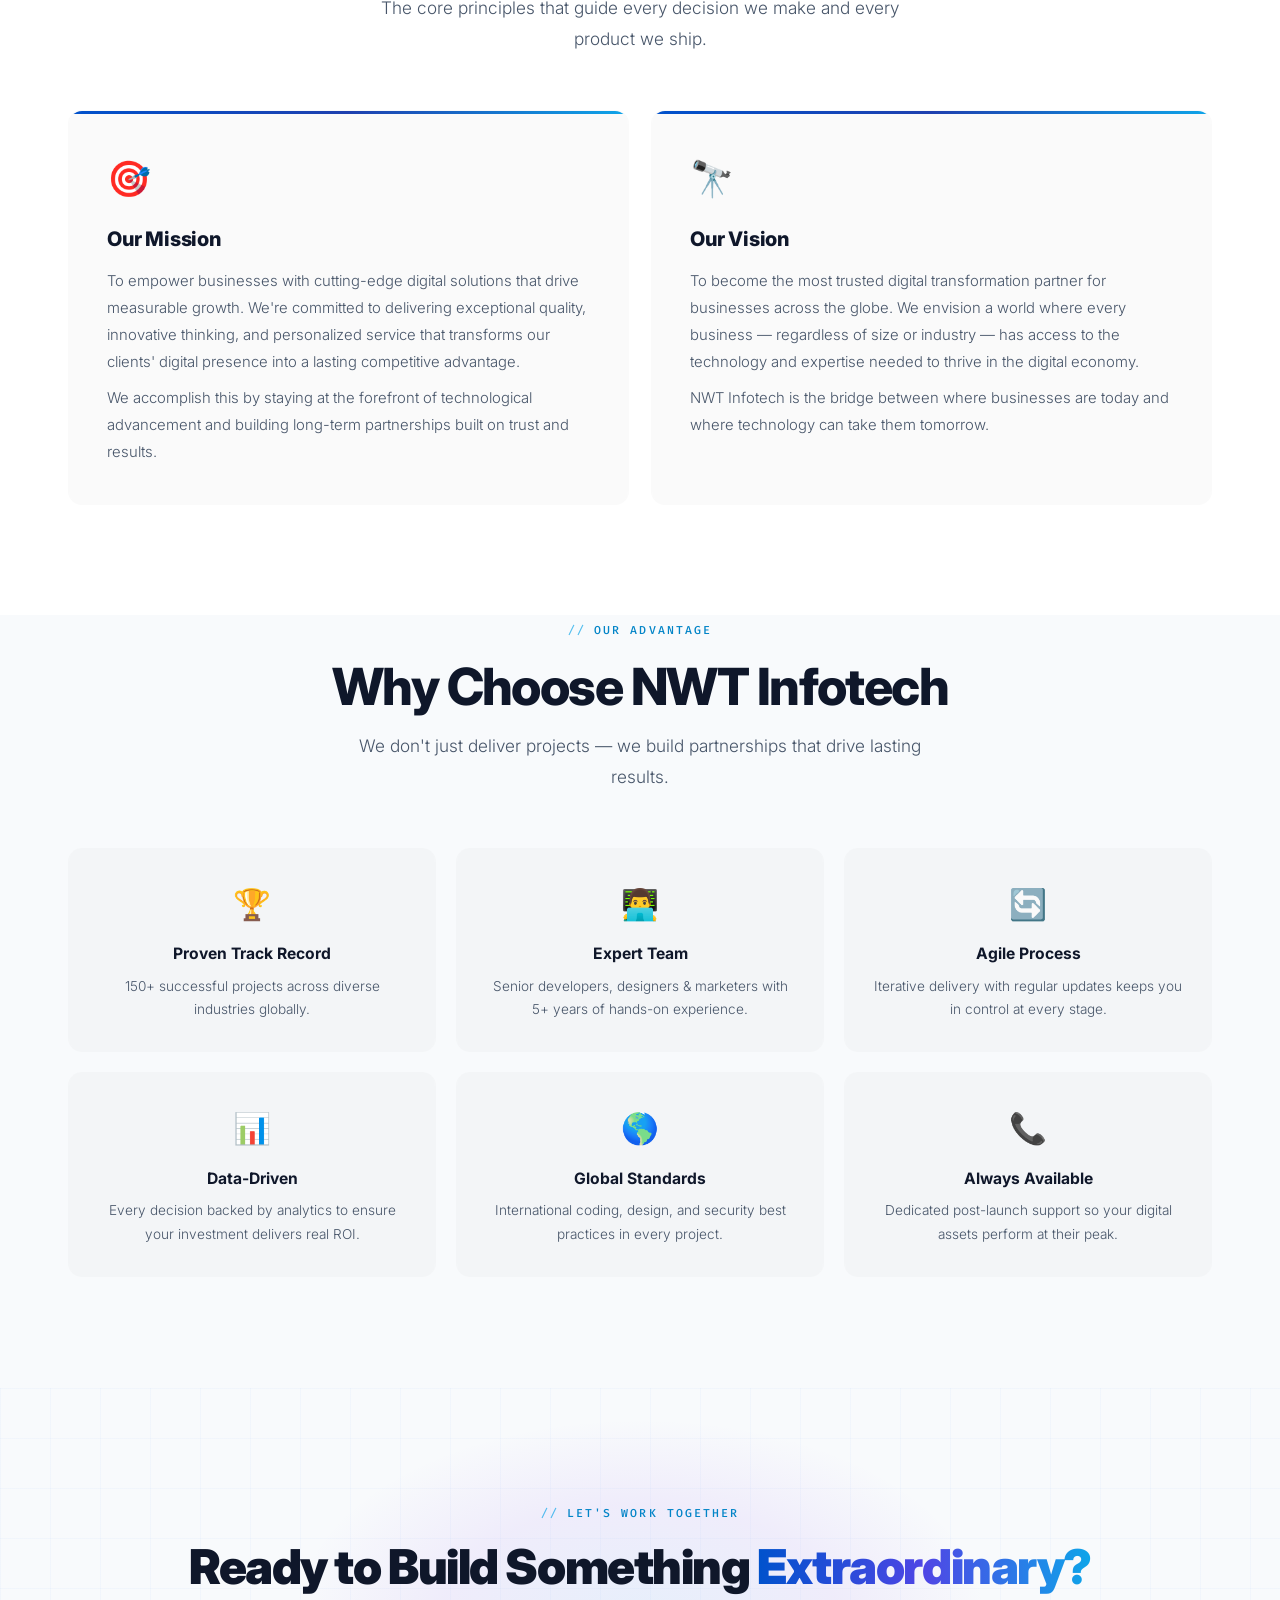
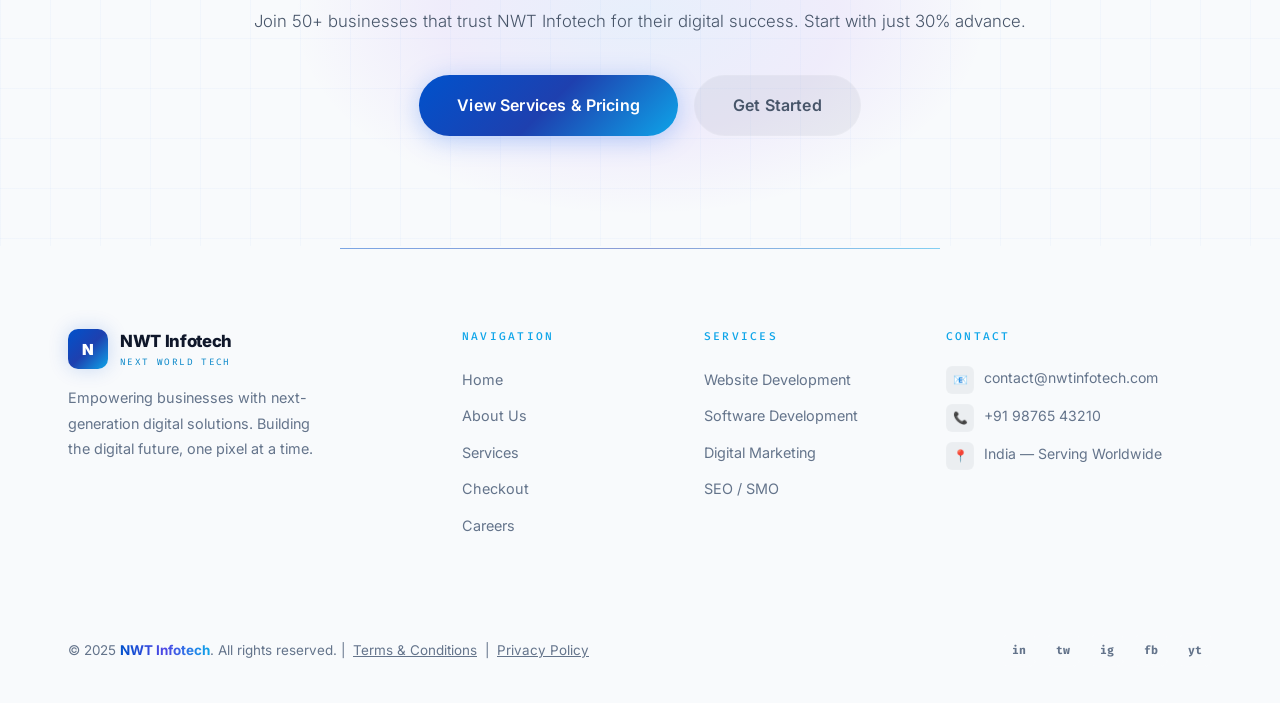
==== commit 6e853439: "feature: add Terms and Privacy Policy modals to footer - Create js/policies.js to dynamically inject" ====
--- a/about.html
+++ b/about.html
@@ -219,7 +219,7 @@
       </div>
     </div>
     <div class="footer-bottom">
-      <p>&#169; 2025 <span>NWT Infotech</span>. All rights reserved.</p>
+      <p>&#169; 2025 <span>NWT Infotech</span>. All rights reserved. | <a href="#" onclick="openTermsPopup(event)" style="text-decoration: underline; margin: 0 4px;">Terms &amp; Conditions</a> | <a href="#" onclick="openPrivacyPopup(event)" style="text-decoration: underline; margin: 0 4px;">Privacy Policy</a></p>
       <div class="social-links">
         <a href="#" aria-label="LinkedIn">in</a>
         <a href="#" aria-label="Twitter">tw</a>
@@ -231,6 +231,7 @@
   </div>
 </footer>
 
+<script src="js/policies.js"></script>
 <script src="js/script.js"></script>
 </body>
 </html>
--- a/css/style.css
+++ b/css/style.css
@@ -2552,4 +2552,54 @@
   }
 }
 
+/* ─── POLICY MODALS ───────────────────────────────────────── */
+.policy-modal-box {
+  background: var(--bg);
+  border: 1px solid rgba(0, 82, 204, 0.12);
+  border-radius: var(--radius-lg);
+  padding: 36px;
+  max-width: 750px;
+  width: 90%;
+  max-height: 80vh;
+  display: flex;
+  flex-direction: column;
+  position: relative;
+  transform: scale(.95);
+  transition: .4s var(--ease);
+  box-shadow: var(--glow-card), 0 20px 40px rgba(0, 0, 0, 0.08);
+}
+.popup-overlay.visible .policy-modal-box {
+  transform: scale(1);
+}
+.policy-modal-content {
+  overflow-y: auto;
+  margin: 20px 0;
+  padding-right: 10px;
+  text-align: left;
+  font-size: 0.92rem;
+  color: var(--text-2);
+  line-height: 1.6;
+}
+.policy-modal-content h3 {
+  font-size: 1.15rem;
+  font-weight: 700;
+  color: var(--text);
+  margin: 24px 0 10px;
+}
+.policy-modal-content h3:first-child {
+  margin-top: 0;
+}
+.policy-modal-content p {
+  margin-bottom: 14px;
+}
+.policy-modal-content ul {
+  list-style-type: disc;
+  padding-left: 20px;
+  margin-bottom: 14px;
+}
+.policy-modal-content li {
+  margin-bottom: 6px;
+}
+
+
 
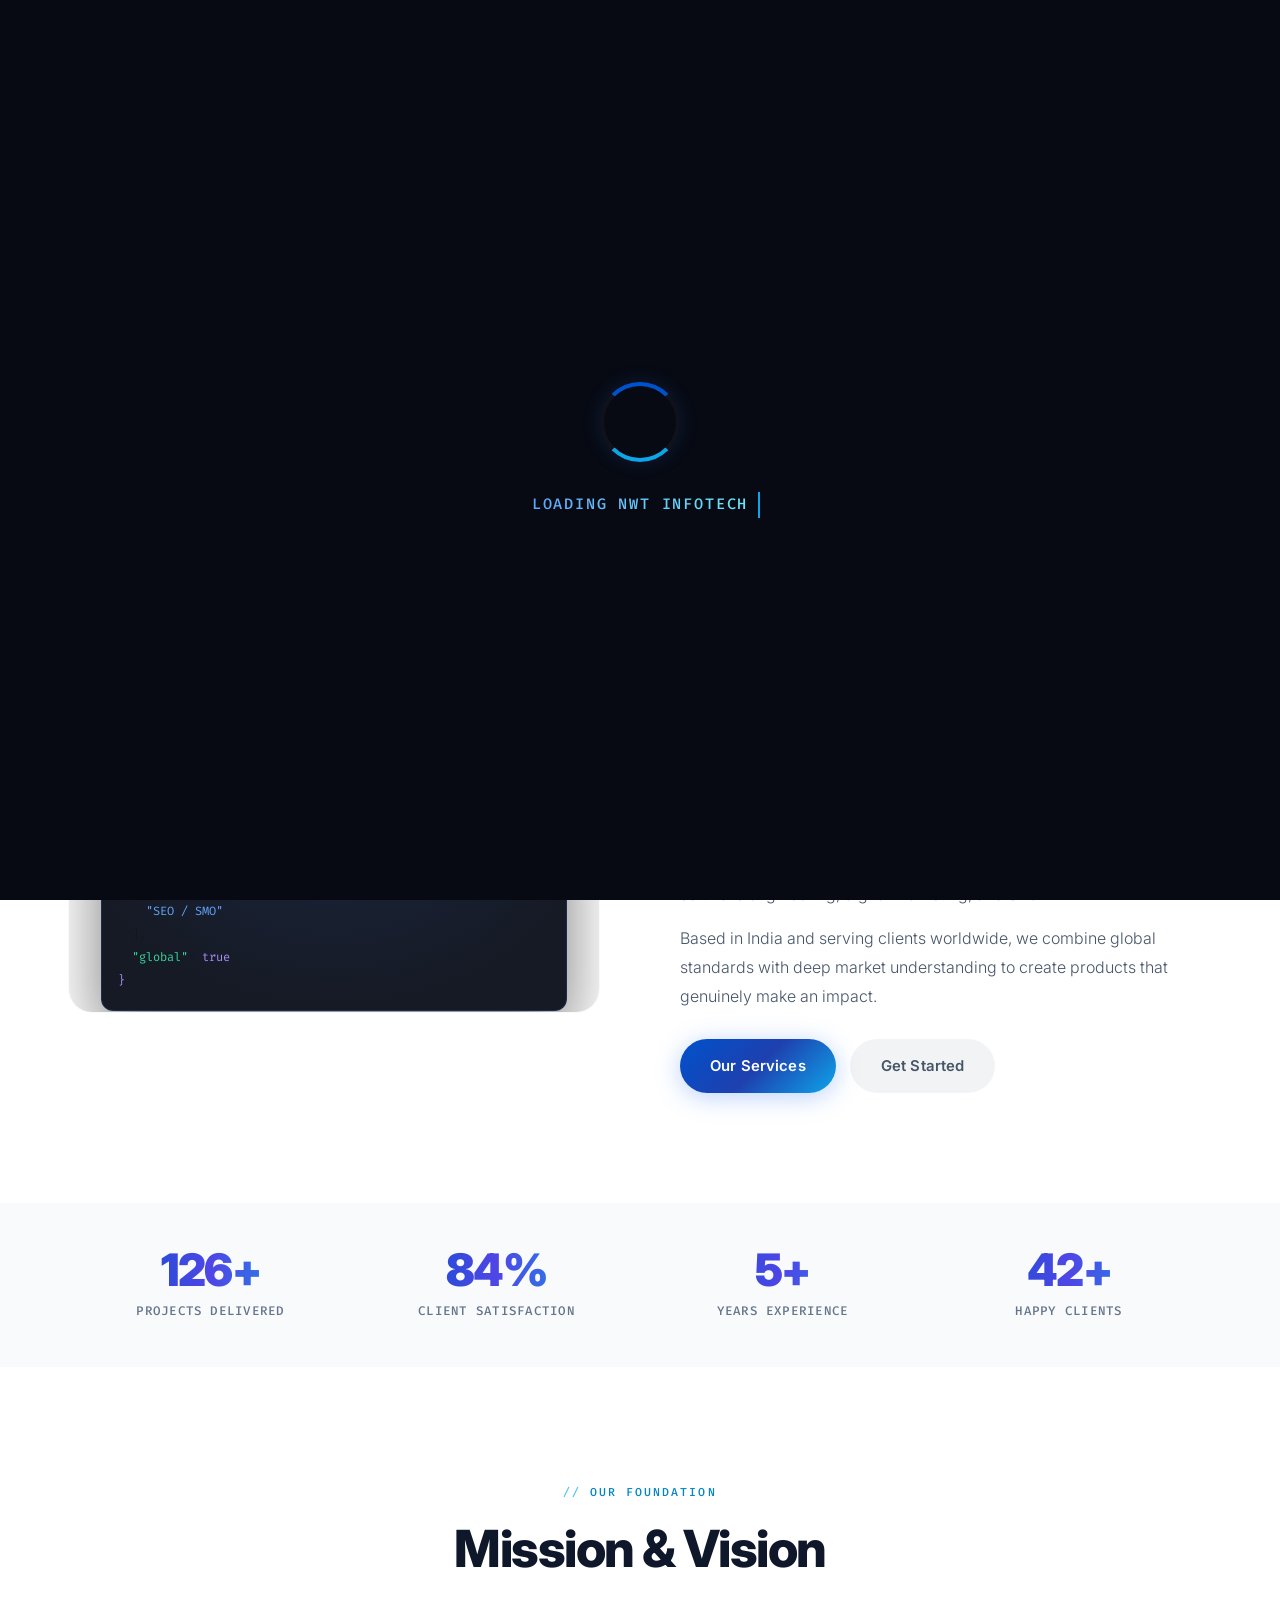
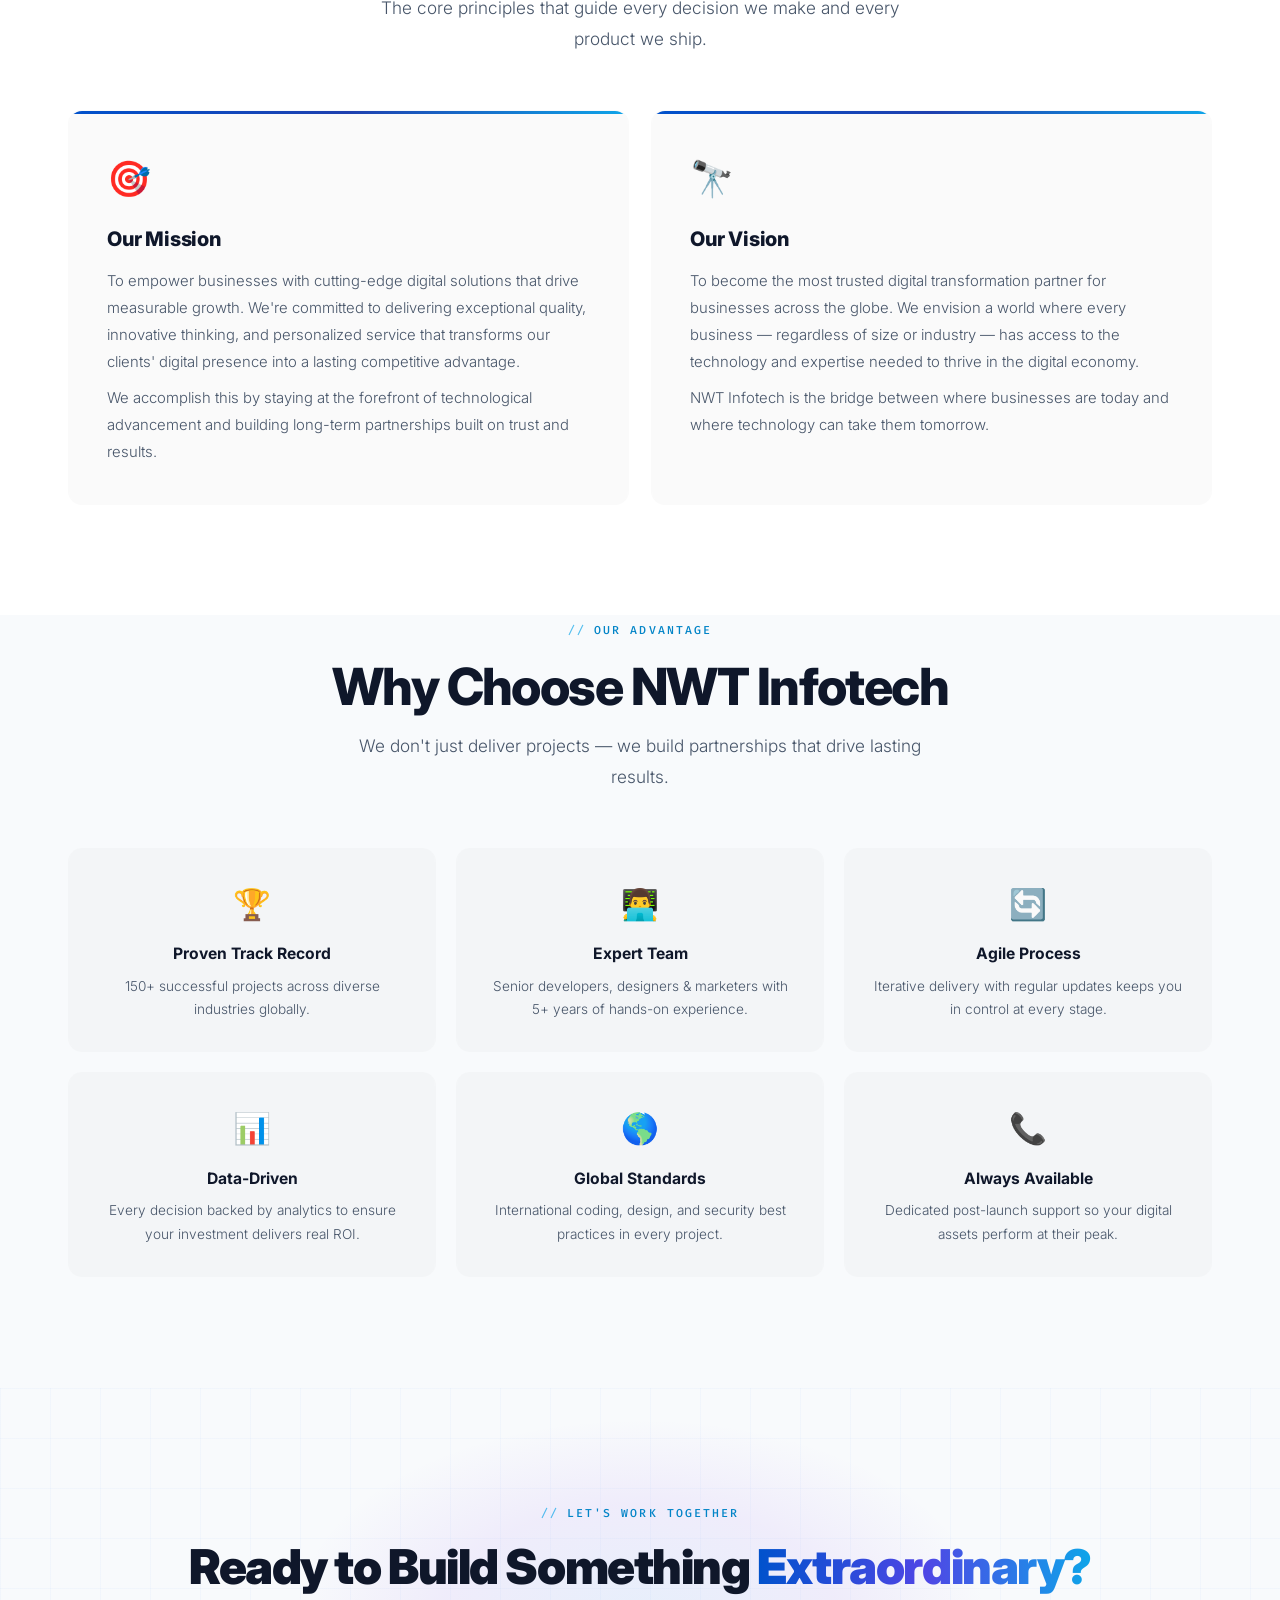
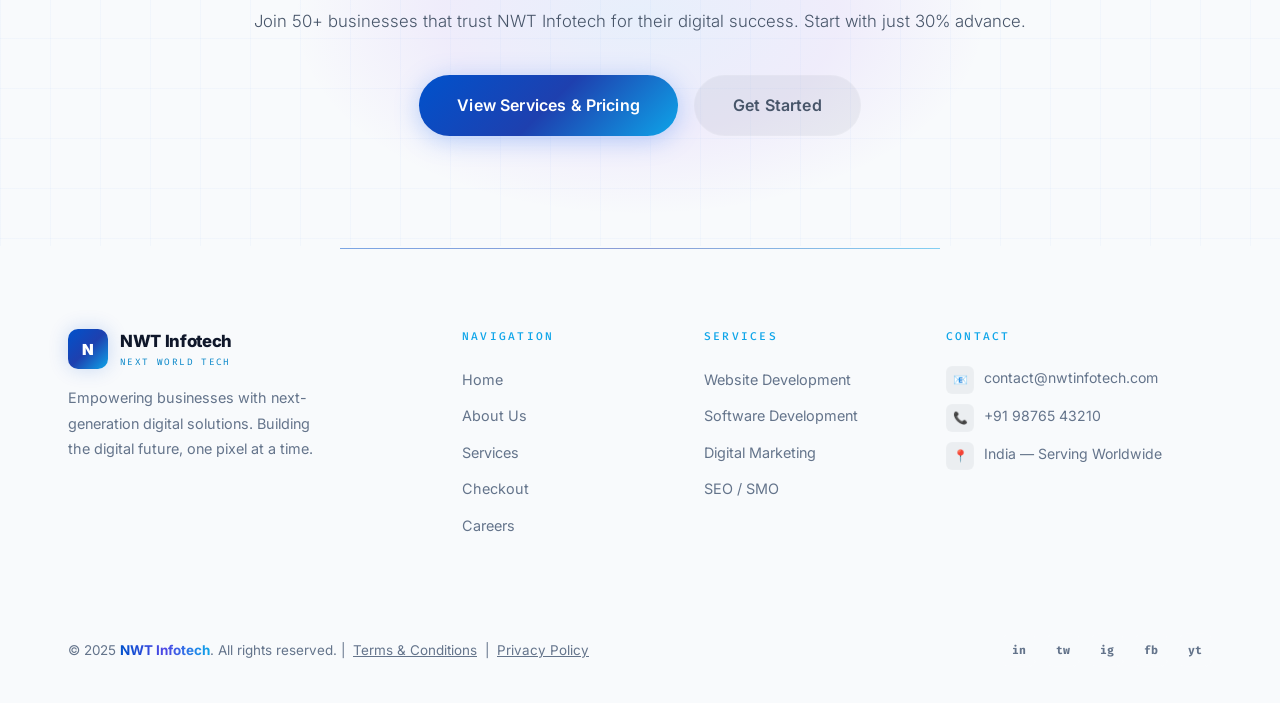
==== commit e1123bb2: "fix(seo, ux): add noindex to admin/checkout and update placeholder social links" ====
--- a/about.html
+++ b/about.html
@@ -221,8 +221,8 @@
     <div class="footer-bottom">
       <p>&#169; 2025 <span>NWT Infotech</span>. All rights reserved. | <a href="#" onclick="openTermsPopup(event)" style="text-decoration: underline; margin: 0 4px;">Terms &amp; Conditions</a> | <a href="#" onclick="openPrivacyPopup(event)" style="text-decoration: underline; margin: 0 4px;">Privacy Policy</a></p>
       <div class="social-links">
-        <a href="#" aria-label="LinkedIn">in</a>
-        <a href="#" aria-label="Twitter">tw</a>
+        <a href="https://www.linkedin.com/company/nwtinfotech" aria-label="LinkedIn" target="_blank">in</a>
+        <a href="https://twitter.com/nwtinfotech" aria-label="Twitter" target="_blank">tw</a>
         <a href="https://www.instagram.com/nwtinfotech?utm_source=qr&igsh=ZjhuMzVkN296bmFy" aria-label="Instagram" target="_blank">ig</a>
         <a href="https://www.facebook.com/share/1GecZ4UkZX/" aria-label="Facebook" target="_blank">fb</a>
         <a href="https://youtube.com/@nwtinfotech?si=4Uwb8JkP6zyuhVPI" aria-label="YouTube" target="_blank">yt</a>
--- a/css/style.css
+++ b/css/style.css
@@ -972,12 +972,19 @@
 .fade-in-right.visible{opacity:1;transform:translateX(0)}
 
 .stagger>*{opacity:0;transform:translateY(22px);transition:opacity .6s var(--ease),transform .6s var(--ease)}
-.stagger.visible>*:nth-child(1){opacity:1;transform:none;transition-delay:.04s}
-.stagger.visible>*:nth-child(2){opacity:1;transform:none;transition-delay:.10s}
-.stagger.visible>*:nth-child(3){opacity:1;transform:none;transition-delay:.16s}
-.stagger.visible>*:nth-child(4){opacity:1;transform:none;transition-delay:.22s}
-.stagger.visible>*:nth-child(5){opacity:1;transform:none;transition-delay:.28s}
-.stagger.visible>*:nth-child(6){opacity:1;transform:none;transition-delay:.34s}
+.stagger.visible>*{opacity:1;transform:none}
+.stagger.visible>*:nth-child(1){transition-delay:.04s}
+.stagger.visible>*:nth-child(2){transition-delay:.10s}
+.stagger.visible>*:nth-child(3){transition-delay:.16s}
+.stagger.visible>*:nth-child(4){transition-delay:.22s}
+.stagger.visible>*:nth-child(5){transition-delay:.28s}
+.stagger.visible>*:nth-child(6){transition-delay:.34s}
+.stagger.visible>*:nth-child(7){transition-delay:.40s}
+.stagger.visible>*:nth-child(8){transition-delay:.46s}
+.stagger.visible>*:nth-child(9){transition-delay:.52s}
+.stagger.visible>*:nth-child(10){transition-delay:.58s}
+.stagger.visible>*:nth-child(11){transition-delay:.64s}
+.stagger.visible>*:nth-child(12){transition-delay:.70s}
 
 /* ═══════════════════════════════════════════════════════════
    RESPONSIVE — Mobile-first, 5 breakpoints
